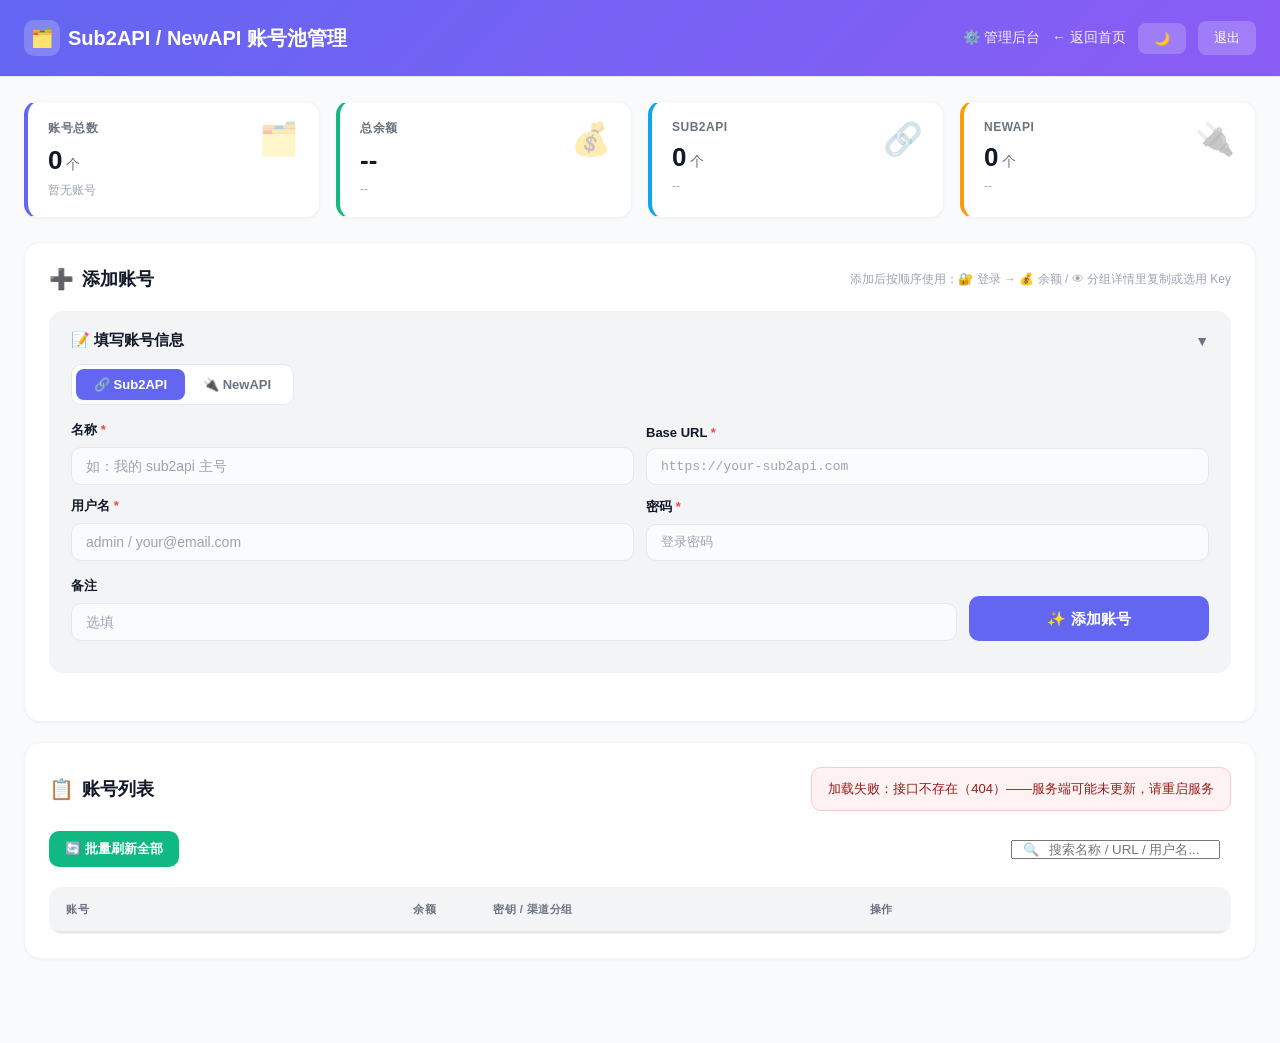
==== templates/account-pool.html @ b37800e2 "feat(acc): NewAPI GitHub OAuth 一键登录——后端生成 flow_token + 授权 URL，前端新窗口打开回填 access_token" ====
<!DOCTYPE html>
<html lang="zh-CN">
<head>
    <meta charset="UTF-8">
    <meta name="viewport" content="width=device-width, initial-scale=1.0, maximum-scale=1.0, user-scalable=no">
    <title>账号池管理 - Sub2API / NewAPI</title>
    <script>
        (function() {
            try {
                var t = localStorage.getItem('theme') || 'light';
                document.documentElement.setAttribute('data-theme', t);
            } catch(e) {}
        })();
    </script>
    <style>
        :root {
            --primary: #6366f1;
            --primary-hover: #4f46e5;
            --primary-light: #eef2ff;
            --success: #10b981;
            --success-light: #ecfdf5;
            --danger: #ef4444;
            --danger-light: #fef2f2;
            --warning: #f59e0b;
            --warning-light: #fffbeb;
            --info: #0ea5e9;
            --info-light: #f0f9ff;
            --text: #111827;
            --text-secondary: #6b7280;
            --text-muted: #9ca3af;
            --border: #e5e7eb;
            --border-light: #f3f4f6;
            --bg: #f8fafc;
            --card: #ffffff;
            --header-grad: linear-gradient(135deg, #6366f1 0%, #8b5cf6 100%);
            --input-bg: #fafbfc;
            --shadow-sm: 0 1px 2px rgba(0,0,0,0.05);
            --shadow: 0 4px 6px -1px rgba(0,0,0,0.07), 0 2px 4px -2px rgba(0,0,0,0.05);
            --shadow-lg: 0 10px 15px -3px rgba(0,0,0,0.08), 0 4px 6px -4px rgba(0,0,0,0.05);
            color-scheme: light;
        }

        /* ===== 深色模式 ===== */
        [data-theme="dark"] {
            --primary: #2dd4a8;
            --primary-hover: #26b891;
            --primary-light: rgba(45, 212, 168, 0.12);
            --success: #2dd4a8;
            --success-light: rgba(45, 212, 168, 0.12);
            --danger: #f87171;
            --danger-light: rgba(248, 113, 113, 0.12);
            --warning: #fbbf24;
            --warning-light: rgba(251, 191, 36, 0.12);
            --info: #38bdf8;
            --info-light: rgba(56, 189, 248, 0.12);
            --text: #f1f5f9;
            --text-secondary: #94a3b8;
            --text-muted: #64748b;
            --border: #1e2d3d;
            --border-light: #1a2435;
            --bg: #0a0f14;
            --card: #141d2a;
            --header-grad: linear-gradient(135deg, #0f1620 0%, #141d2a 100%);
            --input-bg: #0f1620;
            --shadow-sm: 0 1px 2px rgba(0,0,0,0.3);
            --shadow: 0 4px 6px -1px rgba(0,0,0,0.4), 0 2px 4px -2px rgba(0,0,0,0.3);
            --shadow-lg: 0 10px 15px -3px rgba(0,0,0,0.5), 0 4px 6px -4px rgba(0,0,0,0.3);
            color-scheme: dark;
        }

        * { margin: 0; padding: 0; box-sizing: border-box; }

        body {
            font-family: -apple-system, BlinkMacSystemFont, "Segoe UI", "PingFang SC", "Microsoft YaHei", sans-serif;
            background: var(--bg);
            color: var(--text);
            min-height: 100vh;
            padding-bottom: 40px;
        }

        /* ===== 顶部导航 ===== */
        .admin-header {
            background: var(--header-grad);
            padding: 20px 24px;
            color: white;
            border-bottom: 1px solid var(--border);
        }
        .admin-header-inner {
            max-width: 1280px;
            margin: 0 auto;
            display: flex;
            align-items: center;
            justify-content: space-between;
            flex-wrap: wrap;
            gap: 12px;
        }
        .admin-title {
            font-size: 20px;
            font-weight: 700;
            display: flex;
            align-items: center;
            gap: 8px;
        }
        .admin-title-icon {
            width: 36px; height: 36px;
            background: rgba(255,255,255,0.2);
            border-radius: 10px;
            display: flex; align-items: center; justify-content: center;
            font-size: 18px;
        }
        .admin-nav {
            display: flex;
            align-items: center;
            gap: 12px;
            flex-wrap: wrap;
        }
        .admin-nav a {
            color: rgba(255,255,255,0.9);
            text-decoration: none;
            font-size: 14px;
            font-weight: 500;
            display: flex;
            align-items: center;
            gap: 6px;
            transition: color 0.2s;
        }
        .admin-nav a:hover { color: white; }
        .logout-btn {
            background: rgba(255,255,255,0.2);
            border: none;
            color: white;
            padding: 8px 16px;
            border-radius: 8px;
            cursor: pointer;
            font-size: 13px;
            font-weight: 500;
            transition: background 0.2s;
            font-family: inherit;
        }
        .logout-btn:hover { background: rgba(255,255,255,0.3); }

        /* ===== 容器 ===== */
        .container {
            max-width: 1280px;
            margin: 0 auto;
            padding: 24px;
        }

        /* ===== 卡片 ===== */
        .card {
            background: var(--card);
            border-radius: 16px;
            padding: 24px;
            margin-bottom: 20px;
            box-shadow: var(--shadow-sm);
            border: 1px solid var(--border-light);
        }
        .card-header {
            display: flex;
            align-items: center;
            justify-content: space-between;
            margin-bottom: 20px;
            flex-wrap: wrap;
            gap: 12px;
        }
        .card-title {
            font-size: 18px;
            font-weight: 700;
            color: var(--text);
            display: flex;
            align-items: center;
            gap: 8px;
        }
        .card-title-icon {
            font-size: 20px;
        }

        /* ===== 统计概览卡片 ===== */
        .stats-grid {
            display: grid;
            grid-template-columns: repeat(auto-fit, minmax(200px, 1fr));
            gap: 16px;
            margin-bottom: 24px;
        }
        .stat-card {
            background: var(--card);
            border-radius: 14px;
            padding: 18px 20px;
            border: 1px solid var(--border-light);
            box-shadow: var(--shadow-sm);
        }
        .stat-label {
            font-size: 12px;
            color: var(--text-secondary);
            font-weight: 600;
            text-transform: uppercase;
            letter-spacing: 0.5px;
            margin-bottom: 8px;
        }
        .stat-value {
            font-size: 26px;
            font-weight: 700;
            color: var(--text);
            line-height: 1.2;
        }
        .stat-value .unit {
            font-size: 14px;
            color: var(--text-secondary);
            font-weight: 500;
            margin-left: 4px;
        }
        .stat-icon {
            float: right;
            font-size: 32px;
            opacity: 0.35;
        }
        .stat-sub {
            margin-top: 6px;
            font-size: 12px;
            color: var(--text-muted);
        }
        .stat-card.total { border-left: 4px solid var(--primary); }
        .stat-card.balance { border-left: 4px solid var(--success); }
        .stat-card.sub2api { border-left: 4px solid var(--info); }
        .stat-card.newapi { border-left: 4px solid var(--warning); }

        /* ===== 按钮 ===== */
        .btn {
            display: inline-flex;
            align-items: center;
            justify-content: center;
            gap: 6px;
            padding: 8px 16px;
            border: none;
            border-radius: 10px;
            font-size: 13px;
            font-weight: 600;
            cursor: pointer;
            transition: all 0.2s;
            white-space: nowrap;
            text-decoration: none;
            line-height: 1.4;
            min-height: 36px;
            font-family: inherit;
        }
        .btn:active { transform: scale(0.97); }
        .btn:disabled { opacity: 0.5; cursor: not-allowed; }
        .btn-primary { background: var(--primary); color: white; }
        .btn-primary:hover:not(:disabled) {
            background: var(--primary-hover);
            box-shadow: 0 4px 12px rgba(99,102,241,0.3);
        }
        .btn-success { background: var(--success); color: white; }
        .btn-success:hover:not(:disabled) {
            background: #059669;
            box-shadow: 0 4px 12px rgba(16,185,129,0.3);
        }
        .btn-danger { background: var(--danger); color: white; }
        .btn-danger:hover:not(:disabled) {
            background: #dc2626;
            box-shadow: 0 4px 12px rgba(239,68,68,0.3);
        }
        .btn-outline {
            background: var(--card);
            color: var(--text-secondary);
            border: 1px solid var(--border);
        }
        .btn-outline:hover:not(:disabled) {
            background: var(--border-light);
            color: var(--text);
        }
        .btn-info { background: var(--info); color: white; }
        .btn-info:hover:not(:disabled) {
            box-shadow: 0 4px 12px rgba(14,165,233,0.3);
        }
        .btn-sm { padding: 6px 12px; font-size: 12px; min-height: 30px; }
        .btn-lg { padding: 12px 24px; font-size: 15px; min-height: 44px; }
        .btn-block { width: 100%; }

        /* ===== 输入框 ===== */
        .input, .select, .textarea {
            width: 100%;
            padding: 10px 14px;
            border: 1.5px solid var(--border);
            border-radius: 10px;
            font-size: 14px;
            font-family: inherit;
            background: var(--input-bg);
            color: var(--text);
            transition: all 0.2s;
            outline: none;
        }
        .textarea { resize: vertical; min-height: 80px; }
        .input:focus, .select:focus, .textarea:focus {
            border-color: var(--primary);
            box-shadow: 0 0 0 3px var(--primary-light);
        }
        .input::placeholder { color: var(--text-muted); }
        .input-mono {
            font-family: 'SF Mono', Monaco, monospace;
            font-size: 13px;
        }

        /* ===== 表单 ===== */
        .form-group { margin-bottom: 16px; }
        .form-label {
            display: block;
            font-size: 13px;
            font-weight: 600;
            color: var(--text);
            margin-bottom: 8px;
        }
        .form-row {
            display: flex;
            gap: 12px;
            margin-bottom: 12px;
            align-items: flex-end;
            flex-wrap: wrap;
        }
        .form-row .form-group { flex: 1; min-width: 160px; margin-bottom: 0; }

        /* ===== 标签/徽章 ===== */
        .badge {
            display: inline-flex;
            align-items: center;
            gap: 4px;
            padding: 3px 10px;
            border-radius: 20px;
            font-size: 11px;
            font-weight: 600;
            white-space: nowrap;
        }
        .badge-sub2api { background: var(--info-light); color: var(--info); }
        .badge-newapi { background: var(--warning-light); color: var(--warning); }
        .badge-active { background: var(--success-light); color: var(--success); }
        .badge-inactive { background: var(--border-light); color: var(--text-muted); }
        .balance-badge {
            display: inline-flex;
            align-items: center;
            gap: 4px;
            padding: 5px 12px;
            border-radius: 8px;
            font-size: 13px;
            font-weight: 700;
            white-space: nowrap;
        }
        .balance-badge.high { background: var(--success-light); color: var(--success); }
        .balance-badge.mid { background: var(--warning-light); color: var(--warning); }
        .balance-badge.low { background: var(--danger-light); color: var(--danger); }
        .balance-badge.none { background: var(--border-light); color: var(--text-muted); font-weight: 500; }

        /* ===== 工具栏 ===== */
        .toolbar {
            display: flex;
            align-items: center;
            gap: 12px;
            margin-bottom: 20px;
            flex-wrap: wrap;
        }
        .toolbar-right { margin-left: auto; display: flex; gap: 10px; align-items: center; flex-wrap: wrap; }
        .search-box {
            position: relative;
            min-width: 220px;
        }
        .search-box input {
            padding-left: 36px;
        }
        .search-box::before {
            content: '🔍';
            position: absolute;
            left: 12px;
            top: 50%;
            transform: translateY(-50%);
            font-size: 13px;
            opacity: 0.6;
        }

        /* ===== 添加账号表单区域 ===== */
        .add-section {
            background: var(--border-light);
            border-radius: 14px;
            padding: 20px 22px;
            margin-bottom: 24px;
        }
        .add-section.collapsed .add-form { display: none; }
        .section-header {
            display: flex;
            align-items: center;
            justify-content: space-between;
            cursor: pointer;
            user-select: none;
            margin-bottom: 14px;
        }
        .section-title {
            font-size: 15px;
            font-weight: 700;
            color: var(--text);
            display: flex;
            align-items: center;
            gap: 8px;
        }
        .section-toggle {
            font-size: 14px;
            color: var(--text-secondary);
            transition: transform 0.2s;
        }
        .add-section.collapsed .section-toggle { transform: rotate(-90deg); }
        .type-tabs {
            display: inline-flex;
            background: var(--card);
            border: 1px solid var(--border);
            border-radius: 10px;
            padding: 4px;
            margin-bottom: 16px;
        }
        .type-tab {
            padding: 8px 18px;
            border-radius: 8px;
            font-size: 13px;
            font-weight: 600;
            color: var(--text-secondary);
            cursor: pointer;
            transition: all 0.2s;
            border: none;
            background: transparent;
            font-family: inherit;
        }
        .type-tab.active {
            background: var(--primary);
            color: white;
            box-shadow: var(--shadow-sm);
        }

        /* ===== 账号列表表格 ===== */
        .pool-table-wrap {
            overflow-x: auto;
            border-radius: 12px;
            border: 1px solid var(--border-light);
        }
        .pool-table {
            width: 100%;
            border-collapse: separate;
            border-spacing: 0;
            font-size: 14px;
        }
        .pool-table thead { background: var(--border-light); }
        .pool-table th {
            padding: 14px 16px;
            text-align: left;
            font-size: 11px;
            font-weight: 700;
            color: var(--text-secondary);
            text-transform: uppercase;
            letter-spacing: 0.5px;
            border-bottom: 2px solid var(--border);
            white-space: nowrap;
        }
        .pool-table td {
            padding: 14px 16px;
            vertical-align: middle;
            border-bottom: 1px solid var(--border-light);
        }
        .pool-table tbody tr { transition: background 0.2s; }
        .pool-table tbody tr:hover { background: var(--input-bg); }
        .pool-name {
            font-weight: 700;
            color: var(--text);
            font-size: 14px;
            display: flex;
            align-items: center;
            gap: 8px;
            margin-bottom: 4px;
        }
        .pool-meta {
            font-size: 12px;
            color: var(--text-muted);
            display: flex;
            gap: 10px;
            flex-wrap: wrap;
        }
        .pool-meta code {
            font-family: 'SF Mono', Monaco, monospace;
            background: var(--border-light);
            padding: 1px 6px;
            border-radius: 4px;
            font-size: 11px;
            color: var(--text-secondary);
        }
        .group-chips {
            display: flex;
            gap: 6px;
            flex-wrap: wrap;
            max-width: 320px;
        }
        .group-chip {
            display: inline-flex;
            align-items: center;
            gap: 4px;
            padding: 2px 9px;
            background: var(--primary-light);
            color: var(--primary);
            border-radius: 12px;
            font-size: 11px;
            font-weight: 600;
        }
        .group-chip.more {
            background: var(--border-light);
            color: var(--text-muted);
        }
        .updated-time {
            font-size: 11px;
            color: var(--text-muted);
            margin-top: 2px;
        }
        .row-actions {
            display: flex;
            gap: 6px;
            flex-wrap: wrap;
            justify-content: flex-end;
        }

        /* ===== 手机端卡片视图 ===== */
        .pool-cards {
            display: none;
            flex-direction: column;
            gap: 14px;
        }
        .pool-card {
            background: var(--card);
            border-radius: 14px;
            padding: 18px;
            border: 1px solid var(--border-light);
            box-shadow: var(--shadow-sm);
        }
        .pool-card-head {
            display: flex;
            align-items: flex-start;
            justify-content: space-between;
            gap: 12px;
            margin-bottom: 12px;
            padding-bottom: 12px;
            border-bottom: 1px solid var(--border-light);
        }
        .pool-card-body {
            display: grid;
            grid-template-columns: 1fr 1fr;
            gap: 10px 16px;
            margin-bottom: 14px;
        }
        .pool-card-field-label {
            font-size: 11px;
            color: var(--text-muted);
            text-transform: uppercase;
            letter-spacing: 0.5px;
            font-weight: 600;
            margin-bottom: 4px;
        }
        .pool-card-field-value {
            font-size: 13px;
            color: var(--text);
            word-break: break-all;
        }
        .pool-card-actions {
            display: grid;
            grid-template-columns: repeat(3, 1fr);
            gap: 8px;
        }

        /* ===== 消息提示 ===== */
        .msg {
            padding: 12px 16px;
            border-radius: 10px;
            font-size: 13px;
            margin-bottom: 16px;
            display: none;
            animation: slideDown 0.3s ease;
        }
        .msg-success { display: block; background: var(--success-light); color: #065f46; border: 1px solid #a7f3d0; }
        .msg-fail { display: block; background: var(--danger-light); color: #991b1b; border: 1px solid #fecaca; }
        .msg-info { display: block; background: var(--primary-light); color: #3730a3; border: 1px solid #c7d2fe; }
        @keyframes slideDown {
            from { opacity: 0; transform: translateY(-10px); }
            to { opacity: 1; transform: translateY(0); }
        }

        /* ===== 空状态 ===== */
        .empty-state {
            text-align: center;
            padding: 60px 20px;
            color: var(--text-muted);
        }
        .empty-state-icon {
            font-size: 48px;
            margin-bottom: 16px;
            display: block;
        }
        .empty-state-text { font-size: 15px; margin-bottom: 8px; }
        .empty-state-sub { font-size: 12px; }

        /* ===== 分组详情弹窗 ===== */
        .modal-mask {
            position: fixed;
            inset: 0;
            background: rgba(0,0,0,0.55);
            display: none;
            align-items: center;
            justify-content: center;
            z-index: 1000;
            padding: 20px;
        }
        .modal-mask.show { display: flex; }
        .modal {
            background: var(--card);
            border-radius: 18px;
            width: 100%;
            max-width: 820px;
            max-height: 85vh;
            overflow: hidden;
            display: flex;
            flex-direction: column;
            box-shadow: var(--shadow-lg);
        }
        .modal-head {
            padding: 20px 24px;
            border-bottom: 1px solid var(--border-light);
            display: flex;
            align-items: center;
            justify-content: space-between;
            gap: 12px;
        }
        .modal-title {
            font-size: 17px;
            font-weight: 700;
            color: var(--text);
            display: flex;
            align-items: center;
            gap: 8px;
        }
        .modal-close {
            background: transparent;
            border: none;
            font-size: 22px;
            cursor: pointer;
            color: var(--text-secondary);
            padding: 4px 10px;
            border-radius: 8px;
        }
        .modal-close:hover { background: var(--border-light); color: var(--text); }
        .modal-body {
            padding: 20px 24px;
            overflow-y: auto;
            flex: 1;
        }
        .modal-foot {
            padding: 16px 24px;
            border-top: 1px solid var(--border-light);
            display: flex;
            justify-content: flex-end;
            gap: 10px;
        }
        .group-block {
            background: var(--border-light);
            border-radius: 12px;
            padding: 14px 16px;
            margin-bottom: 12px;
        }
        .group-block-head {
            display: flex;
            align-items: center;
            justify-content: space-between;
            gap: 10px;
            margin-bottom: 10px;
        }
        .group-block-title {
            font-size: 14px;
            font-weight: 700;
            color: var(--text);
            display: flex;
            align-items: center;
            gap: 8px;
        }
        .group-block-count {
            background: var(--primary);
            color: white;
            padding: 2px 10px;
            border-radius: 12px;
            font-size: 11px;
            font-weight: 700;
        }
        .token-item {
            background: var(--card);
            border-radius: 8px;
            padding: 10px 12px;
            margin-bottom: 6px;
            border: 1px solid var(--border-light);
            display: flex;
            align-items: center;
            justify-content: space-between;
            gap: 10px;
            flex-wrap: wrap;
        }
        .token-item-info {
            flex: 1;
            min-width: 0;
        }
        .token-item-name {
            font-size: 13px;
            font-weight: 600;
            color: var(--text);
            margin-bottom: 4px;
        }
        .token-item-meta {
            font-size: 11px;
            color: var(--text-muted);
            display: flex;
            gap: 12px;
            flex-wrap: wrap;
        }
        .token-item-meta code {
            background: var(--border-light);
            padding: 1px 6px;
            border-radius: 4px;
            font-family: 'SF Mono', Monaco, monospace;
            font-size: 10.5px;
        }
        .quota-bar {
            width: 120px;
            height: 6px;
            background: var(--border-light);
            border-radius: 3px;
            overflow: hidden;
            flex-shrink: 0;
        }
        .quota-bar-fill {
            height: 100%;
            background: linear-gradient(90deg, var(--success), var(--primary));
            border-radius: 3px;
        }

        /* ===== 加载中样式 ===== */
        .spinner {
            display: inline-block;
            width: 14px;
            height: 14px;
            border: 2px solid rgba(255,255,255,0.35);
            border-top-color: white;
            border-radius: 50%;
            animation: spin 0.7s linear infinite;
        }
        @keyframes spin { to { transform: rotate(360deg); } }

        /* ===== 响应式 ===== */
        @media (max-width: 768px) {
            .container { padding: 16px; }
            .admin-header { padding: 16px; }
            .admin-header-inner { flex-direction: column; align-items: stretch; }
            .admin-nav { justify-content: space-between; }
            .card { padding: 16px; border-radius: 14px; }
            .stats-grid { grid-template-columns: repeat(2, 1fr); }
            .stat-value { font-size: 20px; }
            .form-row { flex-direction: column; gap: 12px; }
            .form-row .form-group { width: 100%; min-width: auto; }
            .pool-table-wrap { display: none; }
            .pool-cards { display: flex; }
            .pool-card-body { grid-template-columns: 1fr; }
            .pool-card-actions { grid-template-columns: repeat(2, 1fr); }
            .toolbar-right { margin-left: 0; width: 100%; }
            .search-box { min-width: 100%; flex: 1; }
            .modal { max-height: 92vh; border-radius: 14px; }
            .modal-head, .modal-body, .modal-foot { padding-left: 16px; padding-right: 16px; }
        }
    </style>
</head>
<body>

    <!-- 顶部导航 -->
    <div class="admin-header">
        <div class="admin-header-inner">
            <div class="admin-title">
                <div class="admin-title-icon">🗂️</div>
                <span>Sub2API / NewAPI 账号池管理</span>
            </div>
            <div class="admin-nav">
                <a href="/admin">⚙️ 管理后台</a>
                <a href="/">← 返回首页</a>
                <button class="logout-btn" id="themeToggle" type="button" title="切换深浅模式">🌙</button>
                <form method="post" action="/admin/logout" style="margin:0;">
                    <button class="logout-btn" type="submit">退出</button>
                </form>
            </div>
        </div>
    </div>

    <div class="container">

        <!-- 消息提示 -->
        <div id="pageMsg" class="msg"></div>

        <!-- 统计概览 -->
        <div class="stats-grid">
            <div class="stat-card total">
                <span class="stat-icon">🗂️</span>
                <div class="stat-label">账号总数</div>
                <div class="stat-value" id="statTotal">0<span class="unit">个</span></div>
                <div class="stat-sub" id="statTotalSub">暂无账号</div>
            </div>
            <div class="stat-card balance">
                <span class="stat-icon">💰</span>
                <div class="stat-label">总余额</div>
                <div class="stat-value" id="statBalance">--<span class="unit"></span></div>
                <div class="stat-sub" id="statBalanceSub">--</div>
            </div>
            <div class="stat-card sub2api">
                <span class="stat-icon">🔗</span>
                <div class="stat-label">Sub2API</div>
                <div class="stat-value" id="statSub">0<span class="unit">个</span></div>
                <div class="stat-sub" id="statSubSub">--</div>
            </div>
            <div class="stat-card newapi">
                <span class="stat-icon">🔌</span>
                <div class="stat-label">NewAPI</div>
                <div class="stat-value" id="statNew">0<span class="unit">个</span></div>
                <div class="stat-sub" id="statNewSub">--</div>
            </div>
        </div>

        <!-- 添加账号 -->
        <div class="card">
            <div class="card-header">
                <div class="card-title"><span class="card-title-icon">➕</span>添加账号</div>
                <div style="font-size:12px;color:var(--text-muted);font-weight:400;">
                    添加后按顺序使用：🔐 登录 → 💰 余额 / 👁 分组详情里复制或选用 Key
                </div>
            </div>
            <div class="add-section" id="addSection">
                <div class="section-header" onclick="toggleAddSection()">
                    <div class="section-title">
                        <span>📝 填写账号信息</span>
                    </div>
                    <span class="section-toggle">▼</span>
                </div>
                <div class="add-form">
                    <div class="type-tabs">
                        <button class="type-tab active" data-type="sub2api" onclick="switchType('sub2api')">🔗 Sub2API</button>
                        <button class="type-tab" data-type="newapi" onclick="switchType('newapi')">🔌 NewAPI</button>
                    </div>
                    <div class="form-row">
                        <div class="form-group">
                            <label class="form-label">名称 <span style="color:var(--danger)">*</span></label>
                            <input type="text" id="newName" class="input" placeholder="如：我的 sub2api 主号">
                        </div>
                        <div class="form-group">
                            <label class="form-label">Base URL <span style="color:var(--danger)">*</span></label>
                            <input type="url" id="newBase" class="input input-mono" placeholder="https://your-sub2api.com">
                        </div>
                    </div>
                    <div class="form-row">
                        <div class="form-group">
                            <label class="form-label">用户名 <span class="cred-up" style="color:var(--danger)">*</span></label>
                            <input type="text" id="newUser" class="input" placeholder="admin / your@email.com">
                        </div>
                        <div class="form-group">
                            <label class="form-label">密码 <span class="cred-up" style="color:var(--danger)">*</span></label>
                            <input type="password" id="newPass" class="input input-mono" placeholder="登录密码">
                        </div>
                    </div>
                    <!-- GitHub / OAuth 登录用户：手动粘贴 access_token（替代用户名密码） -->
                    <div class="form-group" id="tokenInputWrap" style="display:none;">
                        <div style="display:flex;align-items:center;justify-content:space-between;gap:10px;margin-bottom:8px;flex-wrap:wrap;">
                            <label class="form-label" style="margin:0;">
                                手动粘贴 <code style="background:var(--bg-secondary);padding:2px 6px;border-radius:5px;">access_token</code>
                                <span style="color:var(--accent);font-weight:500;margin-left:4px;">（GitHub OAuth 用户用这个）</span>
                            </label>
                            <button type="button" class="btn btn-sm" id="githubOauthBtn" onclick="githubOauthStart(this)"
                                style="background:#24292e;color:#fff;border:none;min-height:30px;">
                                🔑 GitHub 一键登录
                            </button>
                        </div>
                        <input type="text" id="newAccessToken" class="input input-mono" placeholder="eyJhbGciOiJIUzI1NiIsInR5cCI6IkpXVCJ9....">
                        <div style="margin-top:6px;font-size:12px;color:var(--text-muted);line-height:1.65;">
                            🚀 <b>最快方式</b>：点上方 <b>「GitHub 一键登录」</b> → 在新窗口用 GitHub 授权 →
                            浏览器会跳到中转站回调页并直接显示一段 JSON（<code>{"success":true,"data":{"access_token":"..."}}</code>），
                            复制 <code>access_token</code> 的值粘贴到上面即可。
                            <br>
                            📖 <b>备选方式</b>：若回调页没显示 JSON，按 <kbd style="background:var(--bg-secondary);padding:1px 5px;border-radius:4px;">F12</kbd> →
                            <b>Application / 应用</b> → <b>Local Storage / 本地存储</b> → 站点域名 →
                            找键 <code>access_token</code>（或 <code>Authorization</code> / <code>token</code>）复制。
                            <br>
                            💡 <b>二选一即可</b>：填了 access_token 就可以不填用户名/密码；反之亦然。
                        </div>
                    </div>
                    <div class="form-row">
                        <div class="form-group">
                            <label class="form-label">备注</label>
                            <input type="text" id="newRemark" class="input" placeholder="选填">
                        </div>
                        <div class="form-group" style="max-width:240px;">
                            <label class="form-label">&nbsp;</label>
                            <button class="btn btn-primary btn-block btn-lg" id="addBtn" onclick="addAccount()">✨ 添加账号</button>
                        </div>
                    </div>
                </div>
            </div>
        </div>

        <!-- 账号列表 -->
        <div class="card">
            <div class="card-header">
                <div class="card-title"><span class="card-title-icon">📋</span>账号列表</div>
                <div id="listMsg" class="msg" style="margin-bottom:0;"></div>
            </div>

            <div class="toolbar">
                <button class="btn btn-success" title="对所有账号依次执行：登录、查询余额、查询分组（并发执行，速度更快）" onclick="refreshAll(this)">
                    🔄 批量刷新全部
                </button>
                <div class="toolbar-right">
                    <div class="search-box">
                        <input type="text" id="searchInput" placeholder="搜索名称 / URL / 用户名..." oninput="renderList()">
                    </div>
                </div>
            </div>

            <!-- 电脑端表格 -->
            <div class="pool-table-wrap">
                <table class="pool-table">
                    <thead>
                        <tr>
                            <th style="min-width:240px;">账号</th>
                            <th>余额</th>
                            <th style="min-width:260px;">密钥 / 渠道分组</th>
                            <th style="min-width:260px;">操作</th>
                        </tr>
                    </thead>
                    <tbody id="poolTbody">
                    </tbody>
                </table>
            </div>

            <!-- 手机端卡片 -->
            <div class="pool-cards" id="poolCards"></div>

            <div id="emptyState" class="empty-state" style="display:none;">
                <span class="empty-state-icon">📭</span>
                <p class="empty-state-text">暂无账号</p>
                <p class="empty-state-sub">请先在上方添加 Sub2API 或 NewAPI 账号</p>
            </div>
        </div>
    </div>

    <!-- 分组详情弹窗 -->
    <div class="modal-mask" id="groupsModal">
        <div class="modal">
            <div class="modal-head">
                <div class="modal-title">
                    <span>🗂️</span>
                    <span id="modalTitle">分组详情</span>
                </div>
                <button class="modal-close" onclick="closeModal()">×</button>
            </div>
            <div class="modal-body" id="modalBody">
                <!-- 动态内容 -->
            </div>
            <div class="modal-foot">
                <button class="btn btn-outline" onclick="closeModal()">关闭</button>
            </div>
        </div>
    </div>

<script>
/* ============================================================
 * 全局状态
 * ============================================================ */
const API = '/api/pool';
let state = { accounts: [], addType: 'sub2api', _fullGroups: {} };

/* ============================================================
 * 主题切换
 * ============================================================ */
(function initTheme() {
    const btn = document.getElementById('themeToggle');
    function apply() {
        const cur = document.documentElement.getAttribute('data-theme') || 'light';
        btn.textContent = cur === 'dark' ? '☀️' : '🌙';
        btn.title = cur === 'dark' ? '切换到浅色模式' : '切换到深色模式';
    }
    apply();
    btn.onclick = () => {
        const cur = document.documentElement.getAttribute('data-theme') || 'light';
        const next = cur === 'dark' ? 'light' : 'dark';
        document.documentElement.setAttribute('data-theme', next);
        localStorage.setItem('theme', next);
        apply();
    };
})();

/* ============================================================
 * 工具函数
 * ============================================================ */
function showMsg(id, text, type = 'info') {
    const el = document.getElementById(id);
    el.className = 'msg msg-' + type;
    el.textContent = text;
    clearTimeout(el._t);
    el._t = setTimeout(() => { el.className = 'msg'; }, 4000);
}

async function req(url, method = 'GET', body = null) {
    const opt = {
        method,
        headers: { 'Content-Type': 'application/json' },
    };
    if (body) opt.body = JSON.stringify(body);
    let r;
    try {
        r = await fetch(url, opt);
    } catch (e) {
        throw new Error('无法连接服务器，请检查网络或服务是否运行（' + e.message + '）');
    }
    const text = await r.text();
    // 尝试解析 JSON
    let data = null;
    let parseOk = false;
    try {
        data = JSON.parse(text);
        parseOk = true;
    } catch (e) {
        parseOk = false;
    }
    // HTTP 错误状态码，优先从 JSON 中提取 message
    if (!r.ok) {
        if (parseOk && data && data.message) {
            throw new Error(data.message);
        }
        if (r.status === 404) {
            throw new Error('接口不存在（404）——服务端可能未更新，请重启服务');
        }
        if (r.status === 401) {
            throw new Error('登录已过期，请重新登录管理员');
        }
        if (r.status >= 500) {
            // 尝试从 HTML 错误页里提取简短信息
            let extra = '';
            if (!parseOk && text) {
                const m = text.match(/<pre>([\s\S]*?)<\/pre>/);
                if (m) extra = '：' + m[1].replace(/<[^>]+>/g, '').trim().slice(0, 200);
                else if (text.length < 300) extra = '：' + text;
            }
            throw new Error('服务器内部错误（' + r.status + '）' + extra);
        }
        throw new Error('服务端返回了非 JSON 响应（HTTP ' + r.status + '）：' + text.slice(0, 120));
    }
    // 成功但返回了 JSON 错误（ok=false）
    if (parseOk && data && data.ok === false && data.message) {
        throw new Error(data.message);
    }
    return parseOk ? data : text;
}

function fmtTime(iso) {
    if (!iso) return '--';
    try {
        const d = new Date(iso);
        if (isNaN(d.getTime())) return iso;
        const pad = n => String(n).padStart(2, '0');
        return `${d.getFullYear()}-${pad(d.getMonth()+1)}-${pad(d.getDate())} ${pad(d.getHours())}:${pad(d.getMinutes())}`;
    } catch { return iso; }
}

function balanceBadge(val) {
    if (val === null || val === undefined || isNaN(val)) {
        return '<span class="balance-badge none">-- 未查询</span>';
    }
    const cls = val > 10 ? 'high' : (val > 1 ? 'mid' : 'low');
    return `<span class="balance-badge ${cls}">💰 ${Number(val).toFixed(2)}</span>`;
}

function typeBadge(type) {
    if (type === 'sub2api') return '<span class="badge badge-sub2api">🔗 Sub2API</span>';
    if (type === 'newapi') return '<span class="badge badge-newapi">🔌 NewAPI</span>';
    return '';
}

function toggleAddSection() {
    document.getElementById('addSection').classList.toggle('collapsed');
}

function switchType(t) {
    state.addType = t;
    document.querySelectorAll('.type-tab').forEach(el => {
        el.classList.toggle('active', el.dataset.type === t);
    });
    // NewAPI 下才显示「手动粘贴 access_token」入口；Sub2API 一般用户名密码够用
    const tokWrap = document.getElementById('tokenInputWrap');
    if (tokWrap) tokWrap.style.display = (t === 'newapi') ? '' : 'none';
    // 用户名密码的必填星：有 token 时变成可选
    _syncCredRequiredHint();
}

function _syncCredRequiredHint() {
    const tok = (document.getElementById('newAccessToken')?.value || '').trim();
    const hasTok = !!tok;
    document.querySelectorAll('.cred-up').forEach(el => {
        if (hasTok) {
            el.textContent = ''; // 去掉必填 *
            el.dataset.original = '*';
        } else {
            el.textContent = '*';
        }
    });
    // 监听 token 输入变化
    if (document.getElementById('newAccessToken') && !document.getElementById('newAccessToken').dataset._bound) {
        document.getElementById('newAccessToken').dataset._bound = '1';
        document.getElementById('newAccessToken').addEventListener('input', _syncCredRequiredHint);
    }
}

/* ============================================================
 * GitHub OAuth 一键登录（NewAPI 中转站，如 seekai.cc）
 * ============================================================
 * 后端去中转站拉 flow_token + github_client_id，拼出 GitHub 授权 URL；
 * 这里在新窗口打开，用户授权后浏览器会跳回中转站回调并返回 access_token（JSON），
 * 用户复制 access_token 回填到下方输入框即可。
 */
async function githubOauthStart(btn) {
    const base = (document.getElementById('newBase')?.value || '').trim();
    if (!base) return showMsg('listMsg', '请先填写 Base URL（如 https://seekai.cc）', 'fail');

    const orig = btn.innerHTML;
    btn.disabled = true;
    btn.innerHTML = '<span class="spinner"></span> 生成中...';
    try {
        const r = await req(API + '/oauth/github/start', 'POST', { base_url: base });
        if (r.ok && r.url) {
            // 新窗口打开 GitHub 授权页（不能直接 location.href，否则离开当前未保存的表单）
            const win = window.open(r.url, '_blank');
            if (!win) {
                // 弹窗被拦截：回退为当前页跳转，并提示
                showMsg('listMsg', '⚠️ 弹窗被浏览器拦截，已在本页跳转；授权后请回到本页粘贴 access_token', 'info');
                window.location.href = r.url;
            } else {
                showMsg('listMsg',
                    '✅ 已打开 GitHub 授权页。完成授权后，新窗口会显示一段 JSON，复制其中的 access_token 粘贴到下方输入框',
                    'success');
            }
        } else {
            showMsg('listMsg', r.message || '生成 GitHub 授权链接失败', 'fail');
        }
    } catch (e) {
        showMsg('listMsg', '请求异常：' + (e && e.message ? e.message : e), 'fail');
    } finally {
        btn.disabled = false;
        btn.innerHTML = orig;
    }
}

/* ============================================================
 * 添加账号
 * ============================================================ */
async function addAccount() {
    const btn = document.getElementById('addBtn');
    const name = document.getElementById('newName').value.trim();
    const base = document.getElementById('newBase').value.trim();
    const user = document.getElementById('newUser').value.trim();
    const pass = document.getElementById('newPass').value;
    const remark = document.getElementById('newRemark').value.trim();
    const access_token = (document.getElementById('newAccessToken')?.value || '').trim();

    if (!name) return showMsg('listMsg', '请填写名称', 'fail');
    if (!base) return showMsg('listMsg', '请填写 Base URL', 'fail');
    // 二选一：用户名+密码 或 access_token
    const has_up = !!(user && pass);
    const has_tok = !!access_token;
    if (!has_up && !has_tok) {
        return showMsg('listMsg', '请填写用户名+密码，或粘贴 access_token（GitHub OAuth 用户用）', 'fail');
    }

    btn.disabled = true;
    const orig = btn.innerHTML;
    btn.innerHTML = '<span class="spinner"></span> 添加中...';

    try {
        const r = await req(API + '/accounts', 'POST', {
            pool_type: state.addType, name, base_url: base,
            username: user, password: pass, remark,
            access_token: access_token || undefined,
        });
        if (r.ok) {
            showMsg('pageMsg', r.message, 'success');
            document.getElementById('newName').value = '';
            document.getElementById('newPass').value = '';
            document.getElementById('newRemark').value = '';
            const tokEl = document.getElementById('newAccessToken');
            if (tokEl) tokEl.value = '';
            _syncCredRequiredHint();
            await loadList();
        } else {
            showMsg('listMsg', r.message || '添加失败', 'fail');
        }
    } catch (e) {
        const msg = e && e.message ? e.message : String(e);
        showMsg('listMsg', '请求异常：' + msg, 'fail');
    } finally {
        btn.disabled = false;
        btn.innerHTML = orig;
    }
}

/* ============================================================
 * 加载 & 渲染列表
 * ============================================================ */
async function loadList() {
    try {
        const r = await req(API + '/accounts');
        if (r.ok) {
            state.accounts = r.accounts || [];
            renderStats();
            renderList();
        }
    } catch (e) {
        const msg = e && e.message ? e.message : String(e);
        showMsg('listMsg', '加载失败：' + msg, 'fail');
    }
}

function renderStats() {
    const list = state.accounts;
    document.getElementById('statTotal').innerHTML = `${list.length}<span class="unit">个</span>`;
    const active = list.filter(a => a.status === 'active').length;
    document.getElementById('statTotalSub').textContent = active ? `其中 ${active} 个启用中` : '点击上方添加';

    const balances = list.map(a => a.balance).filter(v => typeof v === 'number' && !isNaN(v));
    const totalBal = balances.reduce((s, v) => s + v, 0);
    if (balances.length) {
        document.getElementById('statBalance').innerHTML = `${totalBal.toFixed(2)}`;
        document.getElementById('statBalanceSub').textContent = `已查询 ${balances.length}/${list.length} 个账号`;
    } else {
        document.getElementById('statBalance').innerHTML = `--`;
        document.getElementById('statBalanceSub').textContent = '暂无余额数据';
    }

    const sub = list.filter(a => a.pool_type === 'sub2api');
    const subBal = sub.map(a => a.balance).filter(v => typeof v === 'number');
    document.getElementById('statSub').innerHTML = `${sub.length}<span class="unit">个</span>`;
    document.getElementById('statSubSub').textContent = subBal.length
        ? `余额合计 ${subBal.reduce((s,v)=>s+v,0).toFixed(2)}` : '点击「刷新」查询';

    const nw = list.filter(a => a.pool_type === 'newapi');
    const nwBal = nw.map(a => a.balance).filter(v => typeof v === 'number');
    document.getElementById('statNew').innerHTML = `${nw.length}<span class="unit">个</span>`;
    document.getElementById('statNewSub').textContent = nwBal.length
        ? `余额合计 ${nwBal.reduce((s,v)=>s+v,0).toFixed(2)}` : '点击「刷新」查询';
}

function filterAccounts() {
    const q = document.getElementById('searchInput').value.trim().toLowerCase();
    if (!q) return state.accounts;
    return state.accounts.filter(a =>
        (a.name || '').toLowerCase().includes(q) ||
        (a.base_url || '').toLowerCase().includes(q) ||
        (a.username || '').toLowerCase().includes(q) ||
        (a.remark || '').toLowerCase().includes(q)
    );
}

function renderList() {
    const list = filterAccounts();
    const empty = document.getElementById('emptyState');
    const tbody = document.getElementById('poolTbody');
    const cards = document.getElementById('poolCards');

    if (!state.accounts.length) {
        empty.style.display = 'block';
        tbody.innerHTML = '';
        cards.innerHTML = '';
        return;
    }
    empty.style.display = 'none';

    if (!list.length) {
        tbody.innerHTML = `<tr><td colspan="4" style="text-align:center;padding:40px;color:var(--text-muted);">没有匹配的账号</td></tr>`;
        cards.innerHTML = '';
        return;
    }

    // 表格
    tbody.innerHTML = list.map(a => {
        const groups = a.groups_summary || [];
        const more = (a.groups_count || 0) - groups.length;
        const chips = groups.map(g =>
            `<span class="group-chip">${g.name || '未命名'} · ${g.count || 0}</span>`
        ).join('');
        const moreChip = more > 0 ? `<span class="group-chip more">+${more} 更多</span>` : '';

        return `
        <tr>
            <td>
                <div class="pool-name">
                    ${typeBadge(a.pool_type)}
                    ${escapeHtml(a.name)}
                </div>
                <div class="pool-meta">
                    <code>${escapeHtml(a.username)}</code>
                    <code title="${escapeHtml(a.base_url)}">${escapeHtml(truncate(a.base_url, 38))}</code>
                    ${a.remark ? `<span>📝 ${escapeHtml(truncate(a.remark, 20))}</span>` : ''}
                </div>
            </td>
            <td>
                <div>${balanceBadge(a.balance)}</div>
                <div class="updated-time">${a.balance_updated_at ? '更新于 ' + fmtTime(a.balance_updated_at) : '尚未查询'}</div>
            </td>
            <td>
                <div class="group-chips">
                    ${chips || '<span style="font-size:12px;color:var(--text-muted);">暂无分组数据</span>'}
                    ${moreChip}
                </div>
                <div class="updated-time">
                    ${a.groups_count ? `${a.groups_count} 个分组` : ''}
                    ${a.groups_updated_at ? ' · 更新于 ' + fmtTime(a.groups_updated_at) : ''}
                </div>
            </td>
            <td>
                <div class="row-actions">
                    <button class="btn btn-success btn-sm" title="使用账号密码登录远程平台，获取Token" onclick="loginAccount('${a.id}', this)">🔐 Token</button>
                    <button class="btn btn-info btn-sm" title="查询剩余余额/额度" onclick="refreshBalance('${a.id}', this)">💰 余额</button>
                    <button class="btn btn-primary btn-sm" title="打开分组详情（自动拉取分组）" onclick="showGroups('${a.id}', this)">👁 分组详情</button>
                    <button class="btn btn-danger btn-sm" title="删除账号" onclick="deleteAccount('${a.id}')">🗑️</button>
                </div>
            </td>
        </tr>`;
    }).join('');

    // 卡片（手机）
    cards.innerHTML = list.map(a => {
        const groups = a.groups_summary || [];
        const chips = groups.slice(0, 3).map(g =>
            `<span class="group-chip">${g.name || '未命名'} · ${g.count || 0}</span>`
        ).join('');
        const selKey = a.selected_token_key || '';
        const hasSel = !!(a.selected_group && selKey);
        return `
        <div class="pool-card">
            <div class="pool-card-head">
                <div>
                    <div class="pool-name" style="margin-bottom:6px;">
                        ${typeBadge(a.pool_type)}
                        ${escapeHtml(a.name)}
                    </div>
                    <div class="pool-meta">
                        <code>${escapeHtml(a.username)}</code>
                        <code>${escapeHtml(truncate(a.base_url, 30))}</code>
                    </div>
                </div>
                ${balanceBadge(a.balance)}
            </div>
            <div class="pool-card-body">
                <div>
                    <div class="pool-card-field-label">余额更新</div>
                    <div class="pool-card-field-value">${a.balance_updated_at ? fmtTime(a.balance_updated_at) : '--'}</div>
                </div>
                <div>
                    <div class="pool-card-field-label">分组</div>
                    <div class="pool-card-field-value">${a.groups_count ? a.groups_count + ' 个' : '暂无数据'}</div>
                </div>
                <div style="grid-column: 1 / -1;">
                    <div class="pool-card-field-label">密钥 / 渠道分组</div>
                    <div class="group-chips" style="margin-top:4px;">
                        ${chips || '<span style="font-size:12px;color:var(--text-muted);">点击「分组详情」按钮查询</span>'}
                    </div>
                </div>
                ${_renderGroupPicker(a)}
                ${hasSel ? `
                <div style="grid-column: 1 / -1;background:linear-gradient(135deg, rgba(45,212,168,0.12), rgba(99,102,241,0.12));border:1px solid rgba(45,212,168,0.3);border-radius:10px;padding:12px 14px;margin-top:4px;">
                    <div style="display:flex;align-items:center;gap:8px;margin-bottom:8px;">
                        <span style="font-size:13px;font-weight:600;color:var(--accent);">✨ 当前选用</span>
                        <span class="badge badge-sub2api" style="margin:0;">${escapeHtml(a.selected_group)}</span>
                        <span style="font-size:12px;color:var(--text-muted);">→</span>
                        <span style="font-size:13px;font-weight:600;">${escapeHtml(a.selected_token_name || '未命名密钥')}</span>
                    </div>
                    <div style="display:flex;gap:6px;align-items:center;">
                        <code style="flex:1;max-width:0;overflow:hidden;text-overflow:ellipsis;white-space:nowrap;background:rgba(0,0,0,0.04);padding:6px 10px;border-radius:6px;font-size:12px;" title="${escapeHtml(selKey)}">${escapeHtml(selKey.slice(0, 12))}…${escapeHtml(selKey.slice(-8))}</code>
                        <button class="btn btn-sm" style="padding:6px 12px;font-size:12px;background:var(--accent);color:#fff;border:none;cursor:pointer;" data-copy-text="${escapeHtml(selKey)}" onclick="handleCopy(this)">📋 复制Key</button>
                        <button class="btn btn-sm" style="padding:6px 10px;font-size:12px;background:transparent;border:1px solid var(--border);cursor:pointer;color:var(--text-muted);" onclick="clearSelected('${a.id}')">✕ 清除</button>
                    </div>
                </div>` : `
                <div style="grid-column: 1 / -1;background:var(--bg-secondary);border:1px dashed var(--border);border-radius:10px;padding:10px 14px;margin-top:4px;color:var(--text-muted);font-size:12px;">
                    💡 尚未选用分组密钥 → 可在上方下拉选择分组和密钥，或点击「👁 分组详情」查看全部再选择
                </div>`}
                ${a.remark ? `<div style="grid-column: 1 / -1;">
                    <div class="pool-card-field-label">备注</div>
                    <div class="pool-card-field-value">${escapeHtml(a.remark)}</div>
                </div>` : ''}
            </div>
            <div class="pool-card-actions">
                <button class="btn btn-success btn-sm" title="使用账号密码登录远程平台，获取 Token（后续查询余额/分组依赖此 Token）" onclick="loginAccount('${a.id}', this)">🔐 登录获取Token</button>
                <button class="btn btn-info btn-sm" title="查询当前账号的剩余余额 / 可用额度" onclick="refreshBalance('${a.id}', this)">💰 查询余额</button>
                <button class="btn btn-primary btn-sm" title="打开分组详情弹窗（自动登录并拉取分组，可查看/复制/选用密钥）" onclick="showGroups('${a.id}', this)">👁 分组详情</button>
                <button class="btn btn-danger btn-sm" title="从账号池中删除此账号（不会影响远程平台）" onclick="deleteAccount('${a.id}')">🗑️ 删除</button>
            </div>
        </div>`;
    }).join('');
}

/* ============================================================
 * 卡片级下拉选择器：选分组 → 选密钥 → 一键选用
 * ============================================================ */
function _renderGroupPicker(a) {
    const groups = (a.groups || []).filter(g => !g.is_channel_group && ((g.tokens || []).length > 0 || (g.sub_groups || []).length > 0));
    if (!groups.length) {
        return ''; // 没有缓存分组时不显示选择器
    }
    const accId = a.id;

    // Flat tokens list: walk sub_groups if any
    const allTokensByGroup = []; // [{groupName, tokens:[{...}]}]
    groups.forEach(g => {
        const gName = g.name || '未命名分组';
        if (g.sub_groups && g.sub_groups.length) {
            g.sub_groups.forEach(sg => {
                const sgName = `${gName} / ${sg.name || '子分组'}`;
                if ((sg.tokens || []).length) {
                    allTokensByGroup.push({ groupName: sgName, tokens: sg.tokens });
                }
            });
        } else if ((g.tokens || []).length) {
            allTokensByGroup.push({ groupName: gName, tokens: g.tokens });
        }
    });
    if (!allTokensByGroup.length) return '';

    const pickerUid = nextUid('pick');
    const groupSelectId = 'gsel_' + pickerUid;
    const tokenSelectId = 'tsel_' + pickerUid;
    const confirmBtnId = 'btn_' + pickerUid;

    // 缓存到全局状态，后续 onchange 用
    if (!state._pickerData) state._pickerData = {};
    state._pickerData[pickerUid] = allTokensByGroup;

    // 分组下拉
    const groupOptions = ['<option value="">— 选择分组（共' + allTokensByGroup.length + '）—</option>']
        .concat(allTokensByGroup.map((g, i) => {
            const sel = (a.selected_group && a.selected_group === g.groupName) ? ' selected' : '';
            return `<option value="${i}"${sel}>${escapeHtml(g.groupName)} · ${g.tokens.length} 条密钥</option>`;
        })).join('');

    // 初始化时填充密钥下拉
    let defaultGroupIdx = -1;
    if (a.selected_group) {
        defaultGroupIdx = allTokensByGroup.findIndex(g => g.groupName === a.selected_group);
    }
    if (defaultGroupIdx < 0) defaultGroupIdx = 0;
    const tokenList = allTokensByGroup[defaultGroupIdx] ? allTokensByGroup[defaultGroupIdx].tokens : [];
    const tokenOptions = ['<option value="">— 选择密钥 —</option>']
        .concat(tokenList.map((t, i) => {
            const name = t.name || t.title || `密钥 ${t.id || (i + 1)}`;
            const sel = (a.selected_token_id && String(a.selected_token_id) === String(t.id)) ? ' selected' : '';
            const remain = t.remaining_quota != null ? ` (剩余${Number(t.remaining_quota).toFixed(0)})` : '';
            return `<option value="${i}" data-token-id="${escapeHtml(String(t.id || ''))}" data-token-key="${escapeHtml(String(t.key || ''))}" data-token-name="${escapeHtml(String(name))}"${sel}>${escapeHtml(name)}${remain}</option>`;
        })).join('');

    return `
    <div style="grid-column: 1 / -1;padding:10px 12px;margin-top:4px;background:rgba(99,102,241,0.05);border:1px solid rgba(99,102,241,0.2);border-radius:10px;">
        <div style="font-size:12px;color:var(--text-muted);margin-bottom:8px;font-weight:600;">🎯 快速选用：选择分组 → 选择密钥 → 一键选用</div>
        <div style="display:grid;grid-template-columns:1fr 1fr auto;gap:6px;align-items:end;">
            <select id="${groupSelectId}" data-picker-uid="${pickerUid}" data-acc-id="${escapeHtml(accId)}"
                onchange="onPickerGroupChange(this)"
                style="width:100%;padding:8px 10px;border-radius:8px;border:1px solid var(--border);background:var(--card);color:var(--text-primary);font-size:13px;cursor:pointer;">
                ${groupOptions}
            </select>
            <select id="${tokenSelectId}" style="width:100%;padding:8px 10px;border-radius:8px;border:1px solid var(--border);background:var(--card);color:var(--text-primary);font-size:13px;cursor:pointer;">
                ${tokenOptions}
            </select>
            <button id="${confirmBtnId}" class="btn btn-primary btn-sm"
                data-group-select-id="${escapeHtml(groupSelectId)}"
                data-token-select-id="${escapeHtml(tokenSelectId)}"
                data-acc-id="${escapeHtml(accId)}"
                style="padding:8px 14px;font-size:13px;"
                onclick="onPickerConfirm(this)">✨ 选用</button>
        </div>
    </div>`;
}

// 分组下拉变化：同步刷新密钥下拉
function onPickerGroupChange(sel) {
    const uid = sel.getAttribute('data-picker-uid');
    const accId = sel.getAttribute('data-acc-id');
    const groupIdx = parseInt(sel.value, 10);
    const pickerData = (state._pickerData && state._pickerData[uid]) || [];
    const tokens = pickerData[groupIdx] ? pickerData[groupIdx].tokens : [];

    // 查找同一行里的 token select（按 id 前缀）
    const tokenSel = document.getElementById(sel.id.replace(/^gsel_/, 'tsel_'));
    if (!tokenSel) return;

    const acc = state.accounts.find(a => a.id === accId);
    const options = ['<option value="">— 选择密钥 —</option>']
        .concat(tokens.map((t, i) => {
            const name = t.name || t.title || `密钥 ${t.id || (i + 1)}`;
            const sel = (acc && acc.selected_token_id && String(acc.selected_token_id) === String(t.id)) ? ' selected' : '';
            const remain = t.remaining_quota != null ? ` (剩余${Number(t.remaining_quota).toFixed(0)})` : '';
            return `<option value="${i}" data-token-id="${escapeHtml(String(t.id || ''))}" data-token-key="${escapeHtml(String(t.key || ''))}" data-token-name="${escapeHtml(String(name))}"${sel}>${escapeHtml(name)}${remain}</option>`;
        })).join('');
    tokenSel.innerHTML = options;
}

// 点击「选用」按钮：从两个 select + dataset 里取值并调用 selectToken
function onPickerConfirm(btn) {
    const accId = btn.getAttribute('data-acc-id');
    const gSel = document.getElementById(btn.getAttribute('data-group-select-id'));
    const tSel = document.getElementById(btn.getAttribute('data-token-select-id'));
    if (!gSel || !tSel) return;

    // 分组名
    const gIdx = parseInt(gSel.value, 10);
    if (isNaN(gIdx) || gIdx < 0 || !gSel.selectedOptions || !gSel.selectedOptions[0]) {
        showMsg('listMsg', '❌ 请先选择分组', 'fail');
        return;
    }
    const uid = gSel.getAttribute('data-picker-uid');
    const all = (state._pickerData && state._pickerData[uid]) || [];
    const groupName = all[gIdx] ? all[gIdx].groupName : '';

    // 密钥
    if (!tSel.value || !tSel.selectedOptions || !tSel.selectedOptions[0]) {
        showMsg('listMsg', '❌ 请选择该分组下要使用的密钥', 'fail');
        return;
    }
    const opt = tSel.selectedOptions[0];
    const tokenId = opt.getAttribute('data-token-id') || '';
    const tokenKey = opt.getAttribute('data-token-key') || '';
    const tokenName = opt.getAttribute('data-token-name') || '';
    if (!tokenKey) {
        showMsg('listMsg', '❌ 此密钥缺少完整的 key 字段，请改用分组详情里复制', 'fail');
        return;
    }
    selectToken(accId, groupName, { id: tokenId, key: tokenKey, name: tokenName });
}

function escapeHtml(s) {
    if (s == null) return '';
    return String(s).replace(/[&<>"']/g, c => ({
        '&': '&amp;', '<': '&lt;', '>': '&gt;', '"': '&quot;', "'": '&#39;'
    }[c]));
}
function truncate(s, n) {
    if (!s) return '';
    s = String(s);
    return s.length > n ? s.slice(0, n - 1) + '…' : s;
}

/* ============================================================
 * 单个账号操作
 * ============================================================ */
async function withBtn(btn, fn) {
    const orig = btn.innerHTML;
    btn.disabled = true;
    btn.innerHTML = '<span class="spinner"></span> 处理中';
    try {
        await fn();
    } finally {
        btn.disabled = false;
        btn.innerHTML = orig;
    }
}

async function loginAccount(id, btn) {
    await withBtn(btn, async () => {
        try {
            const r = await req(`${API}/accounts/${id}/login`, 'POST');
            showMsg(r.ok ? 'pageMsg' : 'listMsg', (r.ok ? '✅ 登录成功：' : '❌ 登录失败：') + (r.message || ''), r.ok ? 'success' : 'fail');
            if (r.ok) await loadList();
        } catch (e) {
            showMsg('listMsg', '❌ 登录失败：' + (e.message || e), 'fail');
        }
    });
}

async function refreshBalance(id, btn) {
    await withBtn(btn, async () => {
        try {
            const r = await req(`${API}/accounts/${id}/balance`, 'POST');
            showMsg(r.ok ? 'pageMsg' : 'listMsg', (r.ok ? '💰 余额查询成功：' : '❌ 余额查询失败：') + (r.message || ''), r.ok ? 'success' : 'fail');
            if (r.ok) await loadList();
        } catch (e) {
            showMsg('listMsg', '❌ 余额查询失败：' + (e.message || e), 'fail');
        }
    });
}

async function refreshGroups(id, btn) {
    await withBtn(btn, async () => {
        try {
            const r = await req(`${API}/accounts/${id}/groups`, 'POST');
            showMsg(r.ok ? 'pageMsg' : 'listMsg', (r.ok ? '🗂️ 分组查询成功：' : '❌ 分组查询失败：') + (r.message || ''), r.ok ? 'success' : 'fail');
            if (r.ok) await loadList();
        } catch (e) {
            showMsg('listMsg', '❌ 分组查询失败：' + (e.message || e), 'fail');
        }
    });
}

async function deleteAccount(id) {
    if (!confirm('确定删除此账号？此操作不可撤销')) return;
    try {
        const r = await req(`${API}/accounts/${id}`, 'DELETE');
        showMsg(r.ok ? 'pageMsg' : 'listMsg', (r.ok ? '🗑️ 删除成功：' : '❌ 删除失败：') + (r.message || ''), r.ok ? 'success' : 'fail');
        if (r.ok) await loadList();
    } catch (e) {
        showMsg('listMsg', '❌ 删除失败：' + (e.message || e), 'fail');
    }
}

async function refreshAll(btn) {
    if (!state.accounts.length) return showMsg('listMsg', '暂无账号可刷新', 'fail');
    await withBtn(btn, async () => {
        try {
            const r = await req(`${API}/accounts/refresh-all`, 'POST');
            showMsg(r.ok ? 'pageMsg' : 'listMsg', (r.ok ? '🔄 批量刷新完成：' : '❌ 批量刷新失败：') + (r.message || ''), r.ok ? 'success' : 'fail');
            await loadList();
        } catch (e) {
            showMsg('listMsg', '❌ 批量刷新失败：' + (e.message || e), 'fail');
        }
    });
}

/* ============================================================
 * 复制到剪贴板
 * ============================================================ */
async function copyText(text, hintId) {
    let ok = false;
    try {
        if (navigator.clipboard && navigator.clipboard.writeText) {
            await navigator.clipboard.writeText(text);
            ok = true;
        } else {
            const ta = document.createElement('textarea');
            ta.value = text;
            ta.style.position = 'fixed';
            ta.style.opacity = '0';
            document.body.appendChild(ta);
            ta.select();
            ok = document.execCommand('copy');
            document.body.removeChild(ta);
        }
    } catch { ok = false; }
    if (hintId) {
        const el = document.getElementById(hintId);
        if (el) {
            const orig = el.textContent;
            el.textContent = ok ? '已复制 ✓' : '复制失败';
            el.style.color = ok ? 'var(--success)' : 'var(--danger)';
            setTimeout(() => {
                el.textContent = orig;
                el.style.color = '';
            }, 1500);
        }
    }
    return ok;
}

/* ============================================================
 * 选用 / 清除 分组密钥
 * ============================================================ */
async function selectToken(accId, groupName, token) {
    const id = token.id || '';
    const name = token.name || token.title || `密钥 ${String(id).slice(0, 8) || ''}`;
    const key = token.key || token.token || '';
    if (!key) {
        showMsg('listMsg', '❌ 无法选用此密钥：完整 key 字段为空', 'fail');
        return;
    }
    try {
        const r = await req(`${API}/accounts/${accId}/select-token`, 'POST', {
            group_name: groupName,
            token_id: id,
            token_name: name,
            token_key: key,
        });
        showMsg(r.ok ? 'pageMsg' : 'listMsg', (r.ok ? '✅ ' : '❌ ') + (r.message || '操作完成'), r.ok ? 'success' : 'fail');
        if (r.ok) {
            // 更新内存状态
            const acc = state.accounts.find(a => a.id === accId);
            if (acc) {
                acc.selected_group = groupName;
                acc.selected_token_id = id;
                acc.selected_token_name = name;
                acc.selected_token_key = key;
            }
            renderList();
            // 弹窗内刷新选中标记
            refreshModalSelection(accId);
        }
    } catch (e) {
        showMsg('listMsg', '❌ 选用失败：' + (e.message || e), 'fail');
    }
}

async function clearSelected(accId) {
    if (!confirm('确定清除当前账号的选用密钥吗？')) return;
    try {
        const r = await req(`${API}/accounts/${accId}/clear-selection`, 'POST');
        showMsg(r.ok ? 'pageMsg' : 'listMsg', (r.ok ? '✅ ' : '❌ ') + (r.message || '操作完成'), r.ok ? 'success' : 'fail');
        if (r.ok) {
            const acc = state.accounts.find(a => a.id === accId);
            if (acc) {
                acc.selected_group = null;
                acc.selected_token_id = null;
                acc.selected_token_name = null;
                acc.selected_token_key = null;
            }
            renderList();
            refreshModalSelection(accId);
        }
    } catch (e) {
        showMsg('listMsg', '❌ 清除失败：' + (e.message || e), 'fail');
    }
}

/* ============================================================
 * 安全助手：用 dataset 替代 inline JSON 字符串，避免引号特殊字符问题
 * ============================================================ */
function handleCopy(btn) {
    const text = btn.getAttribute('data-copy-text') || '';
    const hint = btn.getAttribute('data-copy-hint') || '';
    return copyText(text, hint);
}

function handleSelectToken(btn) {
    const accId = btn.getAttribute('data-acc-id') || '';
    const groupName = btn.getAttribute('data-group-name') || '';
    const tokenId = btn.getAttribute('data-token-id') || '';
    const tokenKey = btn.getAttribute('data-token-key') || '';
    const tokenName = btn.getAttribute('data-token-name') || '';
    if (!accId || !tokenKey) {
        showMsg('listMsg', '❌ 参数缺失：账号或密钥为空', 'fail');
        return;
    }
    return selectToken(accId, groupName, { id: tokenId, key: tokenKey, name: tokenName });
}

function refreshModalSelection(accId) {
    // 弹窗存在时，刷新里面的选中标记
    const modal = document.getElementById('groupsModal');
    if (!modal || !modal.classList.contains('show')) return;
    const acc = state.accounts.find(a => a.id === accId);
    if (!acc) return;
    const selId = acc.selected_token_id;
    const selKey = acc.selected_token_key;
    document.querySelectorAll('.token-item').forEach(el => {
        el.style.borderLeft = el.style.borderRight = '';
        el.style.background = '';
    });
    // 为当前选中的 token 加高亮 + 更换按钮文案
    document.querySelectorAll('[data-token-select]').forEach(btn => {
        const data = btn.dataset;
        const same = (selId && data.tokenId && data.tokenId === selId)
            || (selKey && data.tokenKey && data.tokenKey === selKey);
        if (same) {
            btn.textContent = '✅ 已选用';
            btn.style.background = 'var(--success)';
            const ti = btn.closest('.token-item');
            if (ti) {
                ti.style.borderLeft = '3px solid var(--success)';
                ti.style.background = 'linear-gradient(90deg, rgba(34,197,94,0.08), transparent 50%)';
            }
        } else {
            btn.textContent = '✨ 选用此Key';
            btn.style.background = 'var(--primary)';
        }
    });
}

/* ============================================================
 * 分组详情弹窗
 * ============================================================ */
function _renderModalBody(accId, groups, updatedStr) {
    const body = document.getElementById('modalBody');
    if (!groups || !groups.length) {
        body.innerHTML = `
            <div style="text-align:center;padding:40px 20px;color:var(--text-muted);">
                <span style="font-size:40px;display:block;margin-bottom:12px;">📭</span>
                <p style="font-size:14px;">暂无分组数据</p>
                <p style="font-size:12px;margin-top:4px;">该账号下可能还没有创建密钥</p>
            </div>`;
        return;
    }
    const updateInfo = updatedStr ? `<span style="color:var(--text-muted);font-size:11px;">更新于 ${updatedStr}</span>` : '';
    const header = `
        <div style="padding:10px 14px;margin-bottom:14px;background:var(--bg-secondary);border-radius:10px;border:1px solid var(--border-light);font-size:12px;line-height:1.8;">
            <div style="display:flex;justify-content:space-between;align-items:center;margin-bottom:6px;">
                <span style="font-weight:600;">📡 分组详情（共 ${groups.length} 个）</span>
                ${updateInfo}
            </div>
            <div>• 点击每条密钥右侧的 <b>「📋 复制Key」</b> 直接复制完整密钥到剪贴板</div>
            <div>• 在密钥行左侧的 <b>「切分组」下拉框</b> 里直接选目标分组就会立刻把该密钥移动过去，和对方网站操作一致</div>
        </div>`;
    body.innerHTML = header + groups.map(g => renderGroupBlock(g, !!g.is_channel_group, accId)).join('');
    setTimeout(() => refreshModalSelection(accId), 30);
}

async function showGroups(id, opts) {
    const acc = state.accounts.find(a => a.id === id);
    if (!acc) return;

    // 兼容旧调用方式：第二个参数可能是按钮元素，也可能是 {force, btn, silent}
    let btn = null;
    let force = true;
    let silent = false;
    if (opts && (typeof opts === 'object') && !(opts instanceof Element || (opts.nodeType && opts.nodeType === 1))) {
        btn = opts.btn || null;
        if (opts.force === false) force = false;
        if (opts.silent === true) silent = true;
    } else if (opts) {
        btn = opts;
    }

    // 按钮加载状态（仅非静默模式）
    let origBtn = '';
    if (btn && !silent) {
        origBtn = btn.innerHTML;
        btn.disabled = true;
        btn.innerHTML = '<span class="spinner" style="width:14px;height:14px;"></span> 加载中';
    }

    document.getElementById('modalTitle').textContent = `${acc.name} - 密钥/渠道分组详情`;
    const body = document.getElementById('modalBody');
    if (!silent) {
        body.innerHTML = `
            <div style="text-align:center;padding:30px;color:var(--text-muted);">
                <span class="spinner" style="border-color:var(--primary-light);border-top-color:var(--primary);width:28px;height:28px;"></span>
                <p style="margin-top:12px;font-size:13px;">正在自动登录并拉取分组数据…</p>
                <p style="margin-top:4px;font-size:11px;color:var(--text-muted);">首次加载需登录远程平台，请稍候</p>
            </div>`;
    }
    document.getElementById('groupsModal').classList.add('show');

    try {
        const r = await req(`${API}/accounts/${id}/groups?force=${force ? 1 : 0}`, 'GET');
        if (!r.ok) throw new Error(r.message || '查询失败');
        const groups = r.groups || [];
        // 缓存完整分组数据（用于 handleMoveGroup 成功后本地即时修改+重渲染）
        state._fullGroups[id] = JSON.parse(JSON.stringify(groups));
        // 保存分组选项列表（用于"切换分组"下拉）
        if (!state._groupOpts) state._groupOpts = {};
        let gopts = r.group_options;
        if (!(gopts && gopts.length)) {
            for (const g of groups) {
                if (g && g.all_group_options && g.all_group_options.length) {
                    gopts = g.all_group_options;
                    break;
                }
            }
        }
        if (gopts && gopts.length) {
            state._groupOpts[id] = gopts;
        }
        const updatedStr = r.groups_updated_at ? fmtTime(r.groups_updated_at) : '';
        _renderModalBody(id, groups, updatedStr);
    } catch (e) {
        if (silent) {
            // 静默模式出错就不显示了，反正用户没在等这个
            console.warn('[showGroups silent] refresh failed:', e);
        } else {
            body.innerHTML = `
                <div style="text-align:center;padding:30px;">
                    <p style="color:var(--danger);font-size:14px;">❌ 加载失败：${e.message || e}</p>
                    <button class="btn btn-primary btn-sm" style="margin-top:12px;" onclick="showGroups('${id}', this)">🔄 重试</button>
                </div>`;
        }
    } finally {
        if (btn && !silent) {
            btn.disabled = false;
            btn.innerHTML = origBtn;
        }
    }
}

let _uidCounter = 0;
function nextUid(prefix) {
    _uidCounter += 1;
    return prefix + '_' + _uidCounter + '_' + Date.now().toString(36);
}

/* 格式化倍率文本：返回类似「0.07x」「1x 高峰(18:00-22:00)=2x」这种 */
function formatRateLabel(g) {
    if (!g) return '';
    const parts = [];
    const rm = Number(g.rate_multiplier);
    if (!Number.isNaN(rm) && rm > 0) {
        // 去掉末尾多余 0：0.07 -> "0.07"，1.0 -> "1"
        parts.push(Number.isInteger(rm) ? `${rm}x` : `${parseFloat(rm.toPrecision(6))}x`);
    }
    // 高峰倍率（如果启用且有值且和常规倍率不一样）
    if (g.peak_rate_enabled) {
        const pm = Number(g.peak_rate_multiplier);
        if (!Number.isNaN(pm) && pm > 0 && pm !== rm) {
            const pLabel = Number.isInteger(pm) ? `${pm}x` : `${parseFloat(pm.toPrecision(6))}x`;
            const range = (g.peak_start && g.peak_end) ? `(${String(g.peak_start).slice(0,5)}-${String(g.peak_end).slice(0,5)})` : '';
            parts.push(`高峰${range}=${pLabel}`);
        }
    }
    if (!parts.length) return '';
    return parts.join(' · ');
}

function renderGroupBlock(g, isChannel, accId) {
    // 分组标题旁的倍率徽章（仅非渠道、有倍率时显示）
    let rateBadge = '';
    if (!isChannel) {
        const label = formatRateLabel(g);
        if (label) {
            rateBadge = `<span class="badge badge-newapi" style="margin-left:6px;background:rgba(45,212,168,.12);color:var(--accent);border:1px solid rgba(45,212,168,.25);">${escapeHtml(label)}</span>`;
        }
        // platform 小徽章也顺手挂上
        if (g.platform) {
            rateBadge += `<span class="badge badge-newapi" style="margin-left:5px;background:transparent;color:var(--text-muted);border:1px dashed var(--border);">${escapeHtml(String(g.platform))}</span>`;
        }
    }

    const items = isChannel ? (g.channels || []) : (g.tokens || []);
    let inner = '';
    const subGroups = (g.sub_groups || []);
    // 子分组
    for (const sg of subGroups) {
        const isCh = isChannel || !!sg.is_channel_group || ((sg.channels && sg.channels.length) && !(sg.tokens && sg.tokens.length));
        const sgItems = (isCh ? (sg.channels || []) : (sg.tokens || []));
        const sgRateBadge = (!isCh && formatRateLabel(sg)) ?
            `<span class="badge badge-newapi" style="margin-left:6px;background:rgba(45,212,168,.12);color:var(--accent);border:1px solid rgba(45,212,168,.25);">${escapeHtml(formatRateLabel(sg))}</span>` : '';
        inner += `
        <div class="group-block" style="margin-left:12px;border-left:2px dashed var(--border);border-radius:6px 14px 14px 6px;">
            <div class="group-block-head">
                <div class="group-block-title">
                    ${isCh ? '📡' : '🔑'}
                    ${escapeHtml(sg.name || '未命名子分组')}
                    ${sgRateBadge}
                </div>
                <span class="group-block-count">${sg.count || sgItems.length || 0}</span>
            </div>
            ${(sgItems || []).slice(0, 20).map(it => renderItemRow(it, isCh, accId, sg.name || g.name || '')).join('')}
        </div>`;
    }
    // 本分组直接挂的条目
    inner += (items || []).slice(0, 20).map(it => renderItemRow(it, isChannel, accId, g.name || '')).join('');
    if ((items || []).length > 50) {
        inner += `<div style="text-align:center;padding:8px;color:var(--text-muted);font-size:12px;">仅显示前 50 条，共 ${items.length} 条</div>`;
    }

    return `
    <div class="group-block">
        <div class="group-block-head">
            <div class="group-block-title">
                ${isChannel ? '📡' : '🔑'}
                ${escapeHtml(g.name || '未命名分组')}
                ${rateBadge}
                ${isChannel ? '<span class="badge badge-sub2api" style="margin-left:6px;">渠道</span>' : '<span class="badge badge-newapi" style="margin-left:6px;">密钥</span>'}
            </div>
            <span class="group-block-count">${g.count || (items || []).length || 0}</span>
        </div>
        ${inner || '<div style="color:var(--text-muted);font-size:12px;padding:8px 0;">此分组下暂无条目</div>'}
    </div>`;
}

function renderItemRow(it, isChannel, accId, groupName) {
    const name = it.name || it.title || (isChannel ? `渠道 ${it.id || ''}` : `令牌 ${it.id || ''}`);
    let metas = [];
    if (it.type) metas.push(`<span>类型：<code>${escapeHtml(String(it.type))}</code></span>`);
    if (it.model) metas.push(`<span>模型：<code>${escapeHtml(truncate(String(it.model), 30))}</code></span>`);
    if (it.base_url) metas.push(`<span>上游：<code>${escapeHtml(truncate(String(it.base_url), 28))}</code></span>`);
    if (it.key_preview) metas.push(`<span>Key：<code>${escapeHtml(it.key_preview)}</code></span>`);
    if (it.status !== undefined && it.status !== null && it.status !== 'active' && it.status !== true) {
        metas.push(`<span style="color:var(--danger);">状态：${escapeHtml(String(it.status))}</span>`);
    }
    if (it.expired_at) {
        metas.push(`<span>过期：<code>${escapeHtml(truncate(String(it.expired_at), 16))}</code></span>`);
    }

    // 配额条（仅密钥用）
    let quotaBar = '';
    if (!isChannel) {
        const used = Number(it.used_quota) || 0;
        const remain = Number(it.remaining_quota) || 0;
        const total = used + remain;
        if (total > 0) {
            const pct = Math.min(100, Math.max(0, (remain / total) * 100));
            quotaBar = `
                <div style="display:flex;flex-direction:column;align-items:flex-end;gap:2px;min-width:160px;">
                    <div class="quota-bar"><div class="quota-bar-fill" style="width:${pct}%;"></div></div>
                    <span style="font-size:10px;color:var(--text-muted);">剩余 ${remain.toFixed(0)} / 总量 ${total.toFixed(0)}</span>
                </div>`;
        }
    }

    // 操作按钮：如果有完整 key，提供复制、选用功能，以及"切换该key分组"的下拉
    let actions = '';
    let groupSwitcher = '';
    if (!isChannel && it.key) {
        // ====== 切换分组下拉（核心新功能）======
        const opts = (state._groupOpts && state._groupOpts[accId]) || null;
        if (opts && opts.length) {
            const curGid = it._group_id; // 可能是 number / string
            // 用字符串比较，确保数字ID也能命中
            const curGidStr = curGid == null ? '' : String(curGid);
            const sgUid = nextUid('sg');
            const gOptions = ['<option value="">— 切分组（含倍率） —</option>']
                .concat(opts.map(o => {
                    const oidStr = o.id == null ? '' : String(o.id);
                    const sel = (curGidStr !== '' && oidStr === curGidStr) ? ' selected' : '';
                    const rate = formatRateLabel(o);
                    const plat = o.platform ? `  [${String(o.platform)}]` : '';
                    const display = rate
                        ? `${String(o.name || o.id || '未命名分组')}  · ${rate}${plat}`
                        : `${String(o.name || o.id || '未命名分组')}${plat}`;
                    return `<option value="${escapeHtml(oidStr || o.name || '')}" data-gname="${escapeHtml(String(o.name || ''))}"${sel}>${escapeHtml(display)}</option>`;
                })).join('');
            groupSwitcher = `
            <div style="flex-shrink:0;margin-left:6px;">
                <select id="${sgUid}"
                    data-acc-id="${escapeHtml(accId)}"
                    data-key-id="${escapeHtml(String(it.id || ''))}"
                    data-key-name="${escapeHtml(String(name))}"
                    data-cur-group="${escapeHtml(curGidStr)}"
                    title="把该密钥移动到另一个分组（直接调用远程 PUT /api/v1/keys/{id}）"
                    onchange="handleMoveGroup(this)"
                    style="padding:5px 8px;border-radius:7px;border:1px solid var(--border);background:var(--card);color:var(--text-primary);font-size:12px;cursor:pointer;min-width:240px;max-width:360px;">
                    ${gOptions}
                </select>
            </div>`;
        }

        const copyUid = nextUid('cp');
        actions = `
        <div style="display:flex;gap:6px;align-items:center;flex-shrink:0;margin-left:10px;flex-wrap:wrap;justify-content:flex-end;">
            <button class="btn btn-sm" style="padding:4px 10px;font-size:12px;background:transparent;border:1px solid var(--border);cursor:pointer;"
                    data-copy-text="${escapeHtml(String(it.key))}"
                    data-copy-hint="${escapeHtml(copyUid)}"
                    onclick="handleCopy(this)">📋 复制Key</button>
            <span id="${copyUid}" style="font-size:11px;color:var(--text-muted);min-width:60px;text-align:center;">复制</span>
        </div>`;
    } else if (isChannel && it.base_url) {
        const copyUid = nextUid('cp');
        actions = `
        <div style="display:flex;gap:6px;align-items:center;flex-shrink:0;margin-left:10px;">
            <button class="btn btn-sm" style="padding:4px 10px;font-size:12px;background:transparent;border:1px solid var(--border);cursor:pointer;"
                    data-copy-text="${escapeHtml(String(it.base_url))}"
                    data-copy-hint="${escapeHtml(copyUid)}"
                    onclick="handleCopy(this)">📋 复制地址</button>
            <span id="${copyUid}" style="font-size:11px;color:var(--text-muted);min-width:60px;text-align:center;">复制</span>
        </div>`;
    }

    return `
    <div class="token-item">
        <div class="token-item-info">
            <div class="token-item-name">${escapeHtml(String(name))}</div>
            <div class="token-item-meta">${metas.join('') || (it.id ? `<code>ID: ${escapeHtml(String(it.id))}</code>` : '')}</div>
        </div>
        ${quotaBar}
        ${groupSwitcher}
        ${actions}
    </div>`;
}

/* 在完整 groups 树里递归找指定 key 的 token 及其所在分组 */
function _locateTokenInGroups(groups, keyId) {
    if (!groups) return null;
    const keyIdStr = String(keyId);
    // 只在非渠道分组（即 tokens 分组）里找，渠道分组不存在 token/group_id 概念
    for (let i = 0; i < groups.length; i++) {
        const g = groups[i];
        if (!g || g.is_channel_group) continue;
        const tokens = g.tokens || [];
        for (let j = 0; j < tokens.length; j++) {
            const t = tokens[j];
            if (t && String(t.id || '') === keyIdStr) {
                return { token: t, group: g, groupIndex: i, tokenIndex: j, inSubGroup: false, subGroupIndex: -1 };
            }
        }
        // 递归子分组
        const subs = g.sub_groups || [];
        for (let k = 0; k < subs.length; k++) {
            const sg = subs[k];
            if (!sg || sg.is_channel_group) continue;
            const sgTokens = sg.tokens || [];
            for (let j = 0; j < sgTokens.length; j++) {
                const t = sgTokens[j];
                if (t && String(t.id || '') === keyIdStr) {
                    return { token: t, group: sg, parentGroup: g, groupIndex: i, tokenIndex: j, inSubGroup: true, subGroupIndex: k };
                }
            }
        }
    }
    return null;
}

/* 在完整 groups 树里按 id/name 找目标分组（用于插入 token） */
function _findTargetGroup(groups, targetId, targetName) {
    if (!groups) return null;
    const idStr = String(targetId || '');
    const nameStr = String(targetName || '');
    for (let i = 0; i < groups.length; i++) {
        const g = groups[i];
        if (!g || g.is_channel_group) continue;
        const gid = g.id != null ? String(g.id) : '';
        const gname = String(g.name || '');
        // id 匹配优先；如果分组缺少 id 字段（部分平台返回 groups 不带 id），
        // 则允许按 name 匹配作为 fallback（id / name 任一命中即可）
        const idHit = !!(idStr && gid && gid === idStr);
        const nameHit = !!(nameStr && gname && gname === nameStr);
        if (idHit || nameHit) {
            return { group: g, groupIndex: i, inSubGroup: false };
        }
        const subs = g.sub_groups || [];
        for (let k = 0; k < subs.length; k++) {
            const sg = subs[k];
            if (!sg || sg.is_channel_group) continue;
            const sgid = sg.id != null ? String(sg.id) : '';
            const sgname = String(sg.name || '');
            const sgIdHit = !!(idStr && sgid && sgid === idStr);
            const sgNameHit = !!(nameStr && sgname && sgname === nameStr);
            if (sgIdHit || sgNameHit) {
                return { group: sg, parentGroup: g, groupIndex: i, inSubGroup: true, subGroupIndex: k };
            }
        }
    }
    return null;
}

/* ============================================================
 * 单个密钥 → 切换所属分组（直接调用远程修改）
 * ============================================================ */
async function handleMoveGroup(sel) {
    const accId = sel.getAttribute('data-acc-id') || '';
    const keyId = sel.getAttribute('data-key-id') || '';
    const curGid = sel.getAttribute('data-cur-group') || '';
    const keyName = sel.getAttribute('data-key-name') || '';
    if (!accId || !keyId) {
        showMsg('listMsg', '❌ 参数缺失：账号或密钥ID为空', 'fail');
        sel.value = curGid || '';
        return;
    }
    // 选择了默认空值 → 还原，不操作
    if (!sel.value) {
        sel.value = curGid || '';
        return;
    }
    const opt = sel.selectedOptions && sel.selectedOptions[0];
    const targetName = opt ? (opt.getAttribute('data-gname') || opt.textContent || '') : '';
    const targetId = sel.value;
    // 选了和当前相同的分组：还原提示一下，也不需要发请求
    if (curGid !== '' && String(targetId) === String(curGid)) {
        showMsg('listMsg', '💬 当前已经是该分组', 'info');
        return;
    }

    sel.disabled = true;
    const origColor = sel.style.background;
    sel.style.background = 'var(--bg-secondary)';
    sel.style.cursor = 'progress';
    sel.title = `正在移动密钥 → ${targetName || targetId} …`;
    try {
        showMsg('pageMsg', `⏳ 正在移动密钥「${keyName || keyId}」到「${targetName || targetId}」…`, 'info');
        const r = await req(`${API}/accounts/${accId}/keys/${encodeURIComponent(keyId)}/move-group`, 'POST', {
            target_group_id: targetId,
            target_group_name: targetName || '',
        });
        if (!r.ok) throw new Error(r.message || '操作失败');
        showMsg('pageMsg', '✅ 移动成功，已立即同步远程：' + (r.message || ''), 'success');

        // ========== 关键：先本地立刻修改 state + 重渲染，用户马上看到效果 ==========
        const fullGroups = state._fullGroups && state._fullGroups[accId];
        let locallyUpdated = false;
        if (fullGroups && fullGroups.length) {
            const loc = _locateTokenInGroups(fullGroups, keyId);
            let tgt = _findTargetGroup(fullGroups, targetId, targetName);

            // 如果目标分组不在当前 groups 树中（通常是 0 条密钥的空分组，没有被远程返回），
            // 就根据 state._groupOpts[accId] 里的分组元信息，动态创建一个空分组节点
            // 插入到 fullGroups 末尾，确保本地能立即显示"该 key 已被移动过去"
            if (loc && !tgt && state._groupOpts && state._groupOpts[accId]) {
                const opts = state._groupOpts[accId] || [];
                const tidStr = String(targetId || '');
                const tnameStr = String(targetName || '');
                const opt = opts.find(o => {
                    const oid = o.id != null ? String(o.id) : '';
                    const oname = String(o.name || '');
                    return (tidStr && oid === tidStr) || (!tidStr && tnameStr && oname === tnameStr);
                });
                if (opt) {
                    const newGroup = {
                        id: opt.id != null ? opt.id : (opt.name || targetId),
                        name: String(opt.name || targetName || '未命名分组'),
                        tokens: [],
                        is_channel_group: false,
                        rate_multiplier: opt.rate_multiplier,
                        peak_rate_enabled: opt.peak_rate_enabled,
                        peak_rate_multiplier: opt.peak_rate_multiplier,
                        peak_start: opt.peak_start,
                        peak_end: opt.peak_end,
                        platform: opt.platform,
                        _createdLocally: true,
                    };
                    fullGroups.push(newGroup);
                    // 重新查找目标分组，这次一定找到了
                    tgt = _findTargetGroup(fullGroups, targetId, targetName);
                }
            }

            if (loc && tgt && loc.token) {
                // 1. 从原分组移除
                const srcList = (loc.group.tokens = loc.group.tokens || []);
                // 按索引移除更稳妥
                if (loc.tokenIndex >= 0 && loc.tokenIndex < srcList.length &&
                    String(srcList[loc.tokenIndex].id || '') === String(keyId)) {
                    srcList.splice(loc.tokenIndex, 1);
                } else {
                    // fallback：按 id 匹配移除
                    for (let idx = srcList.length - 1; idx >= 0; idx--) {
                        if (String(srcList[idx].id || '') === String(keyId)) srcList.splice(idx, 1);
                    }
                }
                // 2. 改 token 上的 group_id（确保下拉选中状态正确）
                const movedToken = loc.token;
                movedToken._group_id = targetId;
                if (targetId != null && String(targetId).match(/^\d+$/)) {
                    movedToken.group_id = Number(targetId);
                } else {
                    movedToken.group_id = targetId;
                }
                // 3. 插入到目标分组末尾
                const dstList = (tgt.group.tokens = tgt.group.tokens || []);
                dstList.push(movedToken);
                // 4. 同步更新 state._fullGroups 并立即重渲染弹窗
                state._fullGroups[accId] = fullGroups;
                const acc = state.accounts.find(a => a.id === accId);
                const nowStr = acc ? fmtTime(acc.groups_updated_at) : '';
                _renderModalBody(accId, fullGroups, nowStr + '（本地已即时同步）');
                locallyUpdated = true;
            }
        }

        // ========== 同步：把最新 groups_summary 写回 state.accounts，刷新账号列表卡片 ==========
        // 优先用后端返回的权威摘要；如果后端没返回，从本地修改后的 _fullGroups 生成一个
        const accIdx = state.accounts.findIndex(a => a.id === accId);
        if (accIdx >= 0) {
            let summary = r.groups_summary;
            let cnt = r.groups_count;
            let updAt = r.groups_updated_at;
            if (!(summary && summary.length) && state._fullGroups && state._fullGroups[accId]) {
                // 后端没返回就从本地生成（仅作为卡片即时视觉反馈用）
                const fgs = state._fullGroups[accId].filter(g => !g.is_channel_group).slice(0, 10);
                summary = fgs.map(g => ({
                    name: g.name || '未命名分组',
                    count: (g.count != null && g.count !== '') ? Number(g.count) : (g.tokens || []).length,
                }));
                cnt = fgs.length;
            }
            const a = state.accounts[accIdx];
            if (Array.isArray(summary)) a.groups_summary = summary;
            if (typeof cnt === 'number') a.groups_count = cnt;
            if (updAt) a.groups_updated_at = String(updAt);
            renderList();
        }

        // ========== 后台静默校对（仅当本地未即时修改时执行）==========
        // 如果 locallyUpdated=true，用户已经看到 key 出现在新分组里了，此时再 force 重拉会覆盖 UI。
        // 对方 API 可能有异步写延迟（PUT 返回 ok 但 GET 仍返回旧值），导致反而把"切换成功"的视觉打回原状。
        // 所以仅在 locallyUpdated=false 时才强制重拉。下次用户手动打开分组详情时自然会再同步。
        if (!locallyUpdated) {
            (async () => {
                try {
                    await new Promise(r => setTimeout(r, 400));
                    await showGroups(accId, { force: true, silent: true });
                } catch (e) {
                    console.warn('[move-group background sync] failed:', e);
                }
            })();
            // 极端情况：同步 fallback：立即 showGroups 确保用户看到最新
            await showGroups(accId, { force: true, silent: false });
        }
    } catch (e) {
        showMsg('listMsg', '❌ 切换分组失败：' + (e.message || e), 'fail');
        // 还原选择，让用户能重新选或重试
        sel.value = curGid || '';
    } finally {
        sel.disabled = false;
        sel.style.background = origColor || '';
        sel.style.cursor = 'pointer';
        sel.title = '把该密钥移动到另一个分组（直接调用远程 PUT /api/v1/keys/{id}）';
    }
}

function closeModal() {
    document.getElementById('groupsModal').classList.remove('show');
}
document.getElementById('groupsModal').addEventListener('click', (e) => {
    if (e.target.id === 'groupsModal') closeModal();
});

/* ============================================================
 * 启动
 * ============================================================ */
loadList();
</script>
</body>
</html>
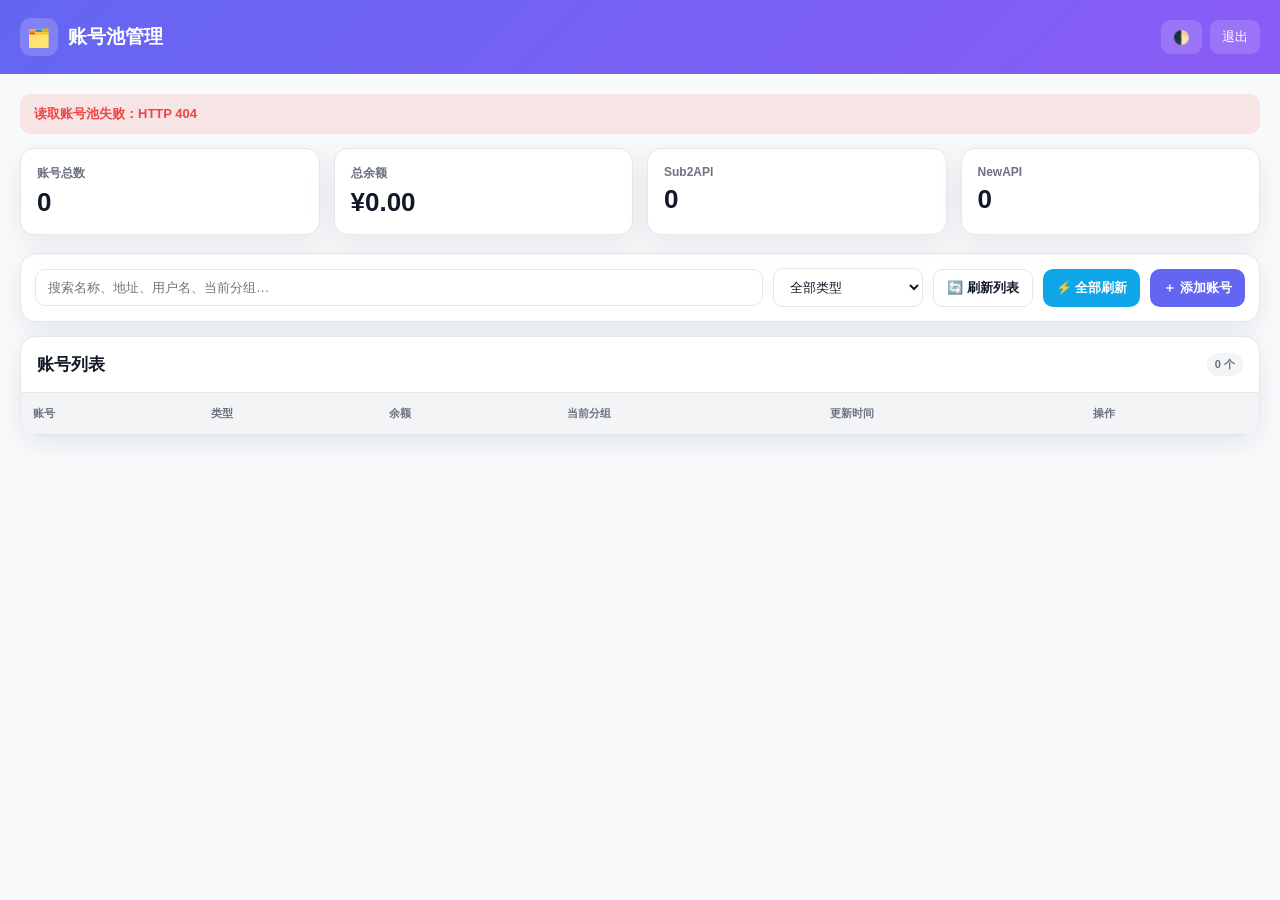
==== commit fe4b56b1: "Add files via upload" ====
--- a/templates/account-pool.html
+++ b/templates/account-pool.html
@@ -1,2306 +1,2688 @@
 <!DOCTYPE html>
 <html lang="zh-CN">
 <head>
-    <meta charset="UTF-8">
-    <meta name="viewport" content="width=device-width, initial-scale=1.0, maximum-scale=1.0, user-scalable=no">
-    <title>账号池管理 - Sub2API / NewAPI</title>
-    <script>
-        (function() {
-            try {
-                var t = localStorage.getItem('theme') || 'light';
-                document.documentElement.setAttribute('data-theme', t);
-            } catch(e) {}
-        })();
-    </script>
-    <style>
-        :root {
-            --primary: #6366f1;
-            --primary-hover: #4f46e5;
-            --primary-light: #eef2ff;
-            --success: #10b981;
-            --success-light: #ecfdf5;
-            --danger: #ef4444;
-            --danger-light: #fef2f2;
-            --warning: #f59e0b;
-            --warning-light: #fffbeb;
-            --info: #0ea5e9;
-            --info-light: #f0f9ff;
-            --text: #111827;
-            --text-secondary: #6b7280;
-            --text-muted: #9ca3af;
-            --border: #e5e7eb;
-            --border-light: #f3f4f6;
-            --bg: #f8fafc;
-            --card: #ffffff;
-            --header-grad: linear-gradient(135deg, #6366f1 0%, #8b5cf6 100%);
-            --input-bg: #fafbfc;
-            --shadow-sm: 0 1px 2px rgba(0,0,0,0.05);
-            --shadow: 0 4px 6px -1px rgba(0,0,0,0.07), 0 2px 4px -2px rgba(0,0,0,0.05);
-            --shadow-lg: 0 10px 15px -3px rgba(0,0,0,0.08), 0 4px 6px -4px rgba(0,0,0,0.05);
-            color-scheme: light;
-        }
-
-        /* ===== 深色模式 ===== */
-        [data-theme="dark"] {
-            --primary: #2dd4a8;
-            --primary-hover: #26b891;
-            --primary-light: rgba(45, 212, 168, 0.12);
-            --success: #2dd4a8;
-            --success-light: rgba(45, 212, 168, 0.12);
-            --danger: #f87171;
-            --danger-light: rgba(248, 113, 113, 0.12);
-            --warning: #fbbf24;
-            --warning-light: rgba(251, 191, 36, 0.12);
-            --info: #38bdf8;
-            --info-light: rgba(56, 189, 248, 0.12);
-            --text: #f1f5f9;
-            --text-secondary: #94a3b8;
-            --text-muted: #64748b;
-            --border: #1e2d3d;
-            --border-light: #1a2435;
-            --bg: #0a0f14;
-            --card: #141d2a;
-            --header-grad: linear-gradient(135deg, #0f1620 0%, #141d2a 100%);
-            --input-bg: #0f1620;
-            --shadow-sm: 0 1px 2px rgba(0,0,0,0.3);
-            --shadow: 0 4px 6px -1px rgba(0,0,0,0.4), 0 2px 4px -2px rgba(0,0,0,0.3);
-            --shadow-lg: 0 10px 15px -3px rgba(0,0,0,0.5), 0 4px 6px -4px rgba(0,0,0,0.3);
-            color-scheme: dark;
-        }
-
-        * { margin: 0; padding: 0; box-sizing: border-box; }
-
-        body {
-            font-family: -apple-system, BlinkMacSystemFont, "Segoe UI", "PingFang SC", "Microsoft YaHei", sans-serif;
-            background: var(--bg);
-            color: var(--text);
-            min-height: 100vh;
-            padding-bottom: 40px;
-        }
-
-        /* ===== 顶部导航 ===== */
-        .admin-header {
-            background: var(--header-grad);
-            padding: 20px 24px;
-            color: white;
-            border-bottom: 1px solid var(--border);
-        }
-        .admin-header-inner {
-            max-width: 1280px;
-            margin: 0 auto;
-            display: flex;
-            align-items: center;
-            justify-content: space-between;
-            flex-wrap: wrap;
-            gap: 12px;
-        }
-        .admin-title {
-            font-size: 20px;
-            font-weight: 700;
-            display: flex;
-            align-items: center;
-            gap: 8px;
-        }
-        .admin-title-icon {
-            width: 36px; height: 36px;
-            background: rgba(255,255,255,0.2);
-            border-radius: 10px;
-            display: flex; align-items: center; justify-content: center;
-            font-size: 18px;
-        }
-        .admin-nav {
-            display: flex;
-            align-items: center;
-            gap: 12px;
-            flex-wrap: wrap;
-        }
-        .admin-nav a {
-            color: rgba(255,255,255,0.9);
-            text-decoration: none;
-            font-size: 14px;
-            font-weight: 500;
-            display: flex;
-            align-items: center;
-            gap: 6px;
-            transition: color 0.2s;
-        }
-        .admin-nav a:hover { color: white; }
-        .logout-btn {
-            background: rgba(255,255,255,0.2);
-            border: none;
-            color: white;
-            padding: 8px 16px;
-            border-radius: 8px;
-            cursor: pointer;
-            font-size: 13px;
-            font-weight: 500;
-            transition: background 0.2s;
-            font-family: inherit;
-        }
-        .logout-btn:hover { background: rgba(255,255,255,0.3); }
-
-        /* ===== 容器 ===== */
-        .container {
-            max-width: 1280px;
-            margin: 0 auto;
-            padding: 24px;
-        }
-
-        /* ===== 卡片 ===== */
-        .card {
-            background: var(--card);
-            border-radius: 16px;
-            padding: 24px;
-            margin-bottom: 20px;
-            box-shadow: var(--shadow-sm);
-            border: 1px solid var(--border-light);
-        }
-        .card-header {
-            display: flex;
-            align-items: center;
-            justify-content: space-between;
-            margin-bottom: 20px;
-            flex-wrap: wrap;
-            gap: 12px;
-        }
-        .card-title {
-            font-size: 18px;
-            font-weight: 700;
-            color: var(--text);
-            display: flex;
-            align-items: center;
-            gap: 8px;
-        }
-        .card-title-icon {
-            font-size: 20px;
-        }
-
-        /* ===== 统计概览卡片 ===== */
-        .stats-grid {
-            display: grid;
-            grid-template-columns: repeat(auto-fit, minmax(200px, 1fr));
-            gap: 16px;
-            margin-bottom: 24px;
-        }
-        .stat-card {
-            background: var(--card);
-            border-radius: 14px;
-            padding: 18px 20px;
-            border: 1px solid var(--border-light);
-            box-shadow: var(--shadow-sm);
-        }
-        .stat-label {
-            font-size: 12px;
-            color: var(--text-secondary);
-            font-weight: 600;
-            text-transform: uppercase;
-            letter-spacing: 0.5px;
-            margin-bottom: 8px;
-        }
-        .stat-value {
-            font-size: 26px;
-            font-weight: 700;
-            color: var(--text);
-            line-height: 1.2;
-        }
-        .stat-value .unit {
-            font-size: 14px;
-            color: var(--text-secondary);
-            font-weight: 500;
-            margin-left: 4px;
-        }
-        .stat-icon {
-            float: right;
-            font-size: 32px;
-            opacity: 0.35;
-        }
-        .stat-sub {
-            margin-top: 6px;
-            font-size: 12px;
-            color: var(--text-muted);
-        }
-        .stat-card.total { border-left: 4px solid var(--primary); }
-        .stat-card.balance { border-left: 4px solid var(--success); }
-        .stat-card.sub2api { border-left: 4px solid var(--info); }
-        .stat-card.newapi { border-left: 4px solid var(--warning); }
-
-        /* ===== 按钮 ===== */
-        .btn {
-            display: inline-flex;
-            align-items: center;
-            justify-content: center;
-            gap: 6px;
-            padding: 8px 16px;
-            border: none;
-            border-radius: 10px;
-            font-size: 13px;
-            font-weight: 600;
-            cursor: pointer;
-            transition: all 0.2s;
-            white-space: nowrap;
-            text-decoration: none;
-            line-height: 1.4;
-            min-height: 36px;
-            font-family: inherit;
-        }
-        .btn:active { transform: scale(0.97); }
-        .btn:disabled { opacity: 0.5; cursor: not-allowed; }
-        .btn-primary { background: var(--primary); color: white; }
-        .btn-primary:hover:not(:disabled) {
-            background: var(--primary-hover);
-            box-shadow: 0 4px 12px rgba(99,102,241,0.3);
-        }
-        .btn-success { background: var(--success); color: white; }
-        .btn-success:hover:not(:disabled) {
-            background: #059669;
-            box-shadow: 0 4px 12px rgba(16,185,129,0.3);
-        }
-        .btn-danger { background: var(--danger); color: white; }
-        .btn-danger:hover:not(:disabled) {
-            background: #dc2626;
-            box-shadow: 0 4px 12px rgba(239,68,68,0.3);
-        }
-        .btn-outline {
-            background: var(--card);
-            color: var(--text-secondary);
-            border: 1px solid var(--border);
-        }
-        .btn-outline:hover:not(:disabled) {
-            background: var(--border-light);
-            color: var(--text);
-        }
-        .btn-info { background: var(--info); color: white; }
-        .btn-info:hover:not(:disabled) {
-            box-shadow: 0 4px 12px rgba(14,165,233,0.3);
-        }
-        .btn-sm { padding: 6px 12px; font-size: 12px; min-height: 30px; }
-        .btn-lg { padding: 12px 24px; font-size: 15px; min-height: 44px; }
-        .btn-block { width: 100%; }
-
-        /* ===== 输入框 ===== */
-        .input, .select, .textarea {
-            width: 100%;
-            padding: 10px 14px;
-            border: 1.5px solid var(--border);
-            border-radius: 10px;
-            font-size: 14px;
-            font-family: inherit;
-            background: var(--input-bg);
-            color: var(--text);
-            transition: all 0.2s;
-            outline: none;
-        }
-        .textarea { resize: vertical; min-height: 80px; }
-        .input:focus, .select:focus, .textarea:focus {
-            border-color: var(--primary);
-            box-shadow: 0 0 0 3px var(--primary-light);
-        }
-        .input::placeholder { color: var(--text-muted); }
-        .input-mono {
-            font-family: 'SF Mono', Monaco, monospace;
-            font-size: 13px;
-        }
-
-        /* ===== 表单 ===== */
-        .form-group { margin-bottom: 16px; }
-        .form-label {
-            display: block;
-            font-size: 13px;
-            font-weight: 600;
-            color: var(--text);
-            margin-bottom: 8px;
-        }
-        .form-row {
-            display: flex;
-            gap: 12px;
-            margin-bottom: 12px;
-            align-items: flex-end;
-            flex-wrap: wrap;
-        }
-        .form-row .form-group { flex: 1; min-width: 160px; margin-bottom: 0; }
-
-        /* ===== 标签/徽章 ===== */
-        .badge {
-            display: inline-flex;
-            align-items: center;
-            gap: 4px;
-            padding: 3px 10px;
-            border-radius: 20px;
-            font-size: 11px;
-            font-weight: 600;
-            white-space: nowrap;
-        }
-        .badge-sub2api { background: var(--info-light); color: var(--info); }
-        .badge-newapi { background: var(--warning-light); color: var(--warning); }
-        .badge-active { background: var(--success-light); color: var(--success); }
-        .badge-inactive { background: var(--border-light); color: var(--text-muted); }
-        .balance-badge {
-            display: inline-flex;
-            align-items: center;
-            gap: 4px;
-            padding: 5px 12px;
-            border-radius: 8px;
-            font-size: 13px;
-            font-weight: 700;
-            white-space: nowrap;
-        }
-        .balance-badge.high { background: var(--success-light); color: var(--success); }
-        .balance-badge.mid { background: var(--warning-light); color: var(--warning); }
-        .balance-badge.low { background: var(--danger-light); color: var(--danger); }
-        .balance-badge.none { background: var(--border-light); color: var(--text-muted); font-weight: 500; }
-
-        /* ===== 工具栏 ===== */
-        .toolbar {
-            display: flex;
-            align-items: center;
-            gap: 12px;
-            margin-bottom: 20px;
-            flex-wrap: wrap;
-        }
-        .toolbar-right { margin-left: auto; display: flex; gap: 10px; align-items: center; flex-wrap: wrap; }
-        .search-box {
-            position: relative;
-            min-width: 220px;
-        }
-        .search-box input {
-            padding-left: 36px;
-        }
-        .search-box::before {
-            content: '🔍';
-            position: absolute;
-            left: 12px;
-            top: 50%;
-            transform: translateY(-50%);
-            font-size: 13px;
-            opacity: 0.6;
-        }
-
-        /* ===== 添加账号表单区域 ===== */
-        .add-section {
-            background: var(--border-light);
-            border-radius: 14px;
-            padding: 20px 22px;
-            margin-bottom: 24px;
-        }
-        .add-section.collapsed .add-form { display: none; }
-        .section-header {
-            display: flex;
-            align-items: center;
-            justify-content: space-between;
-            cursor: pointer;
-            user-select: none;
-            margin-bottom: 14px;
-        }
-        .section-title {
-            font-size: 15px;
-            font-weight: 700;
-            color: var(--text);
-            display: flex;
-            align-items: center;
-            gap: 8px;
-        }
-        .section-toggle {
-            font-size: 14px;
-            color: var(--text-secondary);
-            transition: transform 0.2s;
-        }
-        .add-section.collapsed .section-toggle { transform: rotate(-90deg); }
-        .type-tabs {
-            display: inline-flex;
-            background: var(--card);
-            border: 1px solid var(--border);
-            border-radius: 10px;
-            padding: 4px;
-            margin-bottom: 16px;
-        }
-        .type-tab {
-            padding: 8px 18px;
-            border-radius: 8px;
-            font-size: 13px;
-            font-weight: 600;
-            color: var(--text-secondary);
-            cursor: pointer;
-            transition: all 0.2s;
-            border: none;
-            background: transparent;
-            font-family: inherit;
-        }
-        .type-tab.active {
-            background: var(--primary);
-            color: white;
-            box-shadow: var(--shadow-sm);
-        }
-
-        /* ===== 账号列表表格 ===== */
-        .pool-table-wrap {
-            overflow-x: auto;
-            border-radius: 12px;
-            border: 1px solid var(--border-light);
-        }
-        .pool-table {
-            width: 100%;
-            border-collapse: separate;
-            border-spacing: 0;
-            font-size: 14px;
-        }
-        .pool-table thead { background: var(--border-light); }
-        .pool-table th {
-            padding: 14px 16px;
-            text-align: left;
-            font-size: 11px;
-            font-weight: 700;
-            color: var(--text-secondary);
-            text-transform: uppercase;
-            letter-spacing: 0.5px;
-            border-bottom: 2px solid var(--border);
-            white-space: nowrap;
-        }
-        .pool-table td {
-            padding: 14px 16px;
-            vertical-align: middle;
-            border-bottom: 1px solid var(--border-light);
-        }
-        .pool-table tbody tr { transition: background 0.2s; }
-        .pool-table tbody tr:hover { background: var(--input-bg); }
-        .pool-name {
-            font-weight: 700;
-            color: var(--text);
-            font-size: 14px;
-            display: flex;
-            align-items: center;
-            gap: 8px;
-            margin-bottom: 4px;
-        }
-        .pool-meta {
-            font-size: 12px;
-            color: var(--text-muted);
-            display: flex;
-            gap: 10px;
-            flex-wrap: wrap;
-        }
-        .pool-meta code {
-            font-family: 'SF Mono', Monaco, monospace;
-            background: var(--border-light);
-            padding: 1px 6px;
-            border-radius: 4px;
-            font-size: 11px;
-            color: var(--text-secondary);
-        }
-        .group-chips {
-            display: flex;
-            gap: 6px;
-            flex-wrap: wrap;
-            max-width: 320px;
-        }
-        .group-chip {
-            display: inline-flex;
-            align-items: center;
-            gap: 4px;
-            padding: 2px 9px;
-            background: var(--primary-light);
-            color: var(--primary);
-            border-radius: 12px;
-            font-size: 11px;
-            font-weight: 600;
-        }
-        .group-chip.more {
-            background: var(--border-light);
-            color: var(--text-muted);
-        }
-        .updated-time {
-            font-size: 11px;
-            color: var(--text-muted);
-            margin-top: 2px;
-        }
-        .row-actions {
-            display: flex;
-            gap: 6px;
-            flex-wrap: wrap;
-            justify-content: flex-end;
-        }
-
-        /* ===== 手机端卡片视图 ===== */
-        .pool-cards {
-            display: none;
-            flex-direction: column;
-            gap: 14px;
-        }
-        .pool-card {
-            background: var(--card);
-            border-radius: 14px;
-            padding: 18px;
-            border: 1px solid var(--border-light);
-            box-shadow: var(--shadow-sm);
-        }
-        .pool-card-head {
-            display: flex;
-            align-items: flex-start;
-            justify-content: space-between;
-            gap: 12px;
-            margin-bottom: 12px;
-            padding-bottom: 12px;
-            border-bottom: 1px solid var(--border-light);
-        }
-        .pool-card-body {
-            display: grid;
-            grid-template-columns: 1fr 1fr;
-            gap: 10px 16px;
-            margin-bottom: 14px;
-        }
-        .pool-card-field-label {
-            font-size: 11px;
-            color: var(--text-muted);
-            text-transform: uppercase;
-            letter-spacing: 0.5px;
-            font-weight: 600;
-            margin-bottom: 4px;
-        }
-        .pool-card-field-value {
-            font-size: 13px;
-            color: var(--text);
-            word-break: break-all;
-        }
-        .pool-card-actions {
-            display: grid;
-            grid-template-columns: repeat(3, 1fr);
-            gap: 8px;
-        }
-
-        /* ===== 消息提示 ===== */
-        .msg {
-            padding: 12px 16px;
-            border-radius: 10px;
-            font-size: 13px;
-            margin-bottom: 16px;
-            display: none;
-            animation: slideDown 0.3s ease;
-        }
-        .msg-success { display: block; background: var(--success-light); color: #065f46; border: 1px solid #a7f3d0; }
-        .msg-fail { display: block; background: var(--danger-light); color: #991b1b; border: 1px solid #fecaca; }
-        .msg-info { display: block; background: var(--primary-light); color: #3730a3; border: 1px solid #c7d2fe; }
-        @keyframes slideDown {
-            from { opacity: 0; transform: translateY(-10px); }
-            to { opacity: 1; transform: translateY(0); }
-        }
-
-        /* ===== 空状态 ===== */
-        .empty-state {
-            text-align: center;
-            padding: 60px 20px;
-            color: var(--text-muted);
-        }
-        .empty-state-icon {
-            font-size: 48px;
-            margin-bottom: 16px;
-            display: block;
-        }
-        .empty-state-text { font-size: 15px; margin-bottom: 8px; }
-        .empty-state-sub { font-size: 12px; }
-
-        /* ===== 分组详情弹窗 ===== */
-        .modal-mask {
-            position: fixed;
-            inset: 0;
-            background: rgba(0,0,0,0.55);
-            display: none;
-            align-items: center;
-            justify-content: center;
-            z-index: 1000;
-            padding: 20px;
-        }
-        .modal-mask.show { display: flex; }
-        .modal {
-            background: var(--card);
-            border-radius: 18px;
-            width: 100%;
-            max-width: 820px;
-            max-height: 85vh;
-            overflow: hidden;
-            display: flex;
-            flex-direction: column;
-            box-shadow: var(--shadow-lg);
-        }
-        .modal-head {
-            padding: 20px 24px;
-            border-bottom: 1px solid var(--border-light);
-            display: flex;
-            align-items: center;
-            justify-content: space-between;
-            gap: 12px;
-        }
-        .modal-title {
-            font-size: 17px;
-            font-weight: 700;
-            color: var(--text);
-            display: flex;
-            align-items: center;
-            gap: 8px;
-        }
-        .modal-close {
-            background: transparent;
-            border: none;
-            font-size: 22px;
-            cursor: pointer;
-            color: var(--text-secondary);
-            padding: 4px 10px;
-            border-radius: 8px;
-        }
-        .modal-close:hover { background: var(--border-light); color: var(--text); }
-        .modal-body {
-            padding: 20px 24px;
-            overflow-y: auto;
-            flex: 1;
-        }
-        .modal-foot {
-            padding: 16px 24px;
-            border-top: 1px solid var(--border-light);
-            display: flex;
-            justify-content: flex-end;
-            gap: 10px;
-        }
-        .group-block {
-            background: var(--border-light);
-            border-radius: 12px;
-            padding: 14px 16px;
-            margin-bottom: 12px;
-        }
-        .group-block-head {
-            display: flex;
-            align-items: center;
-            justify-content: space-between;
-            gap: 10px;
-            margin-bottom: 10px;
-        }
-        .group-block-title {
-            font-size: 14px;
-            font-weight: 700;
-            color: var(--text);
-            display: flex;
-            align-items: center;
-            gap: 8px;
-        }
-        .group-block-count {
-            background: var(--primary);
-            color: white;
-            padding: 2px 10px;
-            border-radius: 12px;
-            font-size: 11px;
-            font-weight: 700;
-        }
-        .token-item {
-            background: var(--card);
-            border-radius: 8px;
-            padding: 10px 12px;
-            margin-bottom: 6px;
-            border: 1px solid var(--border-light);
-            display: flex;
-            align-items: center;
-            justify-content: space-between;
-            gap: 10px;
-            flex-wrap: wrap;
-        }
-        .token-item-info {
-            flex: 1;
-            min-width: 0;
-        }
-        .token-item-name {
-            font-size: 13px;
-            font-weight: 600;
-            color: var(--text);
-            margin-bottom: 4px;
-        }
-        .token-item-meta {
-            font-size: 11px;
-            color: var(--text-muted);
-            display: flex;
-            gap: 12px;
-            flex-wrap: wrap;
-        }
-        .token-item-meta code {
-            background: var(--border-light);
-            padding: 1px 6px;
-            border-radius: 4px;
-            font-family: 'SF Mono', Monaco, monospace;
-            font-size: 10.5px;
-        }
-        .quota-bar {
-            width: 120px;
-            height: 6px;
-            background: var(--border-light);
-            border-radius: 3px;
-            overflow: hidden;
-            flex-shrink: 0;
-        }
-        .quota-bar-fill {
-            height: 100%;
-            background: linear-gradient(90deg, var(--success), var(--primary));
-            border-radius: 3px;
-        }
-
-        /* ===== 加载中样式 ===== */
-        .spinner {
-            display: inline-block;
-            width: 14px;
-            height: 14px;
-            border: 2px solid rgba(255,255,255,0.35);
-            border-top-color: white;
-            border-radius: 50%;
-            animation: spin 0.7s linear infinite;
-        }
-        @keyframes spin { to { transform: rotate(360deg); } }
-
-        /* ===== 响应式 ===== */
-        @media (max-width: 768px) {
-            .container { padding: 16px; }
-            .admin-header { padding: 16px; }
-            .admin-header-inner { flex-direction: column; align-items: stretch; }
-            .admin-nav { justify-content: space-between; }
-            .card { padding: 16px; border-radius: 14px; }
-            .stats-grid { grid-template-columns: repeat(2, 1fr); }
-            .stat-value { font-size: 20px; }
-            .form-row { flex-direction: column; gap: 12px; }
-            .form-row .form-group { width: 100%; min-width: auto; }
-            .pool-table-wrap { display: none; }
-            .pool-cards { display: flex; }
-            .pool-card-body { grid-template-columns: 1fr; }
-            .pool-card-actions { grid-template-columns: repeat(2, 1fr); }
-            .toolbar-right { margin-left: 0; width: 100%; }
-            .search-box { min-width: 100%; flex: 1; }
-            .modal { max-height: 92vh; border-radius: 14px; }
-            .modal-head, .modal-body, .modal-foot { padding-left: 16px; padding-right: 16px; }
-        }
-    </style>
+<meta charset="UTF-8">
+<meta name="viewport" content="width=device-width,initial-scale=1,maximum-scale=1,user-scalable=no">
+<title>账号池管理</title>
+<style>
+:root{
+    --primary:#6366f1;
+    --primary-dark:#4f46e5;
+    --success:#10b981;
+    --danger:#ef4444;
+    --warning:#f59e0b;
+    --info:#0ea5e9;
+    --text:#111827;
+    --muted:#6b7280;
+    --border:#e5e7eb;
+    --bg:#f8fafc;
+    --card:#ffffff;
+    --soft:#f3f4f6;
+    --shadow:0 8px 30px rgba(15,23,42,.08);
+    --radius:16px;
+}
+*{
+    box-sizing:border-box;
+}
+body{
+    margin:0;
+    background:var(--bg);
+    color:var(--text);
+    font-family:
+        -apple-system,
+        BlinkMacSystemFont,
+        "Segoe UI",
+        "PingFang SC",
+        "Microsoft YaHei",
+        sans-serif;
+}
+/* =========================
+   Header
+========================= */
+.header{
+    background:linear-gradient(135deg,#6366f1,#8b5cf6);
+    color:#fff;
+    padding:18px 20px;
+    position:sticky;
+    top:0;
+    z-index:50;
+}
+.header-inner{
+    max-width:1280px;
+    margin:auto;
+    display:flex;
+    align-items:center;
+    justify-content:space-between;
+    gap:12px;
+}
+.title{
+    display:flex;
+    align-items:center;
+    gap:10px;
+    font-size:19px;
+    font-weight:800;
+}
+.title-icon{
+    width:38px;
+    height:38px;
+    border-radius:11px;
+    background:rgba(255,255,255,.18);
+    display:grid;
+    place-items:center;
+}
+.header-actions{
+    display:flex;
+    gap:8px;
+}
+.header-btn{
+    border:0;
+    border-radius:9px;
+    background:rgba(255,255,255,.15);
+    color:#fff;
+    padding:8px 12px;
+    cursor:pointer;
+}
+/* =========================
+   Container
+========================= */
+.container{
+    max-width:1280px;
+    margin:auto;
+    padding:20px;
+}
+/* =========================
+   Message
+========================= */
+.message{
+    display:none;
+    padding:11px 14px;
+    border-radius:10px;
+    margin-bottom:14px;
+    font-size:13px;
+    font-weight:600;
+}
+.message.show{
+    display:block;
+}
+.message.success{
+    background:rgba(16,185,129,.12);
+    color:var(--success);
+}
+.message.error{
+    background:rgba(239,68,68,.12);
+    color:var(--danger);
+}
+.message.info{
+    background:rgba(99,102,241,.12);
+    color:var(--primary);
+}
+/* =========================
+   Stats
+========================= */
+.stats{
+    display:grid;
+    grid-template-columns:repeat(4,1fr);
+    gap:14px;
+    margin-bottom:18px;
+}
+.stat{
+    background:var(--card);
+    border:1px solid var(--border);
+    border-radius:14px;
+    padding:16px;
+    box-shadow:var(--shadow);
+}
+.stat-label{
+    color:var(--muted);
+    font-size:12px;
+    font-weight:700;
+}
+.stat-value{
+    font-size:26px;
+    font-weight:800;
+    margin-top:5px;
+}
+/* =========================
+   Toolbar
+========================= */
+.toolbar{
+    background:var(--card);
+    border:1px solid var(--border);
+    border-radius:var(--radius);
+    box-shadow:var(--shadow);
+    padding:14px;
+    display:flex;
+    align-items:center;
+    gap:10px;
+    flex-wrap:wrap;
+    margin-bottom:14px;
+}
+.search{
+    flex:1;
+    min-width:220px;
+}
+.input,
+.select,
+.textarea{
+    width:100%;
+    border:1px solid var(--border);
+    background:#fff;
+    color:var(--text);
+    border-radius:10px;
+    padding:10px 12px;
+    outline:none;
+}
+.input:focus,
+.select:focus,
+.textarea:focus{
+    border-color:var(--primary);
+    box-shadow:0 0 0 3px rgba(99,102,241,.12);
+}
+/* =========================
+   Buttons
+========================= */
+.btn{
+    border:0;
+    border-radius:10px;
+    padding:9px 13px;
+    min-height:38px;
+    font-size:13px;
+    font-weight:700;
+    display:inline-flex;
+    align-items:center;
+    justify-content:center;
+    gap:6px;
+    cursor:pointer;
+}
+.btn:disabled{
+    opacity:.55;
+    cursor:not-allowed;
+}
+.btn-primary{
+    background:var(--primary);
+    color:#fff;
+}
+.btn-primary:hover{
+    background:var(--primary-dark);
+}
+.btn-outline{
+    background:var(--card);
+    color:var(--text);
+    border:1px solid var(--border);
+}
+.btn-success{
+    background:var(--success);
+    color:#fff;
+}
+.btn-danger{
+    background:var(--danger);
+    color:#fff;
+}
+.btn-info{
+    background:var(--info);
+    color:#fff;
+}
+.btn-warning{
+    background:var(--warning);
+    color:#fff;
+}
+/* =========================
+   Account Panel
+========================= */
+.panel{
+    background:var(--card);
+    border:1px solid var(--border);
+    border-radius:var(--radius);
+    box-shadow:var(--shadow);
+    overflow:hidden;
+}
+.panel-head{
+    padding:16px;
+    display:flex;
+    align-items:center;
+    justify-content:space-between;
+    border-bottom:1px solid var(--border);
+}
+.panel-title{
+    font-size:17px;
+    font-weight:800;
+}
+/* =========================
+   Table
+========================= */
+.table-wrap{
+    overflow:auto;
+}
+table{
+    width:100%;
+    border-collapse:collapse;
+    min-width:1050px;
+}
+th,
+td{
+    text-align:left;
+    padding:13px 12px;
+    border-bottom:1px solid var(--border);
+    vertical-align:middle;
+}
+th{
+    background:var(--soft);
+    color:var(--muted);
+    font-size:11px;
+    font-weight:800;
+}
+td{
+    font-size:13px;
+}
+.account-name{
+    font-weight:800;
+}
+.meta{
+    margin-top:4px;
+    color:var(--muted);
+    font-size:11px;
+    word-break:break-all;
+}
+/* =========================
+   Badge
+========================= */
+.badge{
+    display:inline-flex;
+    align-items:center;
+    gap:4px;
+    padding:4px 8px;
+    border-radius:999px;
+    font-size:11px;
+    font-weight:800;
+    white-space:nowrap;
+}
+.badge-newapi{
+    background:rgba(245,158,11,.13);
+    color:var(--warning);
+}
+.badge-sub2api{
+    background:rgba(14,165,233,.12);
+    color:var(--info);
+}
+.badge-success{
+    background:rgba(16,185,129,.13);
+    color:var(--success);
+}
+.badge-muted{
+    background:var(--soft);
+    color:var(--muted);
+}
+/* =========================
+   Group Selector
+========================= */
+.group-box{
+    min-width:260px;
+}
+.group-selector{
+    display:flex;
+    align-items:center;
+    gap:7px;
+}
+.group-selector .select{
+    min-width:210px;
+}
+.group-current{
+    margin-top:5px;
+    font-size:10px;
+    color:var(--muted);
+}
+.group-current strong{
+    color:var(--primary);
+}
+.group-note{
+    margin-top:3px;
+    font-size:10px;
+    color:var(--muted);
+}
+.group-count{
+    font-size:10px;
+    color:var(--muted);
+    white-space:nowrap;
+}
+/* =========================
+   Actions
+========================= */
+.actions{
+    display:flex;
+    flex-wrap:wrap;
+    gap:6px;
+}
+.actions .btn{
+    min-height:31px;
+    padding:6px 9px;
+    font-size:12px;
+}
+/* =========================
+   Mobile Card
+========================= */
+.mobile-cards{
+    display:none;
+    padding:12px;
+    gap:12px;
+    flex-direction:column;
+}
+.mobile-card{
+    border:1px solid var(--border);
+    border-radius:15px;
+    padding:15px;
+    background:var(--card);
+}
+.mobile-card-head{
+    display:flex;
+    justify-content:space-between;
+    gap:10px;
+    padding-bottom:12px;
+    border-bottom:1px solid var(--border);
+    margin-bottom:12px;
+}
+.mobile-grid{
+    display:grid;
+    grid-template-columns:1fr 1fr;
+    gap:12px;
+}
+.mobile-field-label{
+    color:var(--muted);
+    font-size:10px;
+    font-weight:800;
+    margin-bottom:4px;
+}
+.mobile-field-value{
+    font-size:13px;
+    word-break:break-all;
+}
+.mobile-group{
+    grid-column:1/-1;
+    background:var(--soft);
+    padding:11px;
+    border-radius:11px;
+}
+.mobile-actions{
+    display:grid;
+    grid-template-columns:repeat(3,1fr);
+    gap:7px;
+    margin-top:13px;
+}
+/* =========================
+   Modal
+========================= */
+.modal-mask{
+    display:none;
+    position:fixed;
+    inset:0;
+    background:rgba(0,0,0,.58);
+    z-index:100;
+    align-items:center;
+    justify-content:center;
+    padding:14px;
+}
+.modal-mask.show{
+    display:flex;
+}
+.modal{
+    width:min(900px,100%);
+    max-height:90vh;
+    background:var(--card);
+    border-radius:18px;
+    overflow:hidden;
+    box-shadow:0 25px 70px rgba(0,0,0,.3);
+    display:flex;
+    flex-direction:column;
+}
+.modal-header{
+    padding:16px 18px;
+    border-bottom:1px solid var(--border);
+    display:flex;
+    align-items:center;
+    justify-content:space-between;
+}
+.modal-title{
+    font-weight:800;
+    font-size:17px;
+}
+.modal-close{
+    border:0;
+    background:transparent;
+    color:var(--muted);
+    font-size:25px;
+    cursor:pointer;
+}
+.modal-body{
+    padding:18px;
+    overflow:auto;
+}
+.modal-footer{
+    padding:13px 18px;
+    border-top:1px solid var(--border);
+    display:flex;
+    justify-content:flex-end;
+    gap:8px;
+}
+/* =========================
+   Group Detail
+========================= */
+.group-info{
+    background:var(--soft);
+    border:1px solid var(--border);
+    border-radius:12px;
+    padding:14px;
+    margin-bottom:14px;
+}
+.group-info-title{
+    font-weight:800;
+    margin-bottom:6px;
+}
+.group-info-note{
+    color:var(--muted);
+    font-size:11px;
+    line-height:1.6;
+}
+.group-detail{
+    border:1px solid var(--border);
+    border-radius:12px;
+    padding:12px;
+    margin-bottom:9px;
+}
+.group-detail-head{
+    display:flex;
+    justify-content:space-between;
+    align-items:center;
+    gap:10px;
+}
+.group-detail-name{
+    font-weight:800;
+}
+.group-detail-meta{
+    color:var(--muted);
+    font-size:11px;
+    margin-top:4px;
+}
+/* =========================
+   Empty
+========================= */
+.empty{
+    text-align:center;
+    padding:55px 20px;
+    color:var(--muted);
+}
+/* =========================
+   Responsive
+========================= */
+@media(max-width:850px){
+    .stats{
+        grid-template-columns:repeat(2,1fr);
+    }
+    .table-wrap{
+        display:none;
+    }
+    .mobile-cards{
+        display:flex;
+    }
+    .container{
+        padding:13px;
+    }
+    .header{
+        padding:13px;
+    }
+}
+@media(max-width:560px){
+    .stats{
+        gap:8px;
+    }
+    .stat{
+        padding:12px;
+    }
+    .stat-value{
+        font-size:21px;
+    }
+    .search{
+        min-width:100%;
+    }
+    .mobile-grid{
+        grid-template-columns:1fr 1fr;
+    }
+    .mobile-actions{
+        grid-template-columns:1fr 1fr 1fr;
+    }
+}
+</style>
 </head>
 <body>
-
-    <!-- 顶部导航 -->
-    <div class="admin-header">
-        <div class="admin-header-inner">
-            <div class="admin-title">
-                <div class="admin-title-icon">🗂️</div>
-                <span>Sub2API / NewAPI 账号池管理</span>
+<header class="header">
+    <div class="header-inner">
+    <div class="title">
+        <div class="title-icon">🗂️</div>
+        <div>账号池管理</div>
+    </div>
+    <div class="header-actions">
+        <button class="header-btn" onclick="toggleTheme()">🌓</button>
+        <button class="header-btn" onclick="logout()">退出</button>
+    </div>
+</div>
+</header>
+<main class="container">
+<div id="pageMessage" class="message"></div>
+<!-- 统计 -->
+<section class="stats">
+    <div class="stat">
+        <div class="stat-label">账号总数</div>
+        <div class="stat-value" id="statTotal">0</div>
+    </div>
+    <div class="stat">
+        <div class="stat-label">总余额</div>
+        <div class="stat-value" id="statBalance">¥0.00</div>
+    </div>
+    <div class="stat">
+        <div class="stat-label">Sub2API</div>
+        <div class="stat-value" id="statSub2API">0</div>
+    </div>
+    <div class="stat">
+        <div class="stat-label">NewAPI</div>
+        <div class="stat-value" id="statNewAPI">0</div>
+    </div>
+</section>
+<!-- 工具栏 -->
+<section class="toolbar">
+    <input
+        id="searchInput"
+        class="input search"
+        placeholder="搜索名称、地址、用户名、当前分组…"
+        oninput="renderAccounts()"
+    >
+    <select
+        id="typeFilter"
+        class="select"
+        style="width:150px"
+        onchange="renderAccounts()"
+    >
+        <option value="">全部类型</option>
+        <option value="sub2api">Sub2API</option>
+        <option value="newapi">NewAPI</option>
+    </select>
+    <button
+        id="refreshButton"
+        class="btn btn-outline"
+        onclick="loadAccounts(true)"
+    >
+        🔄 刷新列表
+    </button>
+    <button
+        id="refreshAllButton"
+        class="btn btn-info"
+        onclick="refreshAll()"
+    >
+        ⚡ 全部刷新
+    </button>
+    <button
+        class="btn btn-primary"
+        onclick="openAddAccount()"
+    >
+        ＋ 添加账号
+    </button>
+</section>
+<!-- 账号列表 -->
+<section class="panel">
+    <div class="panel-head">
+        <div class="panel-title">
+            账号列表
+        </div>
+        <span
+            id="listCount"
+            class="badge badge-muted"
+        >
+            0 个
+        </span>
+    </div>
+    <!-- PC -->
+    <div class="table-wrap">
+        <table>
+            <thead>
+                <tr>
+                    <th>账号</th>
+                    <th>类型</th>
+                    <th>余额</th>
+                    <th>当前分组</th>
+                    <th>更新时间</th>
+                    <th>操作</th>
+                </tr>
+            </thead>
+            <tbody id="accountTableBody"></tbody>
+        </table>
+    </div>
+    <!-- Mobile -->
+    <div
+        id="mobileCards"
+        class="mobile-cards"
+    ></div>
+</section>
+</main>
+<!-- Modal -->
+<div
+    id="modalMask"
+    class="modal-mask"
+    onclick="closeModalByBackdrop(event)"
+>
+<div class="modal">
+    <div class="modal-header">
+        <div
+            id="modalTitle"
+            class="modal-title"
+        >
+            窗口
+        </div>
+        <button
+            class="modal-close"
+            onclick="closeModal()"
+        >
+            ×
+        </button>
+    </div>
+    <div
+        id="modalBody"
+        class="modal-body"
+    ></div>
+    <div
+        id="modalFooter"
+        class="modal-footer"
+    ></div>
+</div>
+</div>
+<script>
+/* =========================================================
+   状态
+========================================================= */
+let accounts = [];
+let currentAccountId = null;
+const busyActions = new Set();
+/* =========================================================
+   工具
+========================================================= */
+function escapeHtml(value){
+    return String(value ?? '')
+        .replace(/[&<>"']/g, function(char){
+            return {
+                '&':'&amp;',
+                '<':'&lt;',
+                '>':'&gt;',
+                '"':'&quot;',
+                "'":'&#39;'
+            }[char];
+        });
+}
+function money(value){
+    if(
+        value === null ||
+        value === undefined ||
+        value === ''
+    ){
+        return '—';
+    }
+    const number = Number(value);
+    if(!Number.isFinite(number)){
+        return '—';
+    }
+    return '¥' + number.toFixed(2);
+}
+function formatTime(value){
+    if(!value){
+        return '—';
+    }
+    try{
+        return new Date(value)
+            .toLocaleString(
+                'zh-CN',
+                {
+                    hour12:false
+                }
+            );
+    }catch(error){
+        return String(value);
+    }
+}
+/* =========================================================
+   消息
+========================================================= */
+function showMessage(
+    text,
+    type = 'success'
+){
+    const element =
+        document.getElementById(
+            'pageMessage'
+        );
+    element.textContent = text;
+    element.className =
+        'message show ' + type;
+    clearTimeout(
+        showMessage.timer
+    );
+    showMessage.timer =
+        setTimeout(
+            function(){
+                element.className =
+                    'message';
+            },
+            5000
+        );
+}
+/* =========================================================
+   API
+========================================================= */
+async function apiRequest(
+    url,
+    method = 'GET',
+    body = undefined
+){
+    const options = {
+        method,
+        credentials:'same-origin',
+        headers:{
+            'Accept':'application/json'
+        }
+    };
+    if(body !== undefined){
+        options.headers[
+            'Content-Type'
+        ] = 'application/json';
+        options.body =
+            JSON.stringify(body);
+    }
+    const response =
+        await fetch(
+            url,
+            options
+        );
+    let data = null;
+    try{
+        data =
+            await response.json();
+    }catch(error){}
+    if(!response.ok){
+        throw new Error(
+            data?.message ||
+            data?.error ||
+            `HTTP ${response.status}`
+        );
+    }
+    if(
+        data &&
+        data.ok === false
+    ){
+        throw new Error(
+            data.message ||
+            data.error ||
+            '操作失败'
+        );
+    }
+    return data || {};
+}
+/* =========================================================
+   防止重复点击
+========================================================= */
+async function runButtonAction(
+    key,
+    button,
+    callback
+){
+    if(
+        busyActions.has(key)
+    ){
+        return;
+    }
+    busyActions.add(key);
+    let oldText = '';
+    if(button){
+        oldText =
+            button.innerHTML;
+        button.disabled = true;
+        button.innerHTML =
+            '⏳ 处理中…';
+    }
+    try{
+        return await callback();
+    }finally{
+        busyActions.delete(key);
+        if(button){
+            button.disabled = false;
+            button.innerHTML =
+                oldText;
+        }
+    }
+}
+/* =========================================================
+   加载账号
+========================================================= */
+async function loadAccounts(
+    showFeedback = false
+){
+    const button =
+        document.getElementById(
+            'refreshButton'
+        );
+    await runButtonAction(
+        'load-accounts',
+        button,
+        async function(){
+            try{
+                if(showFeedback){
+                    showMessage(
+                        '正在刷新账号列表…',
+                        'info'
+                    );
+                }
+                const data =
+                    await apiRequest(
+                        '/api/pool/accounts'
+                    );
+                accounts =
+                    data.accounts ||
+                    data.items ||
+                    [];
+                updateStatistics();
+                renderAccounts();
+                if(showFeedback){
+                    showMessage(
+                        `账号列表已刷新，共 ${accounts.length} 个账号`
+                    );
+                }
+            }catch(error){
+                showMessage(
+                    '读取账号池失败：' +
+                    error.message,
+                    'error'
+                );
+            }
+        }
+    );
+}
+/* =========================================================
+   统计
+========================================================= */
+function updateStatistics(){
+    document.getElementById(
+        'statTotal'
+    ).textContent =
+        accounts.length;
+    document.getElementById(
+        'statSub2API'
+    ).textContent =
+        accounts.filter(
+            account =>
+                account.pool_type === 'sub2api'
+        ).length;
+    document.getElementById(
+        'statNewAPI'
+    ).textContent =
+        accounts.filter(
+            account =>
+                account.pool_type === 'newapi'
+        ).length;
+    const totalBalance =
+        accounts.reduce(
+            function(total, account){
+                return total +
+                    (Number(account.balance) || 0);
+            },
+            0
+        );
+    document.getElementById(
+        'statBalance'
+    ).textContent =
+        money(totalBalance);
+}
+/* =========================================================
+   搜索
+========================================================= */
+function getFilteredAccounts(){
+    const keyword =
+        (
+            document.getElementById(
+                'searchInput'
+            ).value || ''
+        )
+        .toLowerCase()
+        .trim();
+    const type =
+        document.getElementById(
+            'typeFilter'
+        ).value;
+    return accounts.filter(
+        function(account){
+            if(
+                type &&
+                account.pool_type !== type
+            ){
+                return false;
+            }
+            if(!keyword){
+                return true;
+            }
+            const text = [
+                account.name,
+                account.base_url,
+                account.username,
+                account.remark,
+                account.selected_group
+            ]
+            .map(value =>
+                String(value || '')
+                    .toLowerCase()
+            )
+            .join(' ');
+            return text.includes(
+                keyword
+            );
+        }
+    );
+}
+/* =========================================================
+   分组处理
+========================================================= */
+function normalizeGroups(
+    groups
+){
+    const result = [];
+    const map = new Map();
+    function addGroup(group){
+        if(!group){
+            return;
+        }
+        const name =
+            group.name ||
+            group.group_name;
+        if(!name){
+            return;
+        }
+        const key =
+            String(
+                group.id ??
+                name
+            );
+        if(
+            !map.has(key)
+        ){
+            map.set(
+                key,
+                {
+                    id:
+                        group.id ??
+                        name,
+                    name:name,
+                    description:
+                        group.description || '',
+                    rate_multiplier:
+                        group.rate_multiplier
+                }
+            );
+        }
+    }
+    function walk(group){
+        if(!group){
+            return;
+        }
+        if(
+            !group.is_channel_group
+        ){
+            addGroup(group);
+        }
+        if(
+            Array.isArray(
+                group.sub_groups
+            )
+        ){
+            group.sub_groups.forEach(
+                walk
+            );
+        }
+    }
+    if(
+        Array.isArray(groups)
+    ){
+        groups.forEach(
+            walk
+        );
+    }
+    return Array.from(
+        map.values()
+    );
+}
+/*
+ * 这里非常关键：
+ *
+ * group_options 优先。
+ *
+ * 如果后端已经给了：
+ *
+ * account.group_options
+ *
+ * 就直接使用。
+ *
+ * 否则从 groups 兼容提取。
+ */
+function getGroupOptions(
+    account
+){
+    if(
+        Array.isArray(
+            account.group_options
+        ) &&
+        account.group_options.length
+    ){
+        return account.group_options;
+    }
+    if(
+        Array.isArray(
+            account.all_group_options
+        ) &&
+        account.all_group_options.length
+    ){
+        return account.all_group_options;
+    }
+    return normalizeGroups(
+        account.groups || []
+    );
+}
+/* =========================================================
+   类型 Badge
+========================================================= */
+function renderTypeBadge(
+    account
+){
+    if(
+        account.pool_type === 'newapi'
+    ){
+        return `
+            <span class="badge badge-newapi">
+                NewAPI
+            </span>
+        `;
+    }
+    return `
+        <span class="badge badge-sub2api">
+            Sub2API
+        </span>
+    `;
+}
+/* =========================================================
+   余额
+========================================================= */
+function renderBalance(
+    account
+){
+    const number =
+        Number(account.balance);
+    if(
+        !Number.isFinite(number)
+    ){
+        return `
+            <span>—</span>
+        `;
+    }
+    let className =
+        'badge-success';
+    if(number <= 5){
+        className =
+            'badge-muted';
+    }
+    return `
+        <span class="badge ${className}">
+            ${escapeHtml(
+                money(number)
+            )}
+        </span>
+    `;
+}
+/* =========================================================
+   分组下拉框
+========================================================= */
+function renderGroupSelector(
+    account
+){
+    const options =
+        getGroupOptions(
+            account
+        );
+    const selected =
+        String(
+            account.selected_group || ''
+        );
+    if(
+        !options.length
+    ){
+        return `
+            <div class="group-box">
+                <div class="group-selector">
+                    <select
+                        class="select"
+                        disabled
+                    >
+                        <option>
+                            暂无可用分组
+                        </option>
+                    </select>
+                </div>
+                <div class="group-current">
+                    当前选择：
+                    <strong>
+                        ${
+                            selected
+                                ? escapeHtml(selected)
+                                : '未选择'
+                        }
+                    </strong>
+                </div>
+                <div class="group-note">
+                    点击「分组详情」重新读取
+                </div>
             </div>
-            <div class="admin-nav">
-                <a href="/admin">⚙️ 管理后台</a>
-                <a href="/">← 返回首页</a>
-                <button class="logout-btn" id="themeToggle" type="button" title="切换深浅模式">🌙</button>
-                <form method="post" action="/admin/logout" style="margin:0;">
-                    <button class="logout-btn" type="submit">退出</button>
-                </form>
+        `;
+    }
+    const optionHtml =
+        options.map(
+            function(group){
+                const name =
+                    String(
+                        group.name ||
+                        group.group_name ||
+                        ''
+                    );
+                const isSelected =
+                    selected === name ||
+                    selected ===
+                        String(
+                            group.id ?? ''
+                        );
+                return `
+                    <option
+                        value="${escapeHtml(name)}"
+                        ${isSelected ? 'selected' : ''}
+                    >
+                        ${escapeHtml(name)}
+                    </option>
+                `;
+            }
+        ).join('');
+    return `
+        <div class="group-box">
+            <div class="group-selector">
+                <select
+                    class="select"
+                    onchange="
+                        changeSelectedGroup(
+                            '${escapeHtml(account.id)}',
+                            this
+                        )
+                    "
+                >
+                    <option value="">
+                        请选择分组…
+                    </option>
+                    ${optionHtml}
+                </select>
+                <span class="group-count">
+                    ${options.length} 个
+                </span>
+            </div>
+            <div class="group-current">
+                当前选择：
+                <strong>
+                    ${
+                        selected
+                            ? escapeHtml(selected)
+                            : '未选择'
+                    }
+                </strong>
+            </div>
+            <div class="group-note">
+                切换分组会同步远程 API Key 分组
             </div>
         </div>
-    </div>
-
-    <div class="container">
-
-        <!-- 消息提示 -->
-        <div id="pageMsg" class="msg"></div>
-
-        <!-- 统计概览 -->
-        <div class="stats-grid">
-            <div class="stat-card total">
-                <span class="stat-icon">🗂️</span>
-                <div class="stat-label">账号总数</div>
-                <div class="stat-value" id="statTotal">0<span class="unit">个</span></div>
-                <div class="stat-sub" id="statTotalSub">暂无账号</div>
+    `;
+}
+/* =========================================================
+   操作按钮
+========================================================= */
+function renderActions(
+    account
+){
+    const id =
+        escapeHtml(
+            account.id
+        );
+    return `
+        <div class="actions">
+            <button
+                class="btn btn-outline"
+                onclick="
+                    runButtonAction(
+                        'login-${id}',
+                        this,
+                        ()=>loginAccount('${id}')
+                    )
+                "
+            >
+                🔐 登录
+            </button>
+            <button
+                class="btn btn-success"
+                onclick="
+                    runButtonAction(
+                        'balance-${id}',
+                        this,
+                        ()=>refreshBalance('${id}')
+                    )
+                "
+            >
+                💰 余额
+            </button>
+            <button
+                class="btn btn-info"
+                onclick="
+                    runButtonAction(
+                        'groups-${id}',
+                        this,
+                        ()=>showGroupDetails('${id}')
+                    )
+                "
+            >
+                📂 分组详情
+            </button>
+            <button
+                class="btn btn-outline"
+                onclick="
+                    openEditAccount('${id}')
+                "
+            >
+                ✏️ 编辑
+            </button>
+            <button
+                class="btn btn-danger"
+                onclick="
+                    deleteAccount('${id}')
+                "
+            >
+                🗑️ 删除
+            </button>
+        </div>
+    `;
+}
+/* =========================================================
+   PC 表格
+========================================================= */
+function renderAccounts(){
+    const list =
+        getFilteredAccounts();
+    document.getElementById(
+        'listCount'
+    ).textContent =
+        list.length + ' 个';
+    const tableBody =
+        document.getElementById(
+            'accountTableBody'
+        );
+    if(!list.length){
+        tableBody.innerHTML = `
+            <tr>
+                <td colspan="6">
+                    <div class="empty">
+                        📭 暂无账号
+                    </div>
+                </td>
+            </tr>
+        `;
+    }else{
+        tableBody.innerHTML =
+            list.map(
+                function(account){
+                    return `
+                        <tr>
+                            <td>
+                                <div class="account-name">
+                                    ${escapeHtml(
+                                        account.name
+                                    )}
+                                </div>
+                                <div class="meta">
+                                    ${escapeHtml(
+                                        account.username ||
+                                        '未填写'
+                                    )}
+                                </div>
+                                <div class="meta">
+                                    ${escapeHtml(
+                                        account.base_url
+                                    )}
+                                </div>
+                                ${
+                                    account.remark
+                                        ? `
+                                            <div class="meta">
+                                                备注：
+                                                ${escapeHtml(
+                                                    account.remark
+                                                )}
+                                            </div>
+                                        `
+                                        : ''
+                                }
+                            </td>
+                            <td>
+                                ${renderTypeBadge(
+                                    account
+                                )}
+                            </td>
+                            <td>
+                                ${renderBalance(
+                                    account
+                                )}
+                                <div class="meta">
+                                    ${escapeHtml(
+                                        formatTime(
+                                            account.balance_updated_at
+                                        )
+                                    )}
+                                </div>
+                            </td>
+                            <td>
+                                ${renderGroupSelector(
+                                    account
+                                )}
+                            </td>
+                            <td>
+                                ${escapeHtml(
+                                    formatTime(
+                                        account.groups_updated_at ||
+                                        account.updated_at
+                                    )
+                                )}
+                            </td>
+                            <td>
+                                ${renderActions(
+                                    account
+                                )}
+                            </td>
+                        </tr>
+                    `;
+                }
+            ).join('');
+    }
+    renderMobileCards(
+        list
+    );
+}
+/* =========================================================
+   手机卡片
+========================================================= */
+function renderMobileCards(
+    list
+){
+    const container =
+        document.getElementById(
+            'mobileCards'
+        );
+    if(!list.length){
+        container.innerHTML = `
+            <div class="empty">
+                📭 暂无账号
             </div>
-            <div class="stat-card balance">
-                <span class="stat-icon">💰</span>
-                <div class="stat-label">总余额</div>
-                <div class="stat-value" id="statBalance">--<span class="unit"></span></div>
-                <div class="stat-sub" id="statBalanceSub">--</div>
+        `;
+        return;
+    }
+    container.innerHTML =
+        list.map(
+            function(account){
+                return `
+                    <div class="mobile-card">
+                        <div class="mobile-card-head">
+                            <div>
+                                <div class="account-name">
+                                    ${escapeHtml(
+                                        account.name
+                                    )}
+                                </div>
+                                <div class="meta">
+                                    ${escapeHtml(
+                                        account.base_url
+                                    )}
+                                </div>
+                            </div>
+                            ${renderTypeBadge(
+                                account
+                            )}
+                        </div>
+                        <div class="mobile-grid">
+                            <div>
+                                <div class="mobile-field-label">
+                                    余额
+                                </div>
+                                <div class="mobile-field-value">
+                                    ${renderBalance(
+                                        account
+                                    )}
+                                </div>
+                            </div>
+                            <div>
+                                <div class="mobile-field-label">
+                                    用户名
+                                </div>
+                                <div class="mobile-field-value">
+                                    ${escapeHtml(
+                                        account.username ||
+                                        '—'
+                                    )}
+                                </div>
+                            </div>
+                            <div class="mobile-group">
+                                <div class="mobile-field-label">
+                                    当前分组
+                                    <span style="color:var(--primary)">
+                                        （独立于 Key）
+                                    </span>
+                                </div>
+                                ${renderGroupSelector(
+                                    account
+                                )}
+                            </div>
+                            <div>
+                                <div class="mobile-field-label">
+                                    更新时间
+                                </div>
+                                <div class="mobile-field-value">
+                                    ${escapeHtml(
+                                        formatTime(
+                                            account.updated_at
+                                        )
+                                    )}
+                                </div>
+                            </div>
+                        </div>
+                        <div class="mobile-actions" style="grid-template-columns:1fr 1fr;">
+                            <button
+                                class="btn btn-outline"
+                                onclick="
+                                    runButtonAction(
+                                        'login-m-${escapeHtml(account.id)}',
+                                        this,
+                                        ()=>loginAccount('${escapeHtml(account.id)}')
+                                    )
+                                "
+                            >
+                                🔐 登录
+                            </button>
+                            <button
+                                class="btn btn-success"
+                                onclick="
+                                    runButtonAction(
+                                        'balance-m-${escapeHtml(account.id)}',
+                                        this,
+                                        ()=>refreshBalance('${escapeHtml(account.id)}')
+                                    )
+                                "
+                            >
+                                💰 余额
+                            </button>
+                            <button
+                                class="btn btn-info"
+                                onclick="
+                                    runButtonAction(
+                                        'groups-m-${escapeHtml(account.id)}',
+                                        this,
+                                        ()=>showGroupDetails('${escapeHtml(account.id)}')
+                                    )
+                                "
+                            >
+                                📂 分组
+                            </button>
+                            <button
+                                class="btn btn-outline"
+                                onclick="
+                                    openEditAccount('${escapeHtml(account.id)}')
+                                "
+                            >
+                                ✏️ 编辑
+                            </button>
+                            <button
+                                class="btn btn-danger"
+                                onclick="
+                                    deleteAccount('${escapeHtml(account.id)}')
+                                "
+                            >
+                                🗑️ 删除
+                            </button>
+                        </div>
+                    </div>
+                `;
+            }
+        ).join('');
+}
+/* =========================================================
+   切换账号池当前分组
+========================================================= */
+async function changeSelectedGroup(
+    accountId,
+    selectElement
+){
+    const groupName =
+        selectElement.value;
+    if(!groupName){
+        return;
+    }
+    const account =
+        accounts.find(
+            item =>
+                String(item.id) ===
+                String(accountId)
+        );
+    const oldGroup =
+        account
+            ? account.selected_group
+            : '';
+    selectElement.disabled =
+        true;
+    showMessage(
+        `正在切换到「${groupName}」…`,
+        'info'
+    );
+    try{
+        /*
+         * 这里调用的是：
+         *
+         * /select-group
+         *
+         * 后端会保存账号池自己的 selected_group，并把当前使用的
+         * API Key 远程移动到目标分组（new-api: PUT /api/token/），
+         * 确保中转站那边同步生效。
+         */
+        const result =
+            await apiRequest(
+                `/api/pool/accounts/${encodeURIComponent(accountId)}/select-group`,
+                'POST',
+                {
+                    group_name:
+                        groupName
+                }
+            );
+        if(account){
+            account.selected_group =
+                groupName;
+        }
+        renderAccounts();
+        showMessage(
+            result.message ||
+            `✓ 已切换到「${groupName}」`,
+            'success'
+        );
+    }catch(error){
+        /*
+         * 恢复旧选择
+         */
+        selectElement.value =
+            oldGroup || '';
+        showMessage(
+            '分组切换失败：' +
+            error.message,
+            'error'
+        );
+    }finally{
+        selectElement.disabled =
+            false;
+    }
+}
+/* =========================================================
+   从弹窗切换分组
+========================================================= */
+async function switchGroupFromModal(
+    accountId
+){
+    const select =
+        document.getElementById(
+            'modalGroupSelect'
+        );
+    if(!select){
+        return;
+    }
+    const groupName =
+        select.value;
+    if(!groupName){
+        showMessage(
+            '请选择一个分组',
+            'error'
+        );
+        return;
+    }
+    const account =
+        accounts.find(
+            item =>
+                String(item.id) ===
+                String(accountId)
+        );
+    const oldGroup =
+        account
+            ? account.selected_group
+            : '';
+    select.disabled = true;
+    showMessage(
+        `正在切换到「${groupName}」…`,
+        'info'
+    );
+    try{
+        const result =
+            await apiRequest(
+                `/api/pool/accounts/${encodeURIComponent(accountId)}/select-group`,
+                'POST',
+                {
+                    group_name:
+                        groupName
+                }
+            );
+        if(account){
+            account.selected_group =
+                groupName;
+        }
+        renderAccounts();
+        showMessage(
+            result.message ||
+            `✓ 已切换到「${groupName}」`,
+            'success'
+        );
+        /*
+         * 刷新弹窗内容，保持最新状态
+         */
+        await showGroupDetails(
+            accountId
+        );
+    }catch(error){
+        select.value =
+            oldGroup || '';
+        showMessage(
+            '分组切换失败：' +
+            error.message,
+            'error'
+        );
+        select.disabled = false;
+    }
+}
+
+/* =========================================================
+   登录
+========================================================= */
+async function loginAccount(
+    id
+){
+    try{
+        showMessage(
+            '正在登录账号…',
+            'info'
+        );
+        const result =
+            await apiRequest(
+                `/api/pool/accounts/${encodeURIComponent(id)}/login`,
+                'POST',
+                {}
+            );
+        showMessage(
+            result.message ||
+            '✓ 登录成功',
+            'success'
+        );
+        await loadAccounts(
+            false
+        );
+    }catch(error){
+        showMessage(
+            '登录失败：' +
+            error.message,
+            'error'
+        );
+    }
+}
+/* =========================================================
+   余额
+========================================================= */
+async function refreshBalance(
+    id
+){
+    try{
+        showMessage(
+            '正在读取余额…',
+            'info'
+        );
+        const result =
+            await apiRequest(
+                `/api/pool/accounts/${encodeURIComponent(id)}/balance`,
+                'POST',
+                {}
+            );
+        showMessage(
+            result.message ||
+            `✓ 余额已刷新：${money(result.balance)}`,
+            'success'
+        );
+        await loadAccounts(
+            false
+        );
+    }catch(error){
+        showMessage(
+            '余额读取失败：' +
+            error.message,
+            'error'
+        );
+    }
+}
+/* =========================================================
+   全部刷新
+========================================================= */
+async function refreshAll(){
+    const button =
+        document.getElementById(
+            'refreshAllButton'
+        );
+    await runButtonAction(
+        'refresh-all',
+        button,
+        async function(){
+            try{
+                showMessage(
+                    '正在刷新所有账号的余额和分组…',
+                    'info'
+                );
+                const result =
+                    await apiRequest(
+                        '/api/pool/accounts/refresh-all',
+                        'POST',
+                        {}
+                    );
+                showMessage(
+                    result.message ||
+                    '✓ 全部刷新完成',
+                    'success'
+                );
+                await loadAccounts(
+                    false
+                );
+            }catch(error){
+                showMessage(
+                    '全部刷新失败：' +
+                    error.message,
+                    'error'
+                );
+            }
+        }
+    );
+}
+/* =========================================================
+   分组详情
+========================================================= */
+async function showGroupDetails(
+    id
+){
+    const account =
+        accounts.find(
+            item =>
+                String(item.id) ===
+                String(id)
+        );
+    currentAccountId =
+        id;
+    openModal(
+        `📂 ${escapeHtml(
+            account?.name || '账号'
+        )} - 分组详情`,
+        `
+            <div class="empty">
+                正在读取分组…
             </div>
-            <div class="stat-card sub2api">
-                <span class="stat-icon">🔗</span>
-                <div class="stat-label">Sub2API</div>
-                <div class="stat-value" id="statSub">0<span class="unit">个</span></div>
-                <div class="stat-sub" id="statSubSub">--</div>
+        `,
+        `
+            <button
+                class="btn btn-outline"
+                onclick="closeModal()"
+            >
+                关闭
+            </button>
+        `
+    );
+    try{
+        const result =
+            await apiRequest(
+                `/api/pool/accounts/${encodeURIComponent(id)}/groups`,
+                'POST',
+                {}
+            );
+        /*
+         * 更新当前账号的分组缓存
+         */
+        if(account){
+            account.groups =
+                result.groups || [];
+            account.group_options =
+                result.group_options ||
+                normalizeGroups(
+                    result.groups || []
+                );
+            account.selected_group =
+                result.selected_group ??
+                account.selected_group ??
+                '';
+        }
+        renderAccounts();
+        const options =
+            result.group_options?.length
+                ? result.group_options
+                : normalizeGroups(
+                    result.groups || []
+                );
+        const selected =
+            result.selected_group ||
+            account?.selected_group ||
+            '';
+        let detailsHtml = '';
+        if(
+            Array.isArray(
+                result.groups
+            ) &&
+            result.groups.length
+        ){
+            detailsHtml =
+                result.groups.map(
+                    function(group){
+                        const name =
+                            group.name ||
+                            group.group_name ||
+                            '未命名分组';
+                        let count = 0;
+                        if(
+                            Array.isArray(
+                                group.tokens
+                            )
+                        ){
+                            count =
+                                group.tokens.length;
+                        }else if(
+                            Array.isArray(
+                                group.keys
+                            )
+                        ){
+                            count =
+                                group.keys.length;
+                        }
+                        return `
+                            <div class="group-detail">
+                                <div class="group-detail-head">
+                                    <div>
+                                        <div class="group-detail-name">
+                                            📂
+                                            ${escapeHtml(
+                                                name
+                                            )}
+                                        </div>
+                                        <div class="group-detail-meta">
+                                            ${count}
+                                            个 Key / Token
+                                        </div>
+                                    </div>
+                                    ${
+                                        selected ===
+                                        String(name)
+                                            ? `
+                                                <span class="badge badge-success">
+                                                    当前选择
+                                                </span>
+                                            `
+                                            : ''
+                                    }
+                                </div>
+                            </div>
+                        `;
+                    }
+                ).join('');
+        }else{
+            detailsHtml = `
+                <div class="empty">
+                    📭 没有读取到分组
+                </div>
+            `;
+        }
+        const groupSelectorHtml = options.length
+            ? `
+                <div style="
+                    display:flex;
+                    gap:8px;
+                    align-items:center;
+                    flex-wrap:wrap;
+                ">
+                    <select
+                        id="modalGroupSelect"
+                        class="select"
+                        style="flex:1;min-width:160px;"
+                        onchange="switchGroupFromModal('${escapeHtml(id)}')"
+                    >
+                        <option value="">
+                            请选择分组…
+                        </option>
+                        ${options.map(function(g){
+                            const gName = g.name || g.group_name || '';
+                            const isSel = selected === gName || selected === String(g.id ?? '');
+                            const rateLabel = g.rate_multiplier
+                                ? ' (' + escapeHtml(String(g.rate_multiplier)) + 'x)'
+                                : '';
+                            return `
+                                <option
+                                    value="${escapeHtml(gName)}"
+                                    ${isSel ? 'selected' : ''}
+                                >
+                                    ${escapeHtml(gName)}${rateLabel}
+                                </option>
+                            `;
+                        }).join('')}
+                    </select>
+                    <span style="
+                        font-size:11px;
+                        color:var(--muted);
+                        white-space:nowrap;
+                    ">
+                        ${options.length} 个可选
+                    </span>
+                </div>
+            `
+            : `
+                <div style="color:var(--muted);font-size:13px;">
+                    暂无可用分组，点击下方「重新读取」拉取
+                </div>
+            `;
+
+        openModal(
+            `📂 ${escapeHtml(
+                account?.name || '账号'
+            )} - 分组详情`,
+            `
+                <div class="group-info">
+                    <div class="group-info-title">
+                        当前选择：
+                        ${
+                            selected
+                                ? `
+                                    <span style="
+                                        color:var(--primary);
+                                    ">
+                                        ${escapeHtml(
+                                            selected
+                                        )}
+                                    </span>
+                                `
+                                : `
+                                    <span style="
+                                        color:var(--muted);
+                                    ">
+                                        未选择
+                                    </span>
+                                `
+                        }
+                    </div>
+                    <div class="group-info-note">
+                        ⚠️ 切换分组将把当前使用的 API Key 同步到目标分组
+                    </div>
+                    <div style="margin-top:10px;">
+                        ${groupSelectorHtml}
+                    </div>
+                </div>
+                <div style="
+                    font-weight:800;
+                    font-size:14px;
+                    margin:16px 0 10px;
+                ">
+                    全部分组详情
+                </div>
+                ${detailsHtml}
+            `,
+            `
+                <button
+                    class="btn btn-outline"
+                    onclick="closeModal()"
+                >
+                    关闭
+                </button>
+                <button
+                    class="btn btn-info"
+                    onclick="
+                        showGroupDetails(
+                            '${escapeHtml(id)}'
+                        )
+                    "
+                >
+                    🔄 重新读取
+                </button>
+            `
+        );
+    }catch(error){
+        openModal(
+            `📂 ${escapeHtml(
+                account?.name || '账号'
+            )} - 分组详情`,
+            `
+                <div class="empty">
+                    <div style="
+                        font-size:42px;
+                        margin-bottom:10px;
+                    ">
+                        ❌
+                    </div>
+                    <div style="
+                        color:var(--danger);
+                        font-weight:800;
+                    ">
+                        分组读取失败
+                    </div>
+                    <div style="
+                        margin-top:8px;
+                        font-size:12px;
+                    ">
+                        ${escapeHtml(
+                            error.message
+                        )}
+                    </div>
+                </div>
+            `,
+            `
+                <button
+                    class="btn btn-outline"
+                    onclick="closeModal()"
+                >
+                    关闭
+                </button>
+                <button
+                    class="btn btn-primary"
+                    onclick="
+                        showGroupDetails(
+                            '${escapeHtml(id)}'
+                        )
+                    "
+                >
+                    🔄 重试
+                </button>
+            `
+        );
+    }
+}
+/* =========================================================
+   删除
+========================================================= */
+async function deleteAccount(
+    id
+){
+    const account =
+        accounts.find(
+            item =>
+                String(item.id) ===
+                String(id)
+        );
+    if(!account){
+        return;
+    }
+    if(
+        !confirm(
+            `确定删除账号「${account.name}」吗？\n\n此操作不可恢复。`
+        )
+    ){
+        return;
+    }
+    try{
+        showMessage(
+            '正在删除账号…',
+            'info'
+        );
+        await apiRequest(
+            `/api/pool/accounts/${encodeURIComponent(id)}`,
+            'DELETE'
+        );
+        showMessage(
+            '✓ 账号已删除',
+            'success'
+        );
+        await loadAccounts(
+            false
+        );
+    }catch(error){
+        showMessage(
+            '删除失败：' +
+            error.message,
+            'error'
+        );
+    }
+}
+/* =========================================================
+   添加账号
+========================================================= */
+function openAddAccount(){
+    openModal(
+        '➕ 添加账号',
+        `
+            <div style="
+                display:grid;
+                grid-template-columns:1fr 1fr;
+                gap:12px;
+            ">
+                <div>
+                    <label>
+                        账号类型
+                    </label>
+                    <select
+                        id="addType"
+                        class="select"
+                    >
+                        <option value="sub2api">
+                            Sub2API
+                        </option>
+                        <option value="newapi">
+                            NewAPI
+                        </option>
+                    </select>
+                </div>
+                <div>
+                    <label>
+                        名称
+                    </label>
+                    <input
+                        id="addName"
+                        class="input"
+                        placeholder="例如：003"
+                    >
+                </div>
+                <div style="
+                    grid-column:1/-1;
+                ">
+                    <label>
+                        API 地址
+                    </label>
+                    <input
+                        id="addUrl"
+                        class="input"
+                        placeholder="https://example.com"
+                    >
+                </div>
+                <div>
+                    <label>
+                        用户名
+                    </label>
+                    <input
+                        id="addUsername"
+                        class="input"
+                    >
+                </div>
+                <div>
+                    <label>
+                        密码
+                    </label>
+                    <input
+                        id="addPassword"
+                        type="password"
+                        class="input"
+                    >
+                </div>
+                <div style="
+                    grid-column:1/-1;
+                ">
+                    <label>
+                        Access Token
+                    </label>
+                    <textarea
+                        id="addToken"
+                        class="textarea"
+                        rows="3"
+                    ></textarea>
+                <div class="meta">
+                    用户名+密码和 Token
+                    根据你的后端逻辑二选一。
+                </div>
             </div>
-            <div class="stat-card newapi">
-                <span class="stat-icon">🔌</span>
-                <div class="stat-label">NewAPI</div>
-                <div class="stat-value" id="statNew">0<span class="unit">个</span></div>
-                <div class="stat-sub" id="statNewSub">--</div>
+            <div style="
+                grid-column:1/-1;
+            ">
+                <label>
+                    备注
+                </label>
+                <input
+                    id="addRemark"
+                    class="input"
+                >
             </div>
         </div>
-
-        <!-- 添加账号 -->
-        <div class="card">
-            <div class="card-header">
-                <div class="card-title"><span class="card-title-icon">➕</span>添加账号</div>
-                <div style="font-size:12px;color:var(--text-muted);font-weight:400;">
-                    添加后按顺序使用：🔐 登录 → 💰 余额 / 👁 分组详情里复制或选用 Key
-                </div>
+    `,
+    `
+        <button
+            class="btn btn-outline"
+            onclick="closeModal()"
+        >
+            取消
+        </button>
+        <button
+            id="saveAddButton"
+            class="btn btn-primary"
+            onclick="saveAddAccount()"
+        >
+            保存账号
+        </button>
+    `
+);
+
+}
+
+/* =========================================================
+保存添加
+========================================================= */
+
+async function saveAddAccount(){
+
+const button =
+    document.getElementById(
+        'saveAddButton'
+    );
+const body = {
+    pool_type:
+        document.getElementById(
+            'addType'
+        ).value,
+    name:
+        document.getElementById(
+            'addName'
+        ).value.trim(),
+    base_url:
+        document.getElementById(
+            'addUrl'
+        ).value.trim(),
+    username:
+        document.getElementById(
+            'addUsername'
+        ).value.trim(),
+    password:
+        document.getElementById(
+            'addPassword'
+        ).value,
+    access_token:
+        document.getElementById(
+            'addToken'
+        ).value.trim(),
+    remark:
+        document.getElementById(
+            'addRemark'
+        ).value.trim()
+};
+if(
+    !body.name ||
+    !body.base_url
+){
+    showMessage(
+        '名称和 API 地址不能为空',
+        'error'
+    );
+    return;
+}
+await runButtonAction(
+    'save-add',
+    button,
+    async function(){
+        try{
+            await apiRequest(
+                '/api/pool/accounts',
+                'POST',
+                body
+            );
+            closeModal();
+            showMessage(
+                '✓ 账号添加成功',
+                'success'
+            );
+            await loadAccounts(
+                false
+            );
+        }catch(error){
+            showMessage(
+                '添加失败：' +
+                error.message,
+                'error'
+            );
+        }
+    }
+);
+
+}
+
+/* =========================================================
+编辑
+========================================================= */
+
+function openEditAccount(
+id
+){
+
+const account =
+    accounts.find(
+        item =>
+            String(item.id) ===
+            String(id)
+    );
+if(!account){
+    return;
+}
+currentAccountId =
+    id;
+openModal(
+    '✏️ 编辑账号',
+    `
+        <div style="
+            display:grid;
+            grid-template-columns:1fr 1fr;
+            gap:12px;
+        ">
+            <div>
+                <label>
+                    账号类型
+                </label>
+                <select
+                    id="editType"
+                    class="select"
+                >
+                    <option
+                        value="sub2api"
+                        ${
+                            account.pool_type ===
+                            'sub2api'
+                                ? 'selected'
+                                : ''
+                        }
+                    >
+                        Sub2API
+                    </option>
+                    <option
+                        value="newapi"
+                        ${
+                            account.pool_type ===
+                            'newapi'
+                                ? 'selected'
+                                : ''
+                        }
+                    >
+                        NewAPI
+                    </option>
+                </select>
             </div>
-            <div class="add-section" id="addSection">
-                <div class="section-header" onclick="toggleAddSection()">
-                    <div class="section-title">
-                        <span>📝 填写账号信息</span>
-                    </div>
-                    <span class="section-toggle">▼</span>
-                </div>
-                <div class="add-form">
-                    <div class="type-tabs">
-                        <button class="type-tab active" data-type="sub2api" onclick="switchType('sub2api')">🔗 Sub2API</button>
-                        <button class="type-tab" data-type="newapi" onclick="switchType('newapi')">🔌 NewAPI</button>
-                    </div>
-                    <div class="form-row">
-                        <div class="form-group">
-                            <label class="form-label">名称 <span style="color:var(--danger)">*</span></label>
-                            <input type="text" id="newName" class="input" placeholder="如：我的 sub2api 主号">
-                        </div>
-                        <div class="form-group">
-                            <label class="form-label">Base URL <span style="color:var(--danger)">*</span></label>
-                            <input type="url" id="newBase" class="input input-mono" placeholder="https://your-sub2api.com">
-                        </div>
-                    </div>
-                    <div class="form-row">
-                        <div class="form-group">
-                            <label class="form-label">用户名 <span class="cred-up" style="color:var(--danger)">*</span></label>
-                            <input type="text" id="newUser" class="input" placeholder="admin / your@email.com">
-                        </div>
-                        <div class="form-group">
-                            <label class="form-label">密码 <span class="cred-up" style="color:var(--danger)">*</span></label>
-                            <input type="password" id="newPass" class="input input-mono" placeholder="登录密码">
-                        </div>
-                    </div>
-                    <!-- GitHub / OAuth 登录用户：手动粘贴 access_token（替代用户名密码） -->
-                    <div class="form-group" id="tokenInputWrap" style="display:none;">
-                        <div style="display:flex;align-items:center;justify-content:space-between;gap:10px;margin-bottom:8px;flex-wrap:wrap;">
-                            <label class="form-label" style="margin:0;">
-                                手动粘贴 <code style="background:var(--bg-secondary);padding:2px 6px;border-radius:5px;">access_token</code>
-                                <span style="color:var(--accent);font-weight:500;margin-left:4px;">（GitHub OAuth 用户用这个）</span>
-                            </label>
-                            <button type="button" class="btn btn-sm" id="githubOauthBtn" onclick="githubOauthStart(this)"
-                                style="background:#24292e;color:#fff;border:none;min-height:30px;">
-                                🔑 GitHub 一键登录
-                            </button>
-                        </div>
-                        <input type="text" id="newAccessToken" class="input input-mono" placeholder="eyJhbGciOiJIUzI1NiIsInR5cCI6IkpXVCJ9....">
-                        <div style="margin-top:6px;font-size:12px;color:var(--text-muted);line-height:1.65;">
-                            🚀 <b>最快方式</b>：点上方 <b>「GitHub 一键登录」</b> → 在新窗口用 GitHub 授权 →
-                            浏览器会跳到中转站回调页并直接显示一段 JSON（<code>{"success":true,"data":{"access_token":"..."}}</code>），
-                            复制 <code>access_token</code> 的值粘贴到上面即可。
-                            <br>
-                            📖 <b>备选方式</b>：若回调页没显示 JSON，按 <kbd style="background:var(--bg-secondary);padding:1px 5px;border-radius:4px;">F12</kbd> →
-                            <b>Application / 应用</b> → <b>Local Storage / 本地存储</b> → 站点域名 →
-                            找键 <code>access_token</code>（或 <code>Authorization</code> / <code>token</code>）复制。
-                            <br>
-                            💡 <b>二选一即可</b>：填了 access_token 就可以不填用户名/密码；反之亦然。
-                        </div>
-                    </div>
-                    <div class="form-row">
-                        <div class="form-group">
-                            <label class="form-label">备注</label>
-                            <input type="text" id="newRemark" class="input" placeholder="选填">
-                        </div>
-                        <div class="form-group" style="max-width:240px;">
-                            <label class="form-label">&nbsp;</label>
-                            <button class="btn btn-primary btn-block btn-lg" id="addBtn" onclick="addAccount()">✨ 添加账号</button>
-                        </div>
-                    </div>
-                </div>
+            <div>
+                <label>
+                    名称
+                </label>
+                <input
+                    id="editName"
+                    class="input"
+                    value="${escapeHtml(
+                        account.name
+                    )}"
+                >
+            </div>
+            <div style="
+                grid-column:1/-1;
+            ">
+                <label>
+                    API 地址
+                </label>
+                <input
+                    id="editUrl"
+                    class="input"
+                    value="${escapeHtml(
+                        account.base_url
+                    )}"
+                >
+            </div>
+            <div>
+                <label>
+                    用户名
+                </label>
+                <input
+                    id="editUsername"
+                    class="input"
+                    value="${escapeHtml(
+                        account.username || ''
+                    )}"
+                >
+            </div>
+            <div>
+                <label>
+                    新密码
+                </label>
+                <input
+                    id="editPassword"
+                    type="password"
+                    class="input"
+                    placeholder="留空则不修改"
+                >
+            </div>
+            <div style="
+                grid-column:1/-1;
+            ">
+                <label>
+                    Access Token
+                </label>
+                <textarea
+                    id="editToken"
+                    class="textarea"
+                    rows="3"
+                    placeholder="留空则保持原 Token"
+                ></textarea>
+            </div>
+            <div style="
+                grid-column:1/-1;
+            ">
+                <label>
+                    备注
+                </label>
+                <input
+                    id="editRemark"
+                    class="input"
+                    value="${escapeHtml(
+                        account.remark || ''
+                    )}"
+                >
             </div>
         </div>
-
-        <!-- 账号列表 -->
-        <div class="card">
-            <div class="card-header">
-                <div class="card-title"><span class="card-title-icon">📋</span>账号列表</div>
-                <div id="listMsg" class="msg" style="margin-bottom:0;"></div>
-            </div>
-
-            <div class="toolbar">
-                <button class="btn btn-success" title="对所有账号依次执行：登录、查询余额、查询分组（并发执行，速度更快）" onclick="refreshAll(this)">
-                    🔄 批量刷新全部
-                </button>
-                <div class="toolbar-right">
-                    <div class="search-box">
-                        <input type="text" id="searchInput" placeholder="搜索名称 / URL / 用户名..." oninput="renderList()">
-                    </div>
-                </div>
-            </div>
-
-            <!-- 电脑端表格 -->
-            <div class="pool-table-wrap">
-                <table class="pool-table">
-                    <thead>
-                        <tr>
-                            <th style="min-width:240px;">账号</th>
-                            <th>余额</th>
-                            <th style="min-width:260px;">密钥 / 渠道分组</th>
-                            <th style="min-width:260px;">操作</th>
-                        </tr>
-                    </thead>
-                    <tbody id="poolTbody">
-                    </tbody>
-                </table>
-            </div>
-
-            <!-- 手机端卡片 -->
-            <div class="pool-cards" id="poolCards"></div>
-
-            <div id="emptyState" class="empty-state" style="display:none;">
-                <span class="empty-state-icon">📭</span>
-                <p class="empty-state-text">暂无账号</p>
-                <p class="empty-state-sub">请先在上方添加 Sub2API 或 NewAPI 账号</p>
-            </div>
-        </div>
-    </div>
-
-    <!-- 分组详情弹窗 -->
-    <div class="modal-mask" id="groupsModal">
-        <div class="modal">
-            <div class="modal-head">
-                <div class="modal-title">
-                    <span>🗂️</span>
-                    <span id="modalTitle">分组详情</span>
-                </div>
-                <button class="modal-close" onclick="closeModal()">×</button>
-            </div>
-            <div class="modal-body" id="modalBody">
-                <!-- 动态内容 -->
-            </div>
-            <div class="modal-foot">
-                <button class="btn btn-outline" onclick="closeModal()">关闭</button>
-            </div>
-        </div>
-    </div>
-
-<script>
-/* ============================================================
- * 全局状态
- * ============================================================ */
-const API = '/api/pool';
-let state = { accounts: [], addType: 'sub2api', _fullGroups: {} };
-
-/* ============================================================
- * 主题切换
- * ============================================================ */
-(function initTheme() {
-    const btn = document.getElementById('themeToggle');
-    function apply() {
-        const cur = document.documentElement.getAttribute('data-theme') || 'light';
-        btn.textContent = cur === 'dark' ? '☀️' : '🌙';
-        btn.title = cur === 'dark' ? '切换到浅色模式' : '切换到深色模式';
-    }
-    apply();
-    btn.onclick = () => {
-        const cur = document.documentElement.getAttribute('data-theme') || 'light';
-        const next = cur === 'dark' ? 'light' : 'dark';
-        document.documentElement.setAttribute('data-theme', next);
-        localStorage.setItem('theme', next);
-        apply();
-    };
-})();
-
-/* ============================================================
- * 工具函数
- * ============================================================ */
-function showMsg(id, text, type = 'info') {
-    const el = document.getElementById(id);
-    el.className = 'msg msg-' + type;
-    el.textContent = text;
-    clearTimeout(el._t);
-    el._t = setTimeout(() => { el.className = 'msg'; }, 4000);
-}
-
-async function req(url, method = 'GET', body = null) {
-    const opt = {
-        method,
-        headers: { 'Content-Type': 'application/json' },
-    };
-    if (body) opt.body = JSON.stringify(body);
-    let r;
-    try {
-        r = await fetch(url, opt);
-    } catch (e) {
-        throw new Error('无法连接服务器，请检查网络或服务是否运行（' + e.message + '）');
-    }
-    const text = await r.text();
-    // 尝试解析 JSON
-    let data = null;
-    let parseOk = false;
-    try {
-        data = JSON.parse(text);
-        parseOk = true;
-    } catch (e) {
-        parseOk = false;
-    }
-    // HTTP 错误状态码，优先从 JSON 中提取 message
-    if (!r.ok) {
-        if (parseOk && data && data.message) {
-            throw new Error(data.message);
+    `,
+    `
+        <button
+            class="btn btn-outline"
+            onclick="closeModal()"
+        >
+            取消
+        </button>
+        <button
+            id="saveEditButton"
+            class="btn btn-primary"
+            onclick="saveEditAccount()"
+        >
+            保存修改
+        </button>
+    `
+);
+
+}
+
+/* =========================================================
+保存编辑
+========================================================= */
+
+async function saveEditAccount(){
+
+const button =
+    document.getElementById(
+        'saveEditButton'
+    );
+const body = {
+    pool_type:
+        document.getElementById(
+            'editType'
+        ).value,
+    name:
+        document.getElementById(
+            'editName'
+        ).value.trim(),
+    base_url:
+        document.getElementById(
+            'editUrl'
+        ).value.trim(),
+    username:
+        document.getElementById(
+            'editUsername'
+        ).value.trim(),
+    remark:
+        document.getElementById(
+            'editRemark'
+        ).value.trim()
+};
+const password =
+    document.getElementById(
+        'editPassword'
+    ).value;
+const token =
+    document.getElementById(
+        'editToken'
+    ).value.trim();
+if(password){
+    body.password =
+        password;
+}
+if(token){
+    body.access_token =
+        token;
+}
+await runButtonAction(
+    'save-edit',
+    button,
+    async function(){
+        try{
+            await apiRequest(
+                `/api/pool/accounts/${encodeURIComponent(currentAccountId)}`,
+                'PUT',
+                body
+            );
+            closeModal();
+            showMessage(
+                '✓ 账号修改成功',
+                'success'
+            );
+            await loadAccounts(
+                false
+            );
+        }catch(error){
+            showMessage(
+                '保存失败：' +
+                error.message,
+                'error'
+            );
         }
-        if (r.status === 404) {
-            throw new Error('接口不存在（404）——服务端可能未更新，请重启服务');
+    }
+);
+
+}
+
+/* =========================================================
+Modal
+========================================================= */
+
+function openModal(
+title,
+body,
+footer
+){
+
+document.getElementById(
+    'modalTitle'
+).innerHTML =
+    title;
+document.getElementById(
+    'modalBody'
+).innerHTML =
+    body;
+document.getElementById(
+    'modalFooter'
+).innerHTML =
+    footer || '';
+document.getElementById(
+    'modalMask'
+).classList.add(
+    'show'
+);
+
+}
+
+function closeModal(){
+
+document.getElementById(
+    'modalMask'
+).classList.remove(
+    'show'
+);
+currentAccountId =
+    null;
+
+}
+
+function closeModalByBackdrop(
+event
+){
+
+if(
+    event.target.id ===
+    'modalMask'
+){
+    closeModal();
+}
+
+}
+
+/* =========================================================
+主题
+========================================================= */
+
+function toggleTheme(){
+
+const dark =
+    document.body.dataset.theme ===
+    'dark';
+document.body.dataset.theme =
+    dark
+        ? 'light'
+        : 'dark';
+
+}
+
+/* =========================================================
+退出
+========================================================= */
+
+async function logout(){
+
+try{
+    await fetch(
+        '/admin/logout',
+        {
+            method:'POST',
+            credentials:'same-origin'
         }
-        if (r.status === 401) {
-            throw new Error('登录已过期，请重新登录管理员');
-        }
-        if (r.status >= 500) {
-            // 尝试从 HTML 错误页里提取简短信息
-            let extra = '';
-            if (!parseOk && text) {
-                const m = text.match(/<pre>([\s\S]*?)<\/pre>/);
-                if (m) extra = '：' + m[1].replace(/<[^>]+>/g, '').trim().slice(0, 200);
-                else if (text.length < 300) extra = '：' + text;
-            }
-            throw new Error('服务器内部错误（' + r.status + '）' + extra);
-        }
-        throw new Error('服务端返回了非 JSON 响应（HTTP ' + r.status + '）：' + text.slice(0, 120));
-    }
-    // 成功但返回了 JSON 错误（ok=false）
-    if (parseOk && data && data.ok === false && data.message) {
-        throw new Error(data.message);
-    }
-    return parseOk ? data : text;
-}
-
-function fmtTime(iso) {
-    if (!iso) return '--';
-    try {
-        const d = new Date(iso);
-        if (isNaN(d.getTime())) return iso;
-        const pad = n => String(n).padStart(2, '0');
-        return `${d.getFullYear()}-${pad(d.getMonth()+1)}-${pad(d.getDate())} ${pad(d.getHours())}:${pad(d.getMinutes())}`;
-    } catch { return iso; }
-}
-
-function balanceBadge(val) {
-    if (val === null || val === undefined || isNaN(val)) {
-        return '<span class="balance-badge none">-- 未查询</span>';
-    }
-    const cls = val > 10 ? 'high' : (val > 1 ? 'mid' : 'low');
-    return `<span class="balance-badge ${cls}">💰 ${Number(val).toFixed(2)}</span>`;
-}
-
-function typeBadge(type) {
-    if (type === 'sub2api') return '<span class="badge badge-sub2api">🔗 Sub2API</span>';
-    if (type === 'newapi') return '<span class="badge badge-newapi">🔌 NewAPI</span>';
-    return '';
-}
-
-function toggleAddSection() {
-    document.getElementById('addSection').classList.toggle('collapsed');
-}
-
-function switchType(t) {
-    state.addType = t;
-    document.querySelectorAll('.type-tab').forEach(el => {
-        el.classList.toggle('active', el.dataset.type === t);
-    });
-    // NewAPI 下才显示「手动粘贴 access_token」入口；Sub2API 一般用户名密码够用
-    const tokWrap = document.getElementById('tokenInputWrap');
-    if (tokWrap) tokWrap.style.display = (t === 'newapi') ? '' : 'none';
-    // 用户名密码的必填星：有 token 时变成可选
-    _syncCredRequiredHint();
-}
-
-function _syncCredRequiredHint() {
-    const tok = (document.getElementById('newAccessToken')?.value || '').trim();
-    const hasTok = !!tok;
-    document.querySelectorAll('.cred-up').forEach(el => {
-        if (hasTok) {
-            el.textContent = ''; // 去掉必填 *
-            el.dataset.original = '*';
-        } else {
-            el.textContent = '*';
-        }
-    });
-    // 监听 token 输入变化
-    if (document.getElementById('newAccessToken') && !document.getElementById('newAccessToken').dataset._bound) {
-        document.getElementById('newAccessToken').dataset._bound = '1';
-        document.getElementById('newAccessToken').addEventListener('input', _syncCredRequiredHint);
-    }
-}
-
-/* ============================================================
- * GitHub OAuth 一键登录（NewAPI 中转站，如 seekai.cc）
- * ============================================================
- * 后端去中转站拉 flow_token + github_client_id，拼出 GitHub 授权 URL；
- * 这里在新窗口打开，用户授权后浏览器会跳回中转站回调并返回 access_token（JSON），
- * 用户复制 access_token 回填到下方输入框即可。
- */
-async function githubOauthStart(btn) {
-    const base = (document.getElementById('newBase')?.value || '').trim();
-    if (!base) return showMsg('listMsg', '请先填写 Base URL（如 https://seekai.cc）', 'fail');
-
-    const orig = btn.innerHTML;
-    btn.disabled = true;
-    btn.innerHTML = '<span class="spinner"></span> 生成中...';
-    try {
-        const r = await req(API + '/oauth/github/start', 'POST', { base_url: base });
-        if (r.ok && r.url) {
-            // 新窗口打开 GitHub 授权页（不能直接 location.href，否则离开当前未保存的表单）
-            const win = window.open(r.url, '_blank');
-            if (!win) {
-                // 弹窗被拦截：回退为当前页跳转，并提示
-                showMsg('listMsg', '⚠️ 弹窗被浏览器拦截，已在本页跳转；授权后请回到本页粘贴 access_token', 'info');
-                window.location.href = r.url;
-            } else {
-                showMsg('listMsg',
-                    '✅ 已打开 GitHub 授权页。完成授权后，新窗口会显示一段 JSON，复制其中的 access_token 粘贴到下方输入框',
-                    'success');
-            }
-        } else {
-            showMsg('listMsg', r.message || '生成 GitHub 授权链接失败', 'fail');
-        }
-    } catch (e) {
-        showMsg('listMsg', '请求异常：' + (e && e.message ? e.message : e), 'fail');
-    } finally {
-        btn.disabled = false;
-        btn.innerHTML = orig;
-    }
-}
-
-/* ============================================================
- * 添加账号
- * ============================================================ */
-async function addAccount() {
-    const btn = document.getElementById('addBtn');
-    const name = document.getElementById('newName').value.trim();
-    const base = document.getElementById('newBase').value.trim();
-    const user = document.getElementById('newUser').value.trim();
-    const pass = document.getElementById('newPass').value;
-    const remark = document.getElementById('newRemark').value.trim();
-    const access_token = (document.getElementById('newAccessToken')?.value || '').trim();
-
-    if (!name) return showMsg('listMsg', '请填写名称', 'fail');
-    if (!base) return showMsg('listMsg', '请填写 Base URL', 'fail');
-    // 二选一：用户名+密码 或 access_token
-    const has_up = !!(user && pass);
-    const has_tok = !!access_token;
-    if (!has_up && !has_tok) {
-        return showMsg('listMsg', '请填写用户名+密码，或粘贴 access_token（GitHub OAuth 用户用）', 'fail');
-    }
-
-    btn.disabled = true;
-    const orig = btn.innerHTML;
-    btn.innerHTML = '<span class="spinner"></span> 添加中...';
-
-    try {
-        const r = await req(API + '/accounts', 'POST', {
-            pool_type: state.addType, name, base_url: base,
-            username: user, password: pass, remark,
-            access_token: access_token || undefined,
-        });
-        if (r.ok) {
-            showMsg('pageMsg', r.message, 'success');
-            document.getElementById('newName').value = '';
-            document.getElementById('newPass').value = '';
-            document.getElementById('newRemark').value = '';
-            const tokEl = document.getElementById('newAccessToken');
-            if (tokEl) tokEl.value = '';
-            _syncCredRequiredHint();
-            await loadList();
-        } else {
-            showMsg('listMsg', r.message || '添加失败', 'fail');
-        }
-    } catch (e) {
-        const msg = e && e.message ? e.message : String(e);
-        showMsg('listMsg', '请求异常：' + msg, 'fail');
-    } finally {
-        btn.disabled = false;
-        btn.innerHTML = orig;
-    }
-}
-
-/* ============================================================
- * 加载 & 渲染列表
- * ============================================================ */
-async function loadList() {
-    try {
-        const r = await req(API + '/accounts');
-        if (r.ok) {
-            state.accounts = r.accounts || [];
-            renderStats();
-            renderList();
-        }
-    } catch (e) {
-        const msg = e && e.message ? e.message : String(e);
-        showMsg('listMsg', '加载失败：' + msg, 'fail');
-    }
-}
-
-function renderStats() {
-    const list = state.accounts;
-    document.getElementById('statTotal').innerHTML = `${list.length}<span class="unit">个</span>`;
-    const active = list.filter(a => a.status === 'active').length;
-    document.getElementById('statTotalSub').textContent = active ? `其中 ${active} 个启用中` : '点击上方添加';
-
-    const balances = list.map(a => a.balance).filter(v => typeof v === 'number' && !isNaN(v));
-    const totalBal = balances.reduce((s, v) => s + v, 0);
-    if (balances.length) {
-        document.getElementById('statBalance').innerHTML = `${totalBal.toFixed(2)}`;
-        document.getElementById('statBalanceSub').textContent = `已查询 ${balances.length}/${list.length} 个账号`;
-    } else {
-        document.getElementById('statBalance').innerHTML = `--`;
-        document.getElementById('statBalanceSub').textContent = '暂无余额数据';
-    }
-
-    const sub = list.filter(a => a.pool_type === 'sub2api');
-    const subBal = sub.map(a => a.balance).filter(v => typeof v === 'number');
-    document.getElementById('statSub').innerHTML = `${sub.length}<span class="unit">个</span>`;
-    document.getElementById('statSubSub').textContent = subBal.length
-        ? `余额合计 ${subBal.reduce((s,v)=>s+v,0).toFixed(2)}` : '点击「刷新」查询';
-
-    const nw = list.filter(a => a.pool_type === 'newapi');
-    const nwBal = nw.map(a => a.balance).filter(v => typeof v === 'number');
-    document.getElementById('statNew').innerHTML = `${nw.length}<span class="unit">个</span>`;
-    document.getElementById('statNewSub').textContent = nwBal.length
-        ? `余额合计 ${nwBal.reduce((s,v)=>s+v,0).toFixed(2)}` : '点击「刷新」查询';
-}
-
-function filterAccounts() {
-    const q = document.getElementById('searchInput').value.trim().toLowerCase();
-    if (!q) return state.accounts;
-    return state.accounts.filter(a =>
-        (a.name || '').toLowerCase().includes(q) ||
-        (a.base_url || '').toLowerCase().includes(q) ||
-        (a.username || '').toLowerCase().includes(q) ||
-        (a.remark || '').toLowerCase().includes(q)
     );
-}
-
-function renderList() {
-    const list = filterAccounts();
-    const empty = document.getElementById('emptyState');
-    const tbody = document.getElementById('poolTbody');
-    const cards = document.getElementById('poolCards');
-
-    if (!state.accounts.length) {
-        empty.style.display = 'block';
-        tbody.innerHTML = '';
-        cards.innerHTML = '';
-        return;
-    }
-    empty.style.display = 'none';
-
-    if (!list.length) {
-        tbody.innerHTML = `<tr><td colspan="4" style="text-align:center;padding:40px;color:var(--text-muted);">没有匹配的账号</td></tr>`;
-        cards.innerHTML = '';
-        return;
-    }
-
-    // 表格
-    tbody.innerHTML = list.map(a => {
-        const groups = a.groups_summary || [];
-        const more = (a.groups_count || 0) - groups.length;
-        const chips = groups.map(g =>
-            `<span class="group-chip">${g.name || '未命名'} · ${g.count || 0}</span>`
-        ).join('');
-        const moreChip = more > 0 ? `<span class="group-chip more">+${more} 更多</span>` : '';
-
-        return `
-        <tr>
-            <td>
-                <div class="pool-name">
-                    ${typeBadge(a.pool_type)}
-                    ${escapeHtml(a.name)}
-                </div>
-                <div class="pool-meta">
-                    <code>${escapeHtml(a.username)}</code>
-                    <code title="${escapeHtml(a.base_url)}">${escapeHtml(truncate(a.base_url, 38))}</code>
-                    ${a.remark ? `<span>📝 ${escapeHtml(truncate(a.remark, 20))}</span>` : ''}
-                </div>
-            </td>
-            <td>
-                <div>${balanceBadge(a.balance)}</div>
-                <div class="updated-time">${a.balance_updated_at ? '更新于 ' + fmtTime(a.balance_updated_at) : '尚未查询'}</div>
-            </td>
-            <td>
-                <div class="group-chips">
-                    ${chips || '<span style="font-size:12px;color:var(--text-muted);">暂无分组数据</span>'}
-                    ${moreChip}
-                </div>
-                <div class="updated-time">
-                    ${a.groups_count ? `${a.groups_count} 个分组` : ''}
-                    ${a.groups_updated_at ? ' · 更新于 ' + fmtTime(a.groups_updated_at) : ''}
-                </div>
-            </td>
-            <td>
-                <div class="row-actions">
-                    <button class="btn btn-success btn-sm" title="使用账号密码登录远程平台，获取Token" onclick="loginAccount('${a.id}', this)">🔐 Token</button>
-                    <button class="btn btn-info btn-sm" title="查询剩余余额/额度" onclick="refreshBalance('${a.id}', this)">💰 余额</button>
-                    <button class="btn btn-primary btn-sm" title="打开分组详情（自动拉取分组）" onclick="showGroups('${a.id}', this)">👁 分组详情</button>
-                    <button class="btn btn-danger btn-sm" title="删除账号" onclick="deleteAccount('${a.id}')">🗑️</button>
-                </div>
-            </td>
-        </tr>`;
-    }).join('');
-
-    // 卡片（手机）
-    cards.innerHTML = list.map(a => {
-        const groups = a.groups_summary || [];
-        const chips = groups.slice(0, 3).map(g =>
-            `<span class="group-chip">${g.name || '未命名'} · ${g.count || 0}</span>`
-        ).join('');
-        const selKey = a.selected_token_key || '';
-        const hasSel = !!(a.selected_group && selKey);
-        return `
-        <div class="pool-card">
-            <div class="pool-card-head">
-                <div>
-                    <div class="pool-name" style="margin-bottom:6px;">
-                        ${typeBadge(a.pool_type)}
-                        ${escapeHtml(a.name)}
-                    </div>
-                    <div class="pool-meta">
-                        <code>${escapeHtml(a.username)}</code>
-                        <code>${escapeHtml(truncate(a.base_url, 30))}</code>
-                    </div>
-                </div>
-                ${balanceBadge(a.balance)}
-            </div>
-            <div class="pool-card-body">
-                <div>
-                    <div class="pool-card-field-label">余额更新</div>
-                    <div class="pool-card-field-value">${a.balance_updated_at ? fmtTime(a.balance_updated_at) : '--'}</div>
-                </div>
-                <div>
-                    <div class="pool-card-field-label">分组</div>
-                    <div class="pool-card-field-value">${a.groups_count ? a.groups_count + ' 个' : '暂无数据'}</div>
-                </div>
-                <div style="grid-column: 1 / -1;">
-                    <div class="pool-card-field-label">密钥 / 渠道分组</div>
-                    <div class="group-chips" style="margin-top:4px;">
-                        ${chips || '<span style="font-size:12px;color:var(--text-muted);">点击「分组详情」按钮查询</span>'}
-                    </div>
-                </div>
-                ${_renderGroupPicker(a)}
-                ${hasSel ? `
-                <div style="grid-column: 1 / -1;background:linear-gradient(135deg, rgba(45,212,168,0.12), rgba(99,102,241,0.12));border:1px solid rgba(45,212,168,0.3);border-radius:10px;padding:12px 14px;margin-top:4px;">
-                    <div style="display:flex;align-items:center;gap:8px;margin-bottom:8px;">
-                        <span style="font-size:13px;font-weight:600;color:var(--accent);">✨ 当前选用</span>
-                        <span class="badge badge-sub2api" style="margin:0;">${escapeHtml(a.selected_group)}</span>
-                        <span style="font-size:12px;color:var(--text-muted);">→</span>
-                        <span style="font-size:13px;font-weight:600;">${escapeHtml(a.selected_token_name || '未命名密钥')}</span>
-                    </div>
-                    <div style="display:flex;gap:6px;align-items:center;">
-                        <code style="flex:1;max-width:0;overflow:hidden;text-overflow:ellipsis;white-space:nowrap;background:rgba(0,0,0,0.04);padding:6px 10px;border-radius:6px;font-size:12px;" title="${escapeHtml(selKey)}">${escapeHtml(selKey.slice(0, 12))}…${escapeHtml(selKey.slice(-8))}</code>
-                        <button class="btn btn-sm" style="padding:6px 12px;font-size:12px;background:var(--accent);color:#fff;border:none;cursor:pointer;" data-copy-text="${escapeHtml(selKey)}" onclick="handleCopy(this)">📋 复制Key</button>
-                        <button class="btn btn-sm" style="padding:6px 10px;font-size:12px;background:transparent;border:1px solid var(--border);cursor:pointer;color:var(--text-muted);" onclick="clearSelected('${a.id}')">✕ 清除</button>
-                    </div>
-                </div>` : `
-                <div style="grid-column: 1 / -1;background:var(--bg-secondary);border:1px dashed var(--border);border-radius:10px;padding:10px 14px;margin-top:4px;color:var(--text-muted);font-size:12px;">
-                    💡 尚未选用分组密钥 → 可在上方下拉选择分组和密钥，或点击「👁 分组详情」查看全部再选择
-                </div>`}
-                ${a.remark ? `<div style="grid-column: 1 / -1;">
-                    <div class="pool-card-field-label">备注</div>
-                    <div class="pool-card-field-value">${escapeHtml(a.remark)}</div>
-                </div>` : ''}
-            </div>
-            <div class="pool-card-actions">
-                <button class="btn btn-success btn-sm" title="使用账号密码登录远程平台，获取 Token（后续查询余额/分组依赖此 Token）" onclick="loginAccount('${a.id}', this)">🔐 登录获取Token</button>
-                <button class="btn btn-info btn-sm" title="查询当前账号的剩余余额 / 可用额度" onclick="refreshBalance('${a.id}', this)">💰 查询余额</button>
-                <button class="btn btn-primary btn-sm" title="打开分组详情弹窗（自动登录并拉取分组，可查看/复制/选用密钥）" onclick="showGroups('${a.id}', this)">👁 分组详情</button>
-                <button class="btn btn-danger btn-sm" title="从账号池中删除此账号（不会影响远程平台）" onclick="deleteAccount('${a.id}')">🗑️ 删除</button>
-            </div>
-        </div>`;
-    }).join('');
-}
-
-/* ============================================================
- * 卡片级下拉选择器：选分组 → 选密钥 → 一键选用
- * ============================================================ */
-function _renderGroupPicker(a) {
-    const groups = (a.groups || []).filter(g => !g.is_channel_group && ((g.tokens || []).length > 0 || (g.sub_groups || []).length > 0));
-    if (!groups.length) {
-        return ''; // 没有缓存分组时不显示选择器
-    }
-    const accId = a.id;
-
-    // Flat tokens list: walk sub_groups if any
-    const allTokensByGroup = []; // [{groupName, tokens:[{...}]}]
-    groups.forEach(g => {
-        const gName = g.name || '未命名分组';
-        if (g.sub_groups && g.sub_groups.length) {
-            g.sub_groups.forEach(sg => {
-                const sgName = `${gName} / ${sg.name || '子分组'}`;
-                if ((sg.tokens || []).length) {
-                    allTokensByGroup.push({ groupName: sgName, tokens: sg.tokens });
-                }
-            });
-        } else if ((g.tokens || []).length) {
-            allTokensByGroup.push({ groupName: gName, tokens: g.tokens });
-        }
-    });
-    if (!allTokensByGroup.length) return '';
-
-    const pickerUid = nextUid('pick');
-    const groupSelectId = 'gsel_' + pickerUid;
-    const tokenSelectId = 'tsel_' + pickerUid;
-    const confirmBtnId = 'btn_' + pickerUid;
-
-    // 缓存到全局状态，后续 onchange 用
-    if (!state._pickerData) state._pickerData = {};
-    state._pickerData[pickerUid] = allTokensByGroup;
-
-    // 分组下拉
-    const groupOptions = ['<option value="">— 选择分组（共' + allTokensByGroup.length + '）—</option>']
-        .concat(allTokensByGroup.map((g, i) => {
-            const sel = (a.selected_group && a.selected_group === g.groupName) ? ' selected' : '';
-            return `<option value="${i}"${sel}>${escapeHtml(g.groupName)} · ${g.tokens.length} 条密钥</option>`;
-        })).join('');
-
-    // 初始化时填充密钥下拉
-    let defaultGroupIdx = -1;
-    if (a.selected_group) {
-        defaultGroupIdx = allTokensByGroup.findIndex(g => g.groupName === a.selected_group);
-    }
-    if (defaultGroupIdx < 0) defaultGroupIdx = 0;
-    const tokenList = allTokensByGroup[defaultGroupIdx] ? allTokensByGroup[defaultGroupIdx].tokens : [];
-    const tokenOptions = ['<option value="">— 选择密钥 —</option>']
-        .concat(tokenList.map((t, i) => {
-            const name = t.name || t.title || `密钥 ${t.id || (i + 1)}`;
-            const sel = (a.selected_token_id && String(a.selected_token_id) === String(t.id)) ? ' selected' : '';
-            const remain = t.remaining_quota != null ? ` (剩余${Number(t.remaining_quota).toFixed(0)})` : '';
-            return `<option value="${i}" data-token-id="${escapeHtml(String(t.id || ''))}" data-token-key="${escapeHtml(String(t.key || ''))}" data-token-name="${escapeHtml(String(name))}"${sel}>${escapeHtml(name)}${remain}</option>`;
-        })).join('');
-
-    return `
-    <div style="grid-column: 1 / -1;padding:10px 12px;margin-top:4px;background:rgba(99,102,241,0.05);border:1px solid rgba(99,102,241,0.2);border-radius:10px;">
-        <div style="font-size:12px;color:var(--text-muted);margin-bottom:8px;font-weight:600;">🎯 快速选用：选择分组 → 选择密钥 → 一键选用</div>
-        <div style="display:grid;grid-template-columns:1fr 1fr auto;gap:6px;align-items:end;">
-            <select id="${groupSelectId}" data-picker-uid="${pickerUid}" data-acc-id="${escapeHtml(accId)}"
-                onchange="onPickerGroupChange(this)"
-                style="width:100%;padding:8px 10px;border-radius:8px;border:1px solid var(--border);background:var(--card);color:var(--text-primary);font-size:13px;cursor:pointer;">
-                ${groupOptions}
-            </select>
-            <select id="${tokenSelectId}" style="width:100%;padding:8px 10px;border-radius:8px;border:1px solid var(--border);background:var(--card);color:var(--text-primary);font-size:13px;cursor:pointer;">
-                ${tokenOptions}
-            </select>
-            <button id="${confirmBtnId}" class="btn btn-primary btn-sm"
-                data-group-select-id="${escapeHtml(groupSelectId)}"
-                data-token-select-id="${escapeHtml(tokenSelectId)}"
-                data-acc-id="${escapeHtml(accId)}"
-                style="padding:8px 14px;font-size:13px;"
-                onclick="onPickerConfirm(this)">✨ 选用</button>
-        </div>
-    </div>`;
-}
-
-// 分组下拉变化：同步刷新密钥下拉
-function onPickerGroupChange(sel) {
-    const uid = sel.getAttribute('data-picker-uid');
-    const accId = sel.getAttribute('data-acc-id');
-    const groupIdx = parseInt(sel.value, 10);
-    const pickerData = (state._pickerData && state._pickerData[uid]) || [];
-    const tokens = pickerData[groupIdx] ? pickerData[groupIdx].tokens : [];
-
-    // 查找同一行里的 token select（按 id 前缀）
-    const tokenSel = document.getElementById(sel.id.replace(/^gsel_/, 'tsel_'));
-    if (!tokenSel) return;
-
-    const acc = state.accounts.find(a => a.id === accId);
-    const options = ['<option value="">— 选择密钥 —</option>']
-        .concat(tokens.map((t, i) => {
-            const name = t.name || t.title || `密钥 ${t.id || (i + 1)}`;
-            const sel = (acc && acc.selected_token_id && String(acc.selected_token_id) === String(t.id)) ? ' selected' : '';
-            const remain = t.remaining_quota != null ? ` (剩余${Number(t.remaining_quota).toFixed(0)})` : '';
-            return `<option value="${i}" data-token-id="${escapeHtml(String(t.id || ''))}" data-token-key="${escapeHtml(String(t.key || ''))}" data-token-name="${escapeHtml(String(name))}"${sel}>${escapeHtml(name)}${remain}</option>`;
-        })).join('');
-    tokenSel.innerHTML = options;
-}
-
-// 点击「选用」按钮：从两个 select + dataset 里取值并调用 selectToken
-function onPickerConfirm(btn) {
-    const accId = btn.getAttribute('data-acc-id');
-    const gSel = document.getElementById(btn.getAttribute('data-group-select-id'));
-    const tSel = document.getElementById(btn.getAttribute('data-token-select-id'));
-    if (!gSel || !tSel) return;
-
-    // 分组名
-    const gIdx = parseInt(gSel.value, 10);
-    if (isNaN(gIdx) || gIdx < 0 || !gSel.selectedOptions || !gSel.selectedOptions[0]) {
-        showMsg('listMsg', '❌ 请先选择分组', 'fail');
-        return;
-    }
-    const uid = gSel.getAttribute('data-picker-uid');
-    const all = (state._pickerData && state._pickerData[uid]) || [];
-    const groupName = all[gIdx] ? all[gIdx].groupName : '';
-
-    // 密钥
-    if (!tSel.value || !tSel.selectedOptions || !tSel.selectedOptions[0]) {
-        showMsg('listMsg', '❌ 请选择该分组下要使用的密钥', 'fail');
-        return;
-    }
-    const opt = tSel.selectedOptions[0];
-    const tokenId = opt.getAttribute('data-token-id') || '';
-    const tokenKey = opt.getAttribute('data-token-key') || '';
-    const tokenName = opt.getAttribute('data-token-name') || '';
-    if (!tokenKey) {
-        showMsg('listMsg', '❌ 此密钥缺少完整的 key 字段，请改用分组详情里复制', 'fail');
-        return;
-    }
-    selectToken(accId, groupName, { id: tokenId, key: tokenKey, name: tokenName });
-}
-
-function escapeHtml(s) {
-    if (s == null) return '';
-    return String(s).replace(/[&<>"']/g, c => ({
-        '&': '&amp;', '<': '&lt;', '>': '&gt;', '"': '&quot;', "'": '&#39;'
-    }[c]));
-}
-function truncate(s, n) {
-    if (!s) return '';
-    s = String(s);
-    return s.length > n ? s.slice(0, n - 1) + '…' : s;
-}
-
-/* ============================================================
- * 单个账号操作
- * ============================================================ */
-async function withBtn(btn, fn) {
-    const orig = btn.innerHTML;
-    btn.disabled = true;
-    btn.innerHTML = '<span class="spinner"></span> 处理中';
-    try {
-        await fn();
-    } finally {
-        btn.disabled = false;
-        btn.innerHTML = orig;
-    }
-}
-
-async function loginAccount(id, btn) {
-    await withBtn(btn, async () => {
-        try {
-            const r = await req(`${API}/accounts/${id}/login`, 'POST');
-            showMsg(r.ok ? 'pageMsg' : 'listMsg', (r.ok ? '✅ 登录成功：' : '❌ 登录失败：') + (r.message || ''), r.ok ? 'success' : 'fail');
-            if (r.ok) await loadList();
-        } catch (e) {
-            showMsg('listMsg', '❌ 登录失败：' + (e.message || e), 'fail');
-        }
-    });
-}
-
-async function refreshBalance(id, btn) {
-    await withBtn(btn, async () => {
-        try {
-            const r = await req(`${API}/accounts/${id}/balance`, 'POST');
-            showMsg(r.ok ? 'pageMsg' : 'listMsg', (r.ok ? '💰 余额查询成功：' : '❌ 余额查询失败：') + (r.message || ''), r.ok ? 'success' : 'fail');
-            if (r.ok) await loadList();
-        } catch (e) {
-            showMsg('listMsg', '❌ 余额查询失败：' + (e.message || e), 'fail');
-        }
-    });
-}
-
-async function refreshGroups(id, btn) {
-    await withBtn(btn, async () => {
-        try {
-            const r = await req(`${API}/accounts/${id}/groups`, 'POST');
-            showMsg(r.ok ? 'pageMsg' : 'listMsg', (r.ok ? '🗂️ 分组查询成功：' : '❌ 分组查询失败：') + (r.message || ''), r.ok ? 'success' : 'fail');
-            if (r.ok) await loadList();
-        } catch (e) {
-            showMsg('listMsg', '❌ 分组查询失败：' + (e.message || e), 'fail');
-        }
-    });
-}
-
-async function deleteAccount(id) {
-    if (!confirm('确定删除此账号？此操作不可撤销')) return;
-    try {
-        const r = await req(`${API}/accounts/${id}`, 'DELETE');
-        showMsg(r.ok ? 'pageMsg' : 'listMsg', (r.ok ? '🗑️ 删除成功：' : '❌ 删除失败：') + (r.message || ''), r.ok ? 'success' : 'fail');
-        if (r.ok) await loadList();
-    } catch (e) {
-        showMsg('listMsg', '❌ 删除失败：' + (e.message || e), 'fail');
-    }
-}
-
-async function refreshAll(btn) {
-    if (!state.accounts.length) return showMsg('listMsg', '暂无账号可刷新', 'fail');
-    await withBtn(btn, async () => {
-        try {
-            const r = await req(`${API}/accounts/refresh-all`, 'POST');
-            showMsg(r.ok ? 'pageMsg' : 'listMsg', (r.ok ? '🔄 批量刷新完成：' : '❌ 批量刷新失败：') + (r.message || ''), r.ok ? 'success' : 'fail');
-            await loadList();
-        } catch (e) {
-            showMsg('listMsg', '❌ 批量刷新失败：' + (e.message || e), 'fail');
-        }
-    });
-}
-
-/* ============================================================
- * 复制到剪贴板
- * ============================================================ */
-async function copyText(text, hintId) {
-    let ok = false;
-    try {
-        if (navigator.clipboard && navigator.clipboard.writeText) {
-            await navigator.clipboard.writeText(text);
-            ok = true;
-        } else {
-            const ta = document.createElement('textarea');
-            ta.value = text;
-            ta.style.position = 'fixed';
-            ta.style.opacity = '0';
-            document.body.appendChild(ta);
-            ta.select();
-            ok = document.execCommand('copy');
-            document.body.removeChild(ta);
-        }
-    } catch { ok = false; }
-    if (hintId) {
-        const el = document.getElementById(hintId);
-        if (el) {
-            const orig = el.textContent;
-            el.textContent = ok ? '已复制 ✓' : '复制失败';
-            el.style.color = ok ? 'var(--success)' : 'var(--danger)';
-            setTimeout(() => {
-                el.textContent = orig;
-                el.style.color = '';
-            }, 1500);
-        }
-    }
-    return ok;
-}
-
-/* ============================================================
- * 选用 / 清除 分组密钥
- * ============================================================ */
-async function selectToken(accId, groupName, token) {
-    const id = token.id || '';
-    const name = token.name || token.title || `密钥 ${String(id).slice(0, 8) || ''}`;
-    const key = token.key || token.token || '';
-    if (!key) {
-        showMsg('listMsg', '❌ 无法选用此密钥：完整 key 字段为空', 'fail');
-        return;
-    }
-    try {
-        const r = await req(`${API}/accounts/${accId}/select-token`, 'POST', {
-            group_name: groupName,
-            token_id: id,
-            token_name: name,
-            token_key: key,
-        });
-        showMsg(r.ok ? 'pageMsg' : 'listMsg', (r.ok ? '✅ ' : '❌ ') + (r.message || '操作完成'), r.ok ? 'success' : 'fail');
-        if (r.ok) {
-            // 更新内存状态
-            const acc = state.accounts.find(a => a.id === accId);
-            if (acc) {
-                acc.selected_group = groupName;
-                acc.selected_token_id = id;
-                acc.selected_token_name = name;
-                acc.selected_token_key = key;
-            }
-            renderList();
-            // 弹窗内刷新选中标记
-            refreshModalSelection(accId);
-        }
-    } catch (e) {
-        showMsg('listMsg', '❌ 选用失败：' + (e.message || e), 'fail');
-    }
-}
-
-async function clearSelected(accId) {
-    if (!confirm('确定清除当前账号的选用密钥吗？')) return;
-    try {
-        const r = await req(`${API}/accounts/${accId}/clear-selection`, 'POST');
-        showMsg(r.ok ? 'pageMsg' : 'listMsg', (r.ok ? '✅ ' : '❌ ') + (r.message || '操作完成'), r.ok ? 'success' : 'fail');
-        if (r.ok) {
-            const acc = state.accounts.find(a => a.id === accId);
-            if (acc) {
-                acc.selected_group = null;
-                acc.selected_token_id = null;
-                acc.selected_token_name = null;
-                acc.selected_token_key = null;
-            }
-            renderList();
-            refreshModalSelection(accId);
-        }
-    } catch (e) {
-        showMsg('listMsg', '❌ 清除失败：' + (e.message || e), 'fail');
-    }
-}
-
-/* ============================================================
- * 安全助手：用 dataset 替代 inline JSON 字符串，避免引号特殊字符问题
- * ============================================================ */
-function handleCopy(btn) {
-    const text = btn.getAttribute('data-copy-text') || '';
-    const hint = btn.getAttribute('data-copy-hint') || '';
-    return copyText(text, hint);
-}
-
-function handleSelectToken(btn) {
-    const accId = btn.getAttribute('data-acc-id') || '';
-    const groupName = btn.getAttribute('data-group-name') || '';
-    const tokenId = btn.getAttribute('data-token-id') || '';
-    const tokenKey = btn.getAttribute('data-token-key') || '';
-    const tokenName = btn.getAttribute('data-token-name') || '';
-    if (!accId || !tokenKey) {
-        showMsg('listMsg', '❌ 参数缺失：账号或密钥为空', 'fail');
-        return;
-    }
-    return selectToken(accId, groupName, { id: tokenId, key: tokenKey, name: tokenName });
-}
-
-function refreshModalSelection(accId) {
-    // 弹窗存在时，刷新里面的选中标记
-    const modal = document.getElementById('groupsModal');
-    if (!modal || !modal.classList.contains('show')) return;
-    const acc = state.accounts.find(a => a.id === accId);
-    if (!acc) return;
-    const selId = acc.selected_token_id;
-    const selKey = acc.selected_token_key;
-    document.querySelectorAll('.token-item').forEach(el => {
-        el.style.borderLeft = el.style.borderRight = '';
-        el.style.background = '';
-    });
-    // 为当前选中的 token 加高亮 + 更换按钮文案
-    document.querySelectorAll('[data-token-select]').forEach(btn => {
-        const data = btn.dataset;
-        const same = (selId && data.tokenId && data.tokenId === selId)
-            || (selKey && data.tokenKey && data.tokenKey === selKey);
-        if (same) {
-            btn.textContent = '✅ 已选用';
-            btn.style.background = 'var(--success)';
-            const ti = btn.closest('.token-item');
-            if (ti) {
-                ti.style.borderLeft = '3px solid var(--success)';
-                ti.style.background = 'linear-gradient(90deg, rgba(34,197,94,0.08), transparent 50%)';
-            }
-        } else {
-            btn.textContent = '✨ 选用此Key';
-            btn.style.background = 'var(--primary)';
-        }
-    });
-}
-
-/* ============================================================
- * 分组详情弹窗
- * ============================================================ */
-function _renderModalBody(accId, groups, updatedStr) {
-    const body = document.getElementById('modalBody');
-    if (!groups || !groups.length) {
-        body.innerHTML = `
-            <div style="text-align:center;padding:40px 20px;color:var(--text-muted);">
-                <span style="font-size:40px;display:block;margin-bottom:12px;">📭</span>
-                <p style="font-size:14px;">暂无分组数据</p>
-                <p style="font-size:12px;margin-top:4px;">该账号下可能还没有创建密钥</p>
-            </div>`;
-        return;
-    }
-    const updateInfo = updatedStr ? `<span style="color:var(--text-muted);font-size:11px;">更新于 ${updatedStr}</span>` : '';
-    const header = `
-        <div style="padding:10px 14px;margin-bottom:14px;background:var(--bg-secondary);border-radius:10px;border:1px solid var(--border-light);font-size:12px;line-height:1.8;">
-            <div style="display:flex;justify-content:space-between;align-items:center;margin-bottom:6px;">
-                <span style="font-weight:600;">📡 分组详情（共 ${groups.length} 个）</span>
-                ${updateInfo}
-            </div>
-            <div>• 点击每条密钥右侧的 <b>「📋 复制Key」</b> 直接复制完整密钥到剪贴板</div>
-            <div>• 在密钥行左侧的 <b>「切分组」下拉框</b> 里直接选目标分组就会立刻把该密钥移动过去，和对方网站操作一致</div>
-        </div>`;
-    body.innerHTML = header + groups.map(g => renderGroupBlock(g, !!g.is_channel_group, accId)).join('');
-    setTimeout(() => refreshModalSelection(accId), 30);
-}
-
-async function showGroups(id, opts) {
-    const acc = state.accounts.find(a => a.id === id);
-    if (!acc) return;
-
-    // 兼容旧调用方式：第二个参数可能是按钮元素，也可能是 {force, btn, silent}
-    let btn = null;
-    let force = true;
-    let silent = false;
-    if (opts && (typeof opts === 'object') && !(opts instanceof Element || (opts.nodeType && opts.nodeType === 1))) {
-        btn = opts.btn || null;
-        if (opts.force === false) force = false;
-        if (opts.silent === true) silent = true;
-    } else if (opts) {
-        btn = opts;
-    }
-
-    // 按钮加载状态（仅非静默模式）
-    let origBtn = '';
-    if (btn && !silent) {
-        origBtn = btn.innerHTML;
-        btn.disabled = true;
-        btn.innerHTML = '<span class="spinner" style="width:14px;height:14px;"></span> 加载中';
-    }
-
-    document.getElementById('modalTitle').textContent = `${acc.name} - 密钥/渠道分组详情`;
-    const body = document.getElementById('modalBody');
-    if (!silent) {
-        body.innerHTML = `
-            <div style="text-align:center;padding:30px;color:var(--text-muted);">
-                <span class="spinner" style="border-color:var(--primary-light);border-top-color:var(--primary);width:28px;height:28px;"></span>
-                <p style="margin-top:12px;font-size:13px;">正在自动登录并拉取分组数据…</p>
-                <p style="margin-top:4px;font-size:11px;color:var(--text-muted);">首次加载需登录远程平台，请稍候</p>
-            </div>`;
-    }
-    document.getElementById('groupsModal').classList.add('show');
-
-    try {
-        const r = await req(`${API}/accounts/${id}/groups?force=${force ? 1 : 0}`, 'GET');
-        if (!r.ok) throw new Error(r.message || '查询失败');
-        const groups = r.groups || [];
-        // 缓存完整分组数据（用于 handleMoveGroup 成功后本地即时修改+重渲染）
-        state._fullGroups[id] = JSON.parse(JSON.stringify(groups));
-        // 保存分组选项列表（用于"切换分组"下拉）
-        if (!state._groupOpts) state._groupOpts = {};
-        let gopts = r.group_options;
-        if (!(gopts && gopts.length)) {
-            for (const g of groups) {
-                if (g && g.all_group_options && g.all_group_options.length) {
-                    gopts = g.all_group_options;
-                    break;
-                }
-            }
-        }
-        if (gopts && gopts.length) {
-            state._groupOpts[id] = gopts;
-        }
-        const updatedStr = r.groups_updated_at ? fmtTime(r.groups_updated_at) : '';
-        _renderModalBody(id, groups, updatedStr);
-    } catch (e) {
-        if (silent) {
-            // 静默模式出错就不显示了，反正用户没在等这个
-            console.warn('[showGroups silent] refresh failed:', e);
-        } else {
-            body.innerHTML = `
-                <div style="text-align:center;padding:30px;">
-                    <p style="color:var(--danger);font-size:14px;">❌ 加载失败：${e.message || e}</p>
-                    <button class="btn btn-primary btn-sm" style="margin-top:12px;" onclick="showGroups('${id}', this)">🔄 重试</button>
-                </div>`;
-        }
-    } finally {
-        if (btn && !silent) {
-            btn.disabled = false;
-            btn.innerHTML = origBtn;
-        }
-    }
-}
-
-let _uidCounter = 0;
-function nextUid(prefix) {
-    _uidCounter += 1;
-    return prefix + '_' + _uidCounter + '_' + Date.now().toString(36);
-}
-
-/* 格式化倍率文本：返回类似「0.07x」「1x 高峰(18:00-22:00)=2x」这种 */
-function formatRateLabel(g) {
-    if (!g) return '';
-    const parts = [];
-    const rm = Number(g.rate_multiplier);
-    if (!Number.isNaN(rm) && rm > 0) {
-        // 去掉末尾多余 0：0.07 -> "0.07"，1.0 -> "1"
-        parts.push(Number.isInteger(rm) ? `${rm}x` : `${parseFloat(rm.toPrecision(6))}x`);
-    }
-    // 高峰倍率（如果启用且有值且和常规倍率不一样）
-    if (g.peak_rate_enabled) {
-        const pm = Number(g.peak_rate_multiplier);
-        if (!Number.isNaN(pm) && pm > 0 && pm !== rm) {
-            const pLabel = Number.isInteger(pm) ? `${pm}x` : `${parseFloat(pm.toPrecision(6))}x`;
-            const range = (g.peak_start && g.peak_end) ? `(${String(g.peak_start).slice(0,5)}-${String(g.peak_end).slice(0,5)})` : '';
-            parts.push(`高峰${range}=${pLabel}`);
-        }
-    }
-    if (!parts.length) return '';
-    return parts.join(' · ');
-}
-
-function renderGroupBlock(g, isChannel, accId) {
-    // 分组标题旁的倍率徽章（仅非渠道、有倍率时显示）
-    let rateBadge = '';
-    if (!isChannel) {
-        const label = formatRateLabel(g);
-        if (label) {
-            rateBadge = `<span class="badge badge-newapi" style="margin-left:6px;background:rgba(45,212,168,.12);color:var(--accent);border:1px solid rgba(45,212,168,.25);">${escapeHtml(label)}</span>`;
-        }
-        // platform 小徽章也顺手挂上
-        if (g.platform) {
-            rateBadge += `<span class="badge badge-newapi" style="margin-left:5px;background:transparent;color:var(--text-muted);border:1px dashed var(--border);">${escapeHtml(String(g.platform))}</span>`;
-        }
-    }
-
-    const items = isChannel ? (g.channels || []) : (g.tokens || []);
-    let inner = '';
-    const subGroups = (g.sub_groups || []);
-    // 子分组
-    for (const sg of subGroups) {
-        const isCh = isChannel || !!sg.is_channel_group || ((sg.channels && sg.channels.length) && !(sg.tokens && sg.tokens.length));
-        const sgItems = (isCh ? (sg.channels || []) : (sg.tokens || []));
-        const sgRateBadge = (!isCh && formatRateLabel(sg)) ?
-            `<span class="badge badge-newapi" style="margin-left:6px;background:rgba(45,212,168,.12);color:var(--accent);border:1px solid rgba(45,212,168,.25);">${escapeHtml(formatRateLabel(sg))}</span>` : '';
-        inner += `
-        <div class="group-block" style="margin-left:12px;border-left:2px dashed var(--border);border-radius:6px 14px 14px 6px;">
-            <div class="group-block-head">
-                <div class="group-block-title">
-                    ${isCh ? '📡' : '🔑'}
-                    ${escapeHtml(sg.name || '未命名子分组')}
-                    ${sgRateBadge}
-                </div>
-                <span class="group-block-count">${sg.count || sgItems.length || 0}</span>
-            </div>
-            ${(sgItems || []).slice(0, 20).map(it => renderItemRow(it, isCh, accId, sg.name || g.name || '')).join('')}
-        </div>`;
-    }
-    // 本分组直接挂的条目
-    inner += (items || []).slice(0, 20).map(it => renderItemRow(it, isChannel, accId, g.name || '')).join('');
-    if ((items || []).length > 50) {
-        inner += `<div style="text-align:center;padding:8px;color:var(--text-muted);font-size:12px;">仅显示前 50 条，共 ${items.length} 条</div>`;
-    }
-
-    return `
-    <div class="group-block">
-        <div class="group-block-head">
-            <div class="group-block-title">
-                ${isChannel ? '📡' : '🔑'}
-                ${escapeHtml(g.name || '未命名分组')}
-                ${rateBadge}
-                ${isChannel ? '<span class="badge badge-sub2api" style="margin-left:6px;">渠道</span>' : '<span class="badge badge-newapi" style="margin-left:6px;">密钥</span>'}
-            </div>
-            <span class="group-block-count">${g.count || (items || []).length || 0}</span>
-        </div>
-        ${inner || '<div style="color:var(--text-muted);font-size:12px;padding:8px 0;">此分组下暂无条目</div>'}
-    </div>`;
-}
-
-function renderItemRow(it, isChannel, accId, groupName) {
-    const name = it.name || it.title || (isChannel ? `渠道 ${it.id || ''}` : `令牌 ${it.id || ''}`);
-    let metas = [];
-    if (it.type) metas.push(`<span>类型：<code>${escapeHtml(String(it.type))}</code></span>`);
-    if (it.model) metas.push(`<span>模型：<code>${escapeHtml(truncate(String(it.model), 30))}</code></span>`);
-    if (it.base_url) metas.push(`<span>上游：<code>${escapeHtml(truncate(String(it.base_url), 28))}</code></span>`);
-    if (it.key_preview) metas.push(`<span>Key：<code>${escapeHtml(it.key_preview)}</code></span>`);
-    if (it.status !== undefined && it.status !== null && it.status !== 'active' && it.status !== true) {
-        metas.push(`<span style="color:var(--danger);">状态：${escapeHtml(String(it.status))}</span>`);
-    }
-    if (it.expired_at) {
-        metas.push(`<span>过期：<code>${escapeHtml(truncate(String(it.expired_at), 16))}</code></span>`);
-    }
-
-    // 配额条（仅密钥用）
-    let quotaBar = '';
-    if (!isChannel) {
-        const used = Number(it.used_quota) || 0;
-        const remain = Number(it.remaining_quota) || 0;
-        const total = used + remain;
-        if (total > 0) {
-            const pct = Math.min(100, Math.max(0, (remain / total) * 100));
-            quotaBar = `
-                <div style="display:flex;flex-direction:column;align-items:flex-end;gap:2px;min-width:160px;">
-                    <div class="quota-bar"><div class="quota-bar-fill" style="width:${pct}%;"></div></div>
-                    <span style="font-size:10px;color:var(--text-muted);">剩余 ${remain.toFixed(0)} / 总量 ${total.toFixed(0)}</span>
-                </div>`;
-        }
-    }
-
-    // 操作按钮：如果有完整 key，提供复制、选用功能，以及"切换该key分组"的下拉
-    let actions = '';
-    let groupSwitcher = '';
-    if (!isChannel && it.key) {
-        // ====== 切换分组下拉（核心新功能）======
-        const opts = (state._groupOpts && state._groupOpts[accId]) || null;
-        if (opts && opts.length) {
-            const curGid = it._group_id; // 可能是 number / string
-            // 用字符串比较，确保数字ID也能命中
-            const curGidStr = curGid == null ? '' : String(curGid);
-            const sgUid = nextUid('sg');
-            const gOptions = ['<option value="">— 切分组（含倍率） —</option>']
-                .concat(opts.map(o => {
-                    const oidStr = o.id == null ? '' : String(o.id);
-                    const sel = (curGidStr !== '' && oidStr === curGidStr) ? ' selected' : '';
-                    const rate = formatRateLabel(o);
-                    const plat = o.platform ? `  [${String(o.platform)}]` : '';
-                    const display = rate
-                        ? `${String(o.name || o.id || '未命名分组')}  · ${rate}${plat}`
-                        : `${String(o.name || o.id || '未命名分组')}${plat}`;
-                    return `<option value="${escapeHtml(oidStr || o.name || '')}" data-gname="${escapeHtml(String(o.name || ''))}"${sel}>${escapeHtml(display)}</option>`;
-                })).join('');
-            groupSwitcher = `
-            <div style="flex-shrink:0;margin-left:6px;">
-                <select id="${sgUid}"
-                    data-acc-id="${escapeHtml(accId)}"
-                    data-key-id="${escapeHtml(String(it.id || ''))}"
-                    data-key-name="${escapeHtml(String(name))}"
-                    data-cur-group="${escapeHtml(curGidStr)}"
-                    title="把该密钥移动到另一个分组（直接调用远程 PUT /api/v1/keys/{id}）"
-                    onchange="handleMoveGroup(this)"
-                    style="padding:5px 8px;border-radius:7px;border:1px solid var(--border);background:var(--card);color:var(--text-primary);font-size:12px;cursor:pointer;min-width:240px;max-width:360px;">
-                    ${gOptions}
-                </select>
-            </div>`;
-        }
-
-        const copyUid = nextUid('cp');
-        actions = `
-        <div style="display:flex;gap:6px;align-items:center;flex-shrink:0;margin-left:10px;flex-wrap:wrap;justify-content:flex-end;">
-            <button class="btn btn-sm" style="padding:4px 10px;font-size:12px;background:transparent;border:1px solid var(--border);cursor:pointer;"
-                    data-copy-text="${escapeHtml(String(it.key))}"
-                    data-copy-hint="${escapeHtml(copyUid)}"
-                    onclick="handleCopy(this)">📋 复制Key</button>
-            <span id="${copyUid}" style="font-size:11px;color:var(--text-muted);min-width:60px;text-align:center;">复制</span>
-        </div>`;
-    } else if (isChannel && it.base_url) {
-        const copyUid = nextUid('cp');
-        actions = `
-        <div style="display:flex;gap:6px;align-items:center;flex-shrink:0;margin-left:10px;">
-            <button class="btn btn-sm" style="padding:4px 10px;font-size:12px;background:transparent;border:1px solid var(--border);cursor:pointer;"
-                    data-copy-text="${escapeHtml(String(it.base_url))}"
-                    data-copy-hint="${escapeHtml(copyUid)}"
-                    onclick="handleCopy(this)">📋 复制地址</button>
-            <span id="${copyUid}" style="font-size:11px;color:var(--text-muted);min-width:60px;text-align:center;">复制</span>
-        </div>`;
-    }
-
-    return `
-    <div class="token-item">
-        <div class="token-item-info">
-            <div class="token-item-name">${escapeHtml(String(name))}</div>
-            <div class="token-item-meta">${metas.join('') || (it.id ? `<code>ID: ${escapeHtml(String(it.id))}</code>` : '')}</div>
-        </div>
-        ${quotaBar}
-        ${groupSwitcher}
-        ${actions}
-    </div>`;
-}
-
-/* 在完整 groups 树里递归找指定 key 的 token 及其所在分组 */
-function _locateTokenInGroups(groups, keyId) {
-    if (!groups) return null;
-    const keyIdStr = String(keyId);
-    // 只在非渠道分组（即 tokens 分组）里找，渠道分组不存在 token/group_id 概念
-    for (let i = 0; i < groups.length; i++) {
-        const g = groups[i];
-        if (!g || g.is_channel_group) continue;
-        const tokens = g.tokens || [];
-        for (let j = 0; j < tokens.length; j++) {
-            const t = tokens[j];
-            if (t && String(t.id || '') === keyIdStr) {
-                return { token: t, group: g, groupIndex: i, tokenIndex: j, inSubGroup: false, subGroupIndex: -1 };
-            }
-        }
-        // 递归子分组
-        const subs = g.sub_groups || [];
-        for (let k = 0; k < subs.length; k++) {
-            const sg = subs[k];
-            if (!sg || sg.is_channel_group) continue;
-            const sgTokens = sg.tokens || [];
-            for (let j = 0; j < sgTokens.length; j++) {
-                const t = sgTokens[j];
-                if (t && String(t.id || '') === keyIdStr) {
-                    return { token: t, group: sg, parentGroup: g, groupIndex: i, tokenIndex: j, inSubGroup: true, subGroupIndex: k };
-                }
-            }
-        }
-    }
-    return null;
-}
-
-/* 在完整 groups 树里按 id/name 找目标分组（用于插入 token） */
-function _findTargetGroup(groups, targetId, targetName) {
-    if (!groups) return null;
-    const idStr = String(targetId || '');
-    const nameStr = String(targetName || '');
-    for (let i = 0; i < groups.length; i++) {
-        const g = groups[i];
-        if (!g || g.is_channel_group) continue;
-        const gid = g.id != null ? String(g.id) : '';
-        const gname = String(g.name || '');
-        // id 匹配优先；如果分组缺少 id 字段（部分平台返回 groups 不带 id），
-        // 则允许按 name 匹配作为 fallback（id / name 任一命中即可）
-        const idHit = !!(idStr && gid && gid === idStr);
-        const nameHit = !!(nameStr && gname && gname === nameStr);
-        if (idHit || nameHit) {
-            return { group: g, groupIndex: i, inSubGroup: false };
-        }
-        const subs = g.sub_groups || [];
-        for (let k = 0; k < subs.length; k++) {
-            const sg = subs[k];
-            if (!sg || sg.is_channel_group) continue;
-            const sgid = sg.id != null ? String(sg.id) : '';
-            const sgname = String(sg.name || '');
-            const sgIdHit = !!(idStr && sgid && sgid === idStr);
-            const sgNameHit = !!(nameStr && sgname && sgname === nameStr);
-            if (sgIdHit || sgNameHit) {
-                return { group: sg, parentGroup: g, groupIndex: i, inSubGroup: true, subGroupIndex: k };
-            }
-        }
-    }
-    return null;
-}
-
-/* ============================================================
- * 单个密钥 → 切换所属分组（直接调用远程修改）
- * ============================================================ */
-async function handleMoveGroup(sel) {
-    const accId = sel.getAttribute('data-acc-id') || '';
-    const keyId = sel.getAttribute('data-key-id') || '';
-    const curGid = sel.getAttribute('data-cur-group') || '';
-    const keyName = sel.getAttribute('data-key-name') || '';
-    if (!accId || !keyId) {
-        showMsg('listMsg', '❌ 参数缺失：账号或密钥ID为空', 'fail');
-        sel.value = curGid || '';
-        return;
-    }
-    // 选择了默认空值 → 还原，不操作
-    if (!sel.value) {
-        sel.value = curGid || '';
-        return;
-    }
-    const opt = sel.selectedOptions && sel.selectedOptions[0];
-    const targetName = opt ? (opt.getAttribute('data-gname') || opt.textContent || '') : '';
-    const targetId = sel.value;
-    // 选了和当前相同的分组：还原提示一下，也不需要发请求
-    if (curGid !== '' && String(targetId) === String(curGid)) {
-        showMsg('listMsg', '💬 当前已经是该分组', 'info');
-        return;
-    }
-
-    sel.disabled = true;
-    const origColor = sel.style.background;
-    sel.style.background = 'var(--bg-secondary)';
-    sel.style.cursor = 'progress';
-    sel.title = `正在移动密钥 → ${targetName || targetId} …`;
-    try {
-        showMsg('pageMsg', `⏳ 正在移动密钥「${keyName || keyId}」到「${targetName || targetId}」…`, 'info');
-        const r = await req(`${API}/accounts/${accId}/keys/${encodeURIComponent(keyId)}/move-group`, 'POST', {
-            target_group_id: targetId,
-            target_group_name: targetName || '',
-        });
-        if (!r.ok) throw new Error(r.message || '操作失败');
-        showMsg('pageMsg', '✅ 移动成功，已立即同步远程：' + (r.message || ''), 'success');
-
-        // ========== 关键：先本地立刻修改 state + 重渲染，用户马上看到效果 ==========
-        const fullGroups = state._fullGroups && state._fullGroups[accId];
-        let locallyUpdated = false;
-        if (fullGroups && fullGroups.length) {
-            const loc = _locateTokenInGroups(fullGroups, keyId);
-            let tgt = _findTargetGroup(fullGroups, targetId, targetName);
-
-            // 如果目标分组不在当前 groups 树中（通常是 0 条密钥的空分组，没有被远程返回），
-            // 就根据 state._groupOpts[accId] 里的分组元信息，动态创建一个空分组节点
-            // 插入到 fullGroups 末尾，确保本地能立即显示"该 key 已被移动过去"
-            if (loc && !tgt && state._groupOpts && state._groupOpts[accId]) {
-                const opts = state._groupOpts[accId] || [];
-                const tidStr = String(targetId || '');
-                const tnameStr = String(targetName || '');
-                const opt = opts.find(o => {
-                    const oid = o.id != null ? String(o.id) : '';
-                    const oname = String(o.name || '');
-                    return (tidStr && oid === tidStr) || (!tidStr && tnameStr && oname === tnameStr);
-                });
-                if (opt) {
-                    const newGroup = {
-                        id: opt.id != null ? opt.id : (opt.name || targetId),
-                        name: String(opt.name || targetName || '未命名分组'),
-                        tokens: [],
-                        is_channel_group: false,
-                        rate_multiplier: opt.rate_multiplier,
-                        peak_rate_enabled: opt.peak_rate_enabled,
-                        peak_rate_multiplier: opt.peak_rate_multiplier,
-                        peak_start: opt.peak_start,
-                        peak_end: opt.peak_end,
-                        platform: opt.platform,
-                        _createdLocally: true,
-                    };
-                    fullGroups.push(newGroup);
-                    // 重新查找目标分组，这次一定找到了
-                    tgt = _findTargetGroup(fullGroups, targetId, targetName);
-                }
-            }
-
-            if (loc && tgt && loc.token) {
-                // 1. 从原分组移除
-                const srcList = (loc.group.tokens = loc.group.tokens || []);
-                // 按索引移除更稳妥
-                if (loc.tokenIndex >= 0 && loc.tokenIndex < srcList.length &&
-                    String(srcList[loc.tokenIndex].id || '') === String(keyId)) {
-                    srcList.splice(loc.tokenIndex, 1);
-                } else {
-                    // fallback：按 id 匹配移除
-                    for (let idx = srcList.length - 1; idx >= 0; idx--) {
-                        if (String(srcList[idx].id || '') === String(keyId)) srcList.splice(idx, 1);
-                    }
-                }
-                // 2. 改 token 上的 group_id（确保下拉选中状态正确）
-                const movedToken = loc.token;
-                movedToken._group_id = targetId;
-                if (targetId != null && String(targetId).match(/^\d+$/)) {
-                    movedToken.group_id = Number(targetId);
-                } else {
-                    movedToken.group_id = targetId;
-                }
-                // 3. 插入到目标分组末尾
-                const dstList = (tgt.group.tokens = tgt.group.tokens || []);
-                dstList.push(movedToken);
-                // 4. 同步更新 state._fullGroups 并立即重渲染弹窗
-                state._fullGroups[accId] = fullGroups;
-                const acc = state.accounts.find(a => a.id === accId);
-                const nowStr = acc ? fmtTime(acc.groups_updated_at) : '';
-                _renderModalBody(accId, fullGroups, nowStr + '（本地已即时同步）');
-                locallyUpdated = true;
-            }
-        }
-
-        // ========== 同步：把最新 groups_summary 写回 state.accounts，刷新账号列表卡片 ==========
-        // 优先用后端返回的权威摘要；如果后端没返回，从本地修改后的 _fullGroups 生成一个
-        const accIdx = state.accounts.findIndex(a => a.id === accId);
-        if (accIdx >= 0) {
-            let summary = r.groups_summary;
-            let cnt = r.groups_count;
-            let updAt = r.groups_updated_at;
-            if (!(summary && summary.length) && state._fullGroups && state._fullGroups[accId]) {
-                // 后端没返回就从本地生成（仅作为卡片即时视觉反馈用）
-                const fgs = state._fullGroups[accId].filter(g => !g.is_channel_group).slice(0, 10);
-                summary = fgs.map(g => ({
-                    name: g.name || '未命名分组',
-                    count: (g.count != null && g.count !== '') ? Number(g.count) : (g.tokens || []).length,
-                }));
-                cnt = fgs.length;
-            }
-            const a = state.accounts[accIdx];
-            if (Array.isArray(summary)) a.groups_summary = summary;
-            if (typeof cnt === 'number') a.groups_count = cnt;
-            if (updAt) a.groups_updated_at = String(updAt);
-            renderList();
-        }
-
-        // ========== 后台静默校对（仅当本地未即时修改时执行）==========
-        // 如果 locallyUpdated=true，用户已经看到 key 出现在新分组里了，此时再 force 重拉会覆盖 UI。
-        // 对方 API 可能有异步写延迟（PUT 返回 ok 但 GET 仍返回旧值），导致反而把"切换成功"的视觉打回原状。
-        // 所以仅在 locallyUpdated=false 时才强制重拉。下次用户手动打开分组详情时自然会再同步。
-        if (!locallyUpdated) {
-            (async () => {
-                try {
-                    await new Promise(r => setTimeout(r, 400));
-                    await showGroups(accId, { force: true, silent: true });
-                } catch (e) {
-                    console.warn('[move-group background sync] failed:', e);
-                }
-            })();
-            // 极端情况：同步 fallback：立即 showGroups 确保用户看到最新
-            await showGroups(accId, { force: true, silent: false });
-        }
-    } catch (e) {
-        showMsg('listMsg', '❌ 切换分组失败：' + (e.message || e), 'fail');
-        // 还原选择，让用户能重新选或重试
-        sel.value = curGid || '';
-    } finally {
-        sel.disabled = false;
-        sel.style.background = origColor || '';
-        sel.style.cursor = 'pointer';
-        sel.title = '把该密钥移动到另一个分组（直接调用远程 PUT /api/v1/keys/{id}）';
-    }
-}
-
-function closeModal() {
-    document.getElementById('groupsModal').classList.remove('show');
-}
-document.getElementById('groupsModal').addEventListener('click', (e) => {
-    if (e.target.id === 'groupsModal') closeModal();
-});
-
-/* ============================================================
- * 启动
- * ============================================================ */
-loadList();
+}finally{
+    location.href =
+        '/admin';
+}
+
+}
+
+/* =========================================================
+初始化
+========================================================= */
+
+loadAccounts();
+
 </script>
 </body>
 </html>
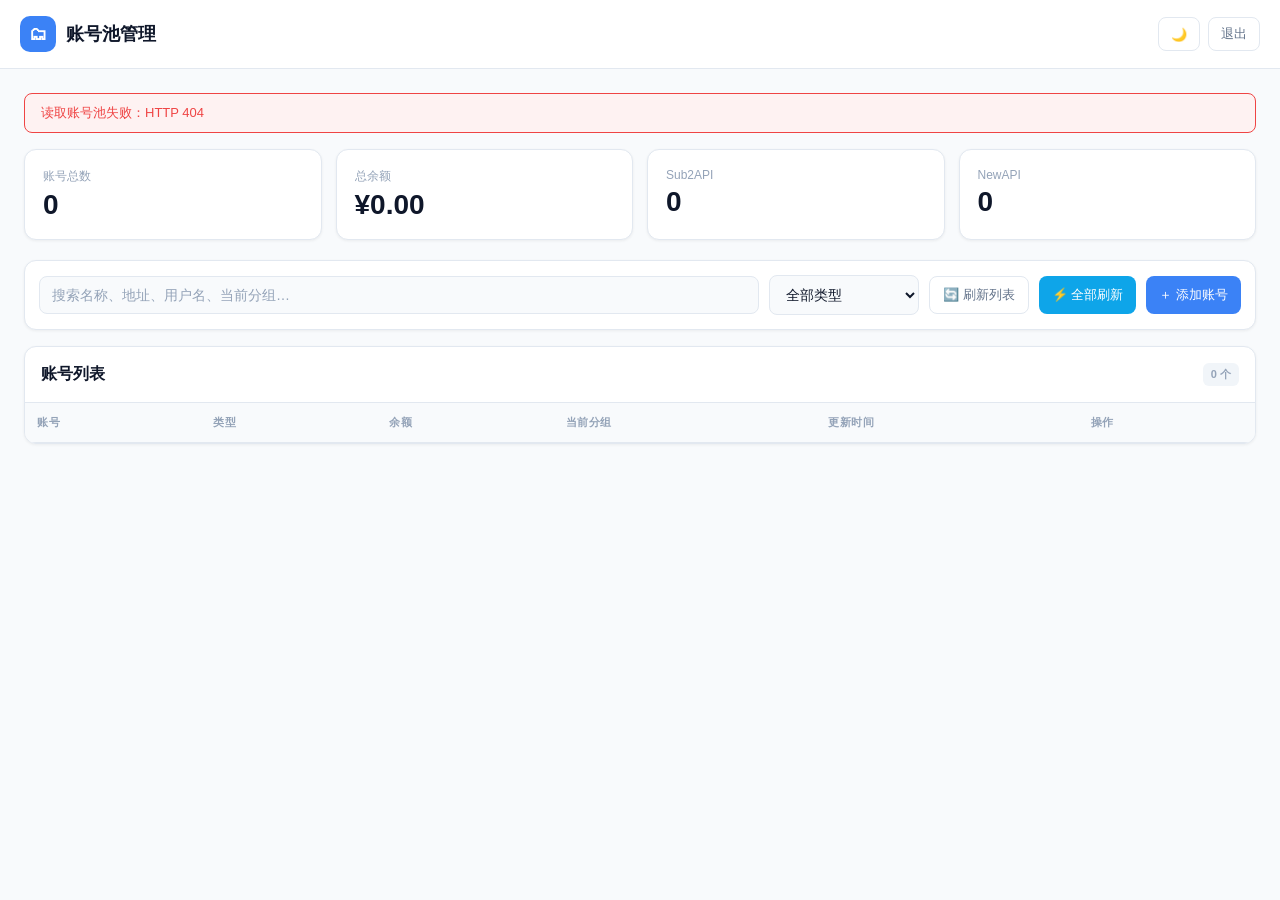
==== commit f3c00348: "Add files via upload" ====
--- a/templates/account-pool.html
+++ b/templates/account-pool.html
@@ -4,22 +4,62 @@
 <meta charset="UTF-8">
 <meta name="viewport" content="width=device-width,initial-scale=1,maximum-scale=1,user-scalable=no">
 <title>账号池管理</title>
+<script>
+    (function() {
+        try {
+            var t = localStorage.getItem('theme') || 'light';
+            document.documentElement.setAttribute('data-theme', t);
+        } catch(e) {}
+    })();
+</script>
 <style>
 :root{
-    --primary:#6366f1;
-    --primary-dark:#4f46e5;
-    --success:#10b981;
+    --primary:#3b82f6;
+    --primary-hover:#2563eb;
+    --primary-light:#eff6ff;
+    --success:#22c55e;
+    --success-light:#f0fdf4;
     --danger:#ef4444;
+    --danger-light:#fef2f2;
     --warning:#f59e0b;
+    --warning-light:#fffbeb;
     --info:#0ea5e9;
-    --text:#111827;
-    --muted:#6b7280;
-    --border:#e5e7eb;
+    --info-light:#f0f9ff;
+    --text:#0f172a;
+    --text-secondary:#64748b;
+    --muted:#94a3b8;
+    --border:#e2e8f0;
+    --border-light:#f1f5f9;
     --bg:#f8fafc;
     --card:#ffffff;
-    --soft:#f3f4f6;
-    --shadow:0 8px 30px rgba(15,23,42,.08);
-    --radius:16px;
+    --soft:#f1f5f9;
+    --shadow:0 1px 3px rgba(0,0,0,0.06);
+    --radius:12px;
+    --font-mono:'SF Mono','Cascadia Code','Fira Code',Consolas,monospace;
+    color-scheme:light;
+}
+[data-theme="dark"]{
+    --primary:#60a5fa;
+    --primary-hover:#3b82f6;
+    --primary-light:rgba(96,165,250,0.12);
+    --success:#4ade80;
+    --success-light:rgba(74,222,128,0.12);
+    --danger:#f87171;
+    --danger-light:rgba(248,113,113,0.12);
+    --warning:#fbbf24;
+    --warning-light:rgba(251,191,36,0.12);
+    --info:#38bdf8;
+    --info-light:rgba(56,189,248,0.12);
+    --text:#f1f5f9;
+    --text-secondary:#94a3b8;
+    --muted:#64748b;
+    --border:#1e293b;
+    --border-light:#1e293b;
+    --bg:#0b0f1a;
+    --card:#111827;
+    --soft:#1e293b;
+    --shadow:0 1px 3px rgba(0,0,0,0.3);
+    color-scheme:dark;
 }
 *{
     box-sizing:border-box;
@@ -35,17 +75,19 @@
         "PingFang SC",
         "Microsoft YaHei",
         sans-serif;
+    -webkit-font-smoothing:antialiased;
 }
 /* =========================
    Header
 ========================= */
 .header{
-    background:linear-gradient(135deg,#6366f1,#8b5cf6);
-    color:#fff;
-    padding:18px 20px;
+    background:var(--card);
+    color:var(--text);
+    padding:16px 20px;
     position:sticky;
     top:0;
     z-index:50;
+    border-bottom:1px solid var(--border);
 }
 .header-inner{
     max-width:1280px;
@@ -59,28 +101,38 @@
     display:flex;
     align-items:center;
     gap:10px;
-    font-size:19px;
-    font-weight:800;
+    font-size:18px;
+    font-weight:700;
 }
 .title-icon{
-    width:38px;
-    height:38px;
-    border-radius:11px;
-    background:rgba(255,255,255,.18);
+    width:36px;
+    height:36px;
+    border-radius:10px;
+    background:var(--primary);
+    color:#fff;
     display:grid;
     place-items:center;
+    font-size:18px;
 }
 .header-actions{
     display:flex;
     gap:8px;
 }
 .header-btn{
-    border:0;
-    border-radius:9px;
-    background:rgba(255,255,255,.15);
-    color:#fff;
-    padding:8px 12px;
+    border:1px solid var(--border);
+    border-radius:8px;
+    background:var(--card);
+    color:var(--text-secondary);
+    padding:7px 12px;
     cursor:pointer;
+    font-size:13px;
+    font-family:inherit;
+    font-weight:500;
+    transition:all 0.15s;
+}
+.header-btn:hover{
+    background:var(--soft);
+    color:var(--text);
 }
 /* =========================
    Container
@@ -88,33 +140,36 @@
 .container{
     max-width:1280px;
     margin:auto;
-    padding:20px;
+    padding:24px;
 }
 /* =========================
    Message
 ========================= */
 .message{
     display:none;
-    padding:11px 14px;
-    border-radius:10px;
-    margin-bottom:14px;
+    padding:10px 16px;
+    border-radius:8px;
+    margin-bottom:16px;
     font-size:13px;
-    font-weight:600;
+    font-weight:500;
 }
 .message.show{
     display:block;
 }
 .message.success{
-    background:rgba(16,185,129,.12);
+    background:var(--success-light);
     color:var(--success);
+    border:1px solid var(--success);
 }
 .message.error{
-    background:rgba(239,68,68,.12);
+    background:var(--danger-light);
     color:var(--danger);
+    border:1px solid var(--danger);
 }
 .message.info{
-    background:rgba(99,102,241,.12);
+    background:var(--primary-light);
     color:var(--primary);
+    border:1px solid var(--primary);
 }
 /* =========================
    Stats
@@ -123,24 +178,25 @@
     display:grid;
     grid-template-columns:repeat(4,1fr);
     gap:14px;
-    margin-bottom:18px;
+    margin-bottom:20px;
 }
 .stat{
     background:var(--card);
     border:1px solid var(--border);
-    border-radius:14px;
-    padding:16px;
+    border-radius:var(--radius);
+    padding:18px;
     box-shadow:var(--shadow);
 }
 .stat-label{
     color:var(--muted);
     font-size:12px;
+    font-weight:500;
+}
+.stat-value{
+    font-size:28px;
     font-weight:700;
-}
-.stat-value{
-    font-size:26px;
-    font-weight:800;
-    margin-top:5px;
+    margin-top:4px;
+    color:var(--text);
 }
 /* =========================
    Toolbar
@@ -155,7 +211,7 @@
     align-items:center;
     gap:10px;
     flex-wrap:wrap;
-    margin-bottom:14px;
+    margin-bottom:16px;
 }
 .search{
     flex:1;
@@ -166,49 +222,65 @@
 .textarea{
     width:100%;
     border:1px solid var(--border);
-    background:#fff;
+    background:var(--bg);
     color:var(--text);
-    border-radius:10px;
+    border-radius:8px;
     padding:10px 12px;
     outline:none;
+    font-size:14px;
+    font-family:inherit;
+    transition:all 0.15s;
 }
 .input:focus,
 .select:focus,
 .textarea:focus{
     border-color:var(--primary);
-    box-shadow:0 0 0 3px rgba(99,102,241,.12);
+    box-shadow:0 0 0 3px var(--primary-light);
+}
+.input::placeholder,
+.textarea::placeholder{
+    color:var(--muted);
 }
 /* =========================
    Buttons
 ========================= */
 .btn{
     border:0;
-    border-radius:10px;
+    border-radius:8px;
     padding:9px 13px;
     min-height:38px;
     font-size:13px;
-    font-weight:700;
+    font-weight:500;
     display:inline-flex;
     align-items:center;
     justify-content:center;
     gap:6px;
     cursor:pointer;
+    transition:all 0.15s;
+    font-family:inherit;
+}
+.btn:active{
+    transform:scale(0.97);
 }
 .btn:disabled{
-    opacity:.55;
+    opacity:.45;
     cursor:not-allowed;
 }
 .btn-primary{
     background:var(--primary);
     color:#fff;
 }
-.btn-primary:hover{
-    background:var(--primary-dark);
+.btn-primary:hover:not(:disabled){
+    background:var(--primary-hover);
 }
 .btn-outline{
     background:var(--card);
+    color:var(--text-secondary);
+    border:1px solid var(--border);
+}
+.btn-outline:hover:not(:disabled){
+    background:var(--soft);
     color:var(--text);
-    border:1px solid var(--border);
 }
 .btn-success{
     background:var(--success);
@@ -244,8 +316,8 @@
     border-bottom:1px solid var(--border);
 }
 .panel-title{
-    font-size:17px;
-    font-weight:800;
+    font-size:16px;
+    font-weight:600;
 }
 /* =========================
    Table
@@ -261,21 +333,24 @@
 th,
 td{
     text-align:left;
-    padding:13px 12px;
-    border-bottom:1px solid var(--border);
+    padding:12px;
+    border-bottom:1px solid var(--border-light);
     vertical-align:middle;
 }
 th{
-    background:var(--soft);
+    background:var(--bg);
     color:var(--muted);
     font-size:11px;
-    font-weight:800;
+    font-weight:600;
+    text-transform:uppercase;
+    letter-spacing:0.05em;
+    border-bottom:1px solid var(--border);
 }
 td{
     font-size:13px;
 }
 .account-name{
-    font-weight:800;
+    font-weight:600;
 }
 .meta{
     margin-top:4px;
@@ -291,21 +366,21 @@
     align-items:center;
     gap:4px;
     padding:4px 8px;
-    border-radius:999px;
+    border-radius:6px;
     font-size:11px;
-    font-weight:800;
+    font-weight:600;
     white-space:nowrap;
 }
 .badge-newapi{
-    background:rgba(245,158,11,.13);
+    background:var(--warning-light);
     color:var(--warning);
 }
 .badge-sub2api{
-    background:rgba(14,165,233,.12);
+    background:var(--info-light);
     color:var(--info);
 }
 .badge-success{
-    background:rgba(16,185,129,.13);
+    background:var(--success-light);
     color:var(--success);
 }
 .badge-muted{
@@ -368,7 +443,7 @@
 }
 .mobile-card{
     border:1px solid var(--border);
-    border-radius:15px;
+    border-radius:var(--radius);
     padding:15px;
     background:var(--card);
 }
@@ -377,7 +452,7 @@
     justify-content:space-between;
     gap:10px;
     padding-bottom:12px;
-    border-bottom:1px solid var(--border);
+    border-bottom:1px solid var(--border-light);
     margin-bottom:12px;
 }
 .mobile-grid{
@@ -388,7 +463,7 @@
 .mobile-field-label{
     color:var(--muted);
     font-size:10px;
-    font-weight:800;
+    font-weight:600;
     margin-bottom:4px;
 }
 .mobile-field-value{
@@ -414,7 +489,7 @@
     display:none;
     position:fixed;
     inset:0;
-    background:rgba(0,0,0,.58);
+    background:rgba(0,0,0,.5);
     z-index:100;
     align-items:center;
     justify-content:center;
@@ -427,11 +502,12 @@
     width:min(900px,100%);
     max-height:90vh;
     background:var(--card);
-    border-radius:18px;
+    border-radius:14px;
     overflow:hidden;
-    box-shadow:0 25px 70px rgba(0,0,0,.3);
+    box-shadow:0 25px 60px rgba(0,0,0,.25);
     display:flex;
     flex-direction:column;
+    border:1px solid var(--border);
 }
 .modal-header{
     padding:16px 18px;
@@ -441,22 +517,29 @@
     justify-content:space-between;
 }
 .modal-title{
-    font-weight:800;
-    font-size:17px;
+    font-weight:600;
+    font-size:16px;
 }
 .modal-close{
     border:0;
     background:transparent;
     color:var(--muted);
-    font-size:25px;
+    font-size:22px;
     cursor:pointer;
+    padding:4px 8px;
+    border-radius:6px;
+    transition:all 0.15s;
+}
+.modal-close:hover{
+    background:var(--soft);
+    color:var(--text);
 }
 .modal-body{
     padding:18px;
     overflow:auto;
 }
 .modal-footer{
-    padding:13px 18px;
+    padding:12px 18px;
     border-top:1px solid var(--border);
     display:flex;
     justify-content:flex-end;
@@ -468,12 +551,12 @@
 .group-info{
     background:var(--soft);
     border:1px solid var(--border);
-    border-radius:12px;
+    border-radius:10px;
     padding:14px;
     margin-bottom:14px;
 }
 .group-info-title{
-    font-weight:800;
+    font-weight:600;
     margin-bottom:6px;
 }
 .group-info-note{
@@ -483,7 +566,7 @@
 }
 .group-detail{
     border:1px solid var(--border);
-    border-radius:12px;
+    border-radius:10px;
     padding:12px;
     margin-bottom:9px;
 }
@@ -494,7 +577,7 @@
     gap:10px;
 }
 .group-detail-name{
-    font-weight:800;
+    font-weight:600;
 }
 .group-detail-meta{
     color:var(--muted);
@@ -523,10 +606,10 @@
         display:flex;
     }
     .container{
-        padding:13px;
+        padding:16px;
     }
     .header{
-        padding:13px;
+        padding:14px 16px;
     }
 }
 @media(max-width:560px){
@@ -555,11 +638,11 @@
 <header class="header">
     <div class="header-inner">
     <div class="title">
-        <div class="title-icon">🗂️</div>
+        <div class="title-icon">🗂</div>
         <div>账号池管理</div>
     </div>
     <div class="header-actions">
-        <button class="header-btn" onclick="toggleTheme()">🌓</button>
+        <button class="header-btn" id="themeToggle" onclick="toggleTheme()" title="切换主题">🌙</button>
         <button class="header-btn" onclick="logout()">退出</button>
     </div>
 </div>
@@ -2645,16 +2728,26 @@
 ========================================================= */
 
 function toggleTheme(){
-
-const dark =
-    document.body.dataset.theme ===
-    'dark';
-document.body.dataset.theme =
-    dark
-        ? 'light'
-        : 'dark';
-
-}
+    var el = document.documentElement;
+    var cur = el.getAttribute('data-theme') || 'light';
+    var next = cur === 'dark' ? 'light' : 'dark';
+    el.setAttribute('data-theme', next);
+    try { localStorage.setItem('theme', next); } catch(e) {}
+    var btn = document.getElementById('themeToggle');
+    if (btn) {
+        btn.textContent = next === 'dark' ? '☀️' : '🌙';
+        btn.title = next === 'dark' ? '切换到浅色模式' : '切换到深色模式';
+    }
+}
+
+(function() {
+    var btn = document.getElementById('themeToggle');
+    var cur = document.documentElement.getAttribute('data-theme') || 'light';
+    if (btn) {
+        btn.textContent = cur === 'dark' ? '☀️' : '🌙';
+        btn.title = cur === 'dark' ? '切换到浅色模式' : '切换到深色模式';
+    }
+})();
 
 /* =========================================================
 退出
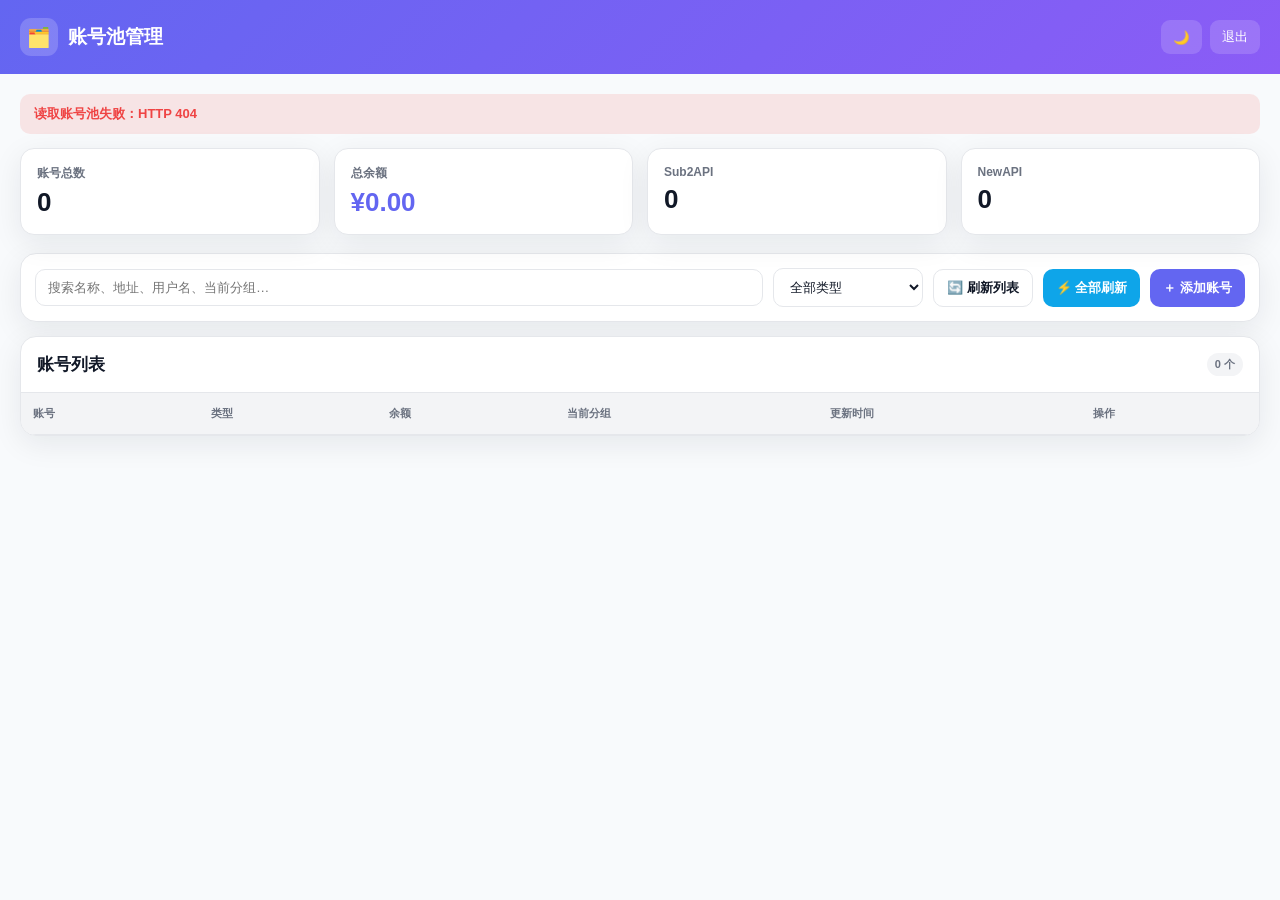
==== commit 0e7cd9ab: "Add files via upload" ====
--- a/templates/account-pool.html
+++ b/templates/account-pool.html
@@ -5,6 +5,7 @@
 <meta name="viewport" content="width=device-width,initial-scale=1,maximum-scale=1,user-scalable=no">
 <title>账号池管理</title>
 <script>
+    // 尽早应用已保存的主题，避免闪烁
     (function() {
         try {
             var t = localStorage.getItem('theme') || 'light';
@@ -14,51 +15,44 @@
 </script>
 <style>
 :root{
-    --primary:#3b82f6;
-    --primary-hover:#2563eb;
-    --primary-light:#eff6ff;
-    --success:#22c55e;
-    --success-light:#f0fdf4;
+    --primary:#6366f1;
+    --primary-dark:#4f46e5;
+    --success:#10b981;
     --danger:#ef4444;
-    --danger-light:#fef2f2;
     --warning:#f59e0b;
-    --warning-light:#fffbeb;
     --info:#0ea5e9;
-    --info-light:#f0f9ff;
-    --text:#0f172a;
-    --text-secondary:#64748b;
-    --muted:#94a3b8;
-    --border:#e2e8f0;
-    --border-light:#f1f5f9;
+    --text:#111827;
+    --muted:#6b7280;
+    --border:#e5e7eb;
     --bg:#f8fafc;
     --card:#ffffff;
-    --soft:#f1f5f9;
-    --shadow:0 1px 3px rgba(0,0,0,0.06);
-    --radius:12px;
-    --font-mono:'SF Mono','Cascadia Code','Fira Code',Consolas,monospace;
+    --soft:#f3f4f6;
+    --shadow:0 8px 30px rgba(15,23,42,.08);
+    --radius:16px;
+    --header-grad:linear-gradient(135deg,#6366f1,#8b5cf6);
+    --input-bg:#ffffff;
+    --focus-ring:0 0 0 3px rgba(99,102,241,.12);
     color-scheme:light;
 }
+/* ===== 深色模式 ===== */
 [data-theme="dark"]{
-    --primary:#60a5fa;
-    --primary-hover:#3b82f6;
-    --primary-light:rgba(96,165,250,0.12);
-    --success:#4ade80;
-    --success-light:rgba(74,222,128,0.12);
+    --primary:#2dd4a8;
+    --primary-dark:#26b891;
+    --success:#2dd4a8;
     --danger:#f87171;
-    --danger-light:rgba(248,113,113,0.12);
     --warning:#fbbf24;
-    --warning-light:rgba(251,191,36,0.12);
     --info:#38bdf8;
-    --info-light:rgba(56,189,248,0.12);
     --text:#f1f5f9;
-    --text-secondary:#94a3b8;
-    --muted:#64748b;
-    --border:#1e293b;
-    --border-light:#1e293b;
-    --bg:#0b0f1a;
-    --card:#111827;
-    --soft:#1e293b;
-    --shadow:0 1px 3px rgba(0,0,0,0.3);
+    --muted:#94a3b8;
+    --border:#1e2d3d;
+    --bg:#0a0f14;
+    --card:#141d2a;
+    --soft:#1a2435;
+    --shadow:0 8px 30px rgba(0,0,0,.35);
+    --radius:16px;
+    --header-grad:linear-gradient(135deg,#0f1620,#141d2a);
+    --input-bg:#0f1620;
+    --focus-ring:0 0 0 3px rgba(45,212,168,.15);
     color-scheme:dark;
 }
 *{
@@ -75,19 +69,18 @@
         "PingFang SC",
         "Microsoft YaHei",
         sans-serif;
-    -webkit-font-smoothing:antialiased;
 }
 /* =========================
    Header
 ========================= */
 .header{
-    background:var(--card);
-    color:var(--text);
-    padding:16px 20px;
+    background:var(--header-grad);
+    color:#fff;
+    padding:18px 20px;
     position:sticky;
     top:0;
     z-index:50;
-    border-bottom:1px solid var(--border);
+    transition:background .3s ease;
 }
 .header-inner{
     max-width:1280px;
@@ -101,38 +94,28 @@
     display:flex;
     align-items:center;
     gap:10px;
-    font-size:18px;
-    font-weight:700;
+    font-size:19px;
+    font-weight:800;
 }
 .title-icon{
-    width:36px;
-    height:36px;
-    border-radius:10px;
-    background:var(--primary);
-    color:#fff;
+    width:38px;
+    height:38px;
+    border-radius:11px;
+    background:rgba(255,255,255,.18);
     display:grid;
     place-items:center;
-    font-size:18px;
 }
 .header-actions{
     display:flex;
     gap:8px;
 }
 .header-btn{
-    border:1px solid var(--border);
-    border-radius:8px;
-    background:var(--card);
-    color:var(--text-secondary);
-    padding:7px 12px;
+    border:0;
+    border-radius:9px;
+    background:rgba(255,255,255,.15);
+    color:#fff;
+    padding:8px 12px;
     cursor:pointer;
-    font-size:13px;
-    font-family:inherit;
-    font-weight:500;
-    transition:all 0.15s;
-}
-.header-btn:hover{
-    background:var(--soft);
-    color:var(--text);
 }
 /* =========================
    Container
@@ -140,36 +123,33 @@
 .container{
     max-width:1280px;
     margin:auto;
-    padding:24px;
+    padding:20px;
 }
 /* =========================
    Message
 ========================= */
 .message{
     display:none;
-    padding:10px 16px;
-    border-radius:8px;
-    margin-bottom:16px;
+    padding:11px 14px;
+    border-radius:10px;
+    margin-bottom:14px;
     font-size:13px;
-    font-weight:500;
+    font-weight:600;
 }
 .message.show{
     display:block;
 }
 .message.success{
-    background:var(--success-light);
+    background:rgba(16,185,129,.12);
     color:var(--success);
-    border:1px solid var(--success);
 }
 .message.error{
-    background:var(--danger-light);
+    background:rgba(239,68,68,.12);
     color:var(--danger);
-    border:1px solid var(--danger);
 }
 .message.info{
-    background:var(--primary-light);
+    background:rgba(99,102,241,.12);
     color:var(--primary);
-    border:1px solid var(--primary);
 }
 /* =========================
    Stats
@@ -178,25 +158,24 @@
     display:grid;
     grid-template-columns:repeat(4,1fr);
     gap:14px;
-    margin-bottom:20px;
+    margin-bottom:18px;
 }
 .stat{
     background:var(--card);
     border:1px solid var(--border);
-    border-radius:var(--radius);
-    padding:18px;
+    border-radius:14px;
+    padding:16px;
     box-shadow:var(--shadow);
 }
 .stat-label{
     color:var(--muted);
     font-size:12px;
-    font-weight:500;
+    font-weight:700;
 }
 .stat-value{
-    font-size:28px;
-    font-weight:700;
-    margin-top:4px;
-    color:var(--text);
+    font-size:26px;
+    font-weight:800;
+    margin-top:5px;
 }
 /* =========================
    Toolbar
@@ -211,7 +190,7 @@
     align-items:center;
     gap:10px;
     flex-wrap:wrap;
-    margin-bottom:16px;
+    margin-bottom:14px;
 }
 .search{
     flex:1;
@@ -222,65 +201,50 @@
 .textarea{
     width:100%;
     border:1px solid var(--border);
-    background:var(--bg);
+    background:var(--input-bg);
     color:var(--text);
-    border-radius:8px;
+    border-radius:10px;
     padding:10px 12px;
     outline:none;
-    font-size:14px;
-    font-family:inherit;
-    transition:all 0.15s;
+    transition:border-color .18s ease, box-shadow .18s ease;
 }
 .input:focus,
 .select:focus,
 .textarea:focus{
     border-color:var(--primary);
-    box-shadow:0 0 0 3px var(--primary-light);
-}
-.input::placeholder,
-.textarea::placeholder{
-    color:var(--muted);
+    box-shadow:var(--focus-ring);
 }
 /* =========================
    Buttons
 ========================= */
 .btn{
     border:0;
-    border-radius:8px;
+    border-radius:10px;
     padding:9px 13px;
     min-height:38px;
     font-size:13px;
-    font-weight:500;
+    font-weight:700;
     display:inline-flex;
     align-items:center;
     justify-content:center;
     gap:6px;
     cursor:pointer;
-    transition:all 0.15s;
-    font-family:inherit;
-}
-.btn:active{
-    transform:scale(0.97);
 }
 .btn:disabled{
-    opacity:.45;
+    opacity:.55;
     cursor:not-allowed;
 }
 .btn-primary{
     background:var(--primary);
     color:#fff;
 }
-.btn-primary:hover:not(:disabled){
-    background:var(--primary-hover);
+.btn-primary:hover{
+    background:var(--primary-dark);
 }
 .btn-outline{
     background:var(--card);
-    color:var(--text-secondary);
+    color:var(--text);
     border:1px solid var(--border);
-}
-.btn-outline:hover:not(:disabled){
-    background:var(--soft);
-    color:var(--text);
 }
 .btn-success{
     background:var(--success);
@@ -316,8 +280,8 @@
     border-bottom:1px solid var(--border);
 }
 .panel-title{
-    font-size:16px;
-    font-weight:600;
+    font-size:17px;
+    font-weight:800;
 }
 /* =========================
    Table
@@ -333,24 +297,21 @@
 th,
 td{
     text-align:left;
-    padding:12px;
-    border-bottom:1px solid var(--border-light);
+    padding:13px 12px;
+    border-bottom:1px solid var(--border);
     vertical-align:middle;
 }
 th{
-    background:var(--bg);
+    background:var(--soft);
     color:var(--muted);
     font-size:11px;
-    font-weight:600;
-    text-transform:uppercase;
-    letter-spacing:0.05em;
-    border-bottom:1px solid var(--border);
+    font-weight:800;
 }
 td{
     font-size:13px;
 }
 .account-name{
-    font-weight:600;
+    font-weight:800;
 }
 .meta{
     margin-top:4px;
@@ -366,21 +327,21 @@
     align-items:center;
     gap:4px;
     padding:4px 8px;
-    border-radius:6px;
+    border-radius:999px;
     font-size:11px;
-    font-weight:600;
+    font-weight:800;
     white-space:nowrap;
 }
 .badge-newapi{
-    background:var(--warning-light);
+    background:rgba(245,158,11,.13);
     color:var(--warning);
 }
 .badge-sub2api{
-    background:var(--info-light);
+    background:rgba(14,165,233,.12);
     color:var(--info);
 }
 .badge-success{
-    background:var(--success-light);
+    background:rgba(16,185,129,.13);
     color:var(--success);
 }
 .badge-muted{
@@ -443,7 +404,7 @@
 }
 .mobile-card{
     border:1px solid var(--border);
-    border-radius:var(--radius);
+    border-radius:15px;
     padding:15px;
     background:var(--card);
 }
@@ -452,7 +413,7 @@
     justify-content:space-between;
     gap:10px;
     padding-bottom:12px;
-    border-bottom:1px solid var(--border-light);
+    border-bottom:1px solid var(--border);
     margin-bottom:12px;
 }
 .mobile-grid{
@@ -463,7 +424,7 @@
 .mobile-field-label{
     color:var(--muted);
     font-size:10px;
-    font-weight:600;
+    font-weight:800;
     margin-bottom:4px;
 }
 .mobile-field-value{
@@ -489,7 +450,7 @@
     display:none;
     position:fixed;
     inset:0;
-    background:rgba(0,0,0,.5);
+    background:rgba(0,0,0,.58);
     z-index:100;
     align-items:center;
     justify-content:center;
@@ -502,12 +463,11 @@
     width:min(900px,100%);
     max-height:90vh;
     background:var(--card);
-    border-radius:14px;
+    border-radius:18px;
     overflow:hidden;
-    box-shadow:0 25px 60px rgba(0,0,0,.25);
+    box-shadow:0 25px 70px rgba(0,0,0,.3);
     display:flex;
     flex-direction:column;
-    border:1px solid var(--border);
 }
 .modal-header{
     padding:16px 18px;
@@ -517,29 +477,22 @@
     justify-content:space-between;
 }
 .modal-title{
-    font-weight:600;
-    font-size:16px;
+    font-weight:800;
+    font-size:17px;
 }
 .modal-close{
     border:0;
     background:transparent;
     color:var(--muted);
-    font-size:22px;
+    font-size:25px;
     cursor:pointer;
-    padding:4px 8px;
-    border-radius:6px;
-    transition:all 0.15s;
-}
-.modal-close:hover{
-    background:var(--soft);
-    color:var(--text);
 }
 .modal-body{
     padding:18px;
     overflow:auto;
 }
 .modal-footer{
-    padding:12px 18px;
+    padding:13px 18px;
     border-top:1px solid var(--border);
     display:flex;
     justify-content:flex-end;
@@ -551,12 +504,12 @@
 .group-info{
     background:var(--soft);
     border:1px solid var(--border);
-    border-radius:10px;
+    border-radius:12px;
     padding:14px;
     margin-bottom:14px;
 }
 .group-info-title{
-    font-weight:600;
+    font-weight:800;
     margin-bottom:6px;
 }
 .group-info-note{
@@ -566,7 +519,7 @@
 }
 .group-detail{
     border:1px solid var(--border);
-    border-radius:10px;
+    border-radius:12px;
     padding:12px;
     margin-bottom:9px;
 }
@@ -577,7 +530,7 @@
     gap:10px;
 }
 .group-detail-name{
-    font-weight:600;
+    font-weight:800;
 }
 .group-detail-meta{
     color:var(--muted);
@@ -606,10 +559,10 @@
         display:flex;
     }
     .container{
-        padding:16px;
+        padding:13px;
     }
     .header{
-        padding:14px 16px;
+        padding:13px;
     }
 }
 @media(max-width:560px){
@@ -631,6 +584,58 @@
     .mobile-actions{
         grid-template-columns:1fr 1fr 1fr;
     }
+}
+/* =========================
+   Polish（主题过渡 / 悬停反馈）
+========================= */
+body{
+    transition:background .25s ease, color .25s ease;
+}
+.btn{
+    transition:transform .12s ease, background .18s ease, box-shadow .18s ease, border-color .18s ease;
+}
+.btn:active:not(:disabled){
+    transform:scale(.96);
+}
+.btn-primary:hover{
+    box-shadow:0 4px 14px rgba(99,102,241,.35);
+}
+[data-theme="dark"] .btn-primary:hover{
+    box-shadow:0 4px 14px rgba(45,212,168,.3);
+}
+.btn-outline:hover{
+    border-color:var(--primary);
+    color:var(--primary);
+}
+.header-btn{
+    transition:background .18s ease, transform .12s ease;
+}
+.header-btn:hover{
+    background:rgba(255,255,255,.26);
+}
+.stat{
+    transition:transform .18s ease, box-shadow .18s ease, background .25s ease, border-color .25s ease;
+}
+.stat:hover{
+    transform:translateY(-2px);
+    box-shadow:0 10px 28px rgba(15,23,42,.12);
+}
+[data-theme="dark"] .stat:hover{
+    box-shadow:0 10px 28px rgba(0,0,0,.4);
+}
+.stat-value{
+    transition:color .25s ease;
+}
+.stat-value[id="statBalance"]{
+    color:var(--primary);
+}
+.panel,
+.toolbar,
+.mobile-card{
+    transition:background .25s ease, border-color .25s ease, box-shadow .25s ease;
+}
+.modal{
+    transition:background .25s ease, border-color .25s ease;
 }
 </style>
 </head>
@@ -638,11 +643,11 @@
 <header class="header">
     <div class="header-inner">
     <div class="title">
-        <div class="title-icon">🗂</div>
+        <div class="title-icon">🗂️</div>
         <div>账号池管理</div>
     </div>
     <div class="header-actions">
-        <button class="header-btn" id="themeToggle" onclick="toggleTheme()" title="切换主题">🌙</button>
+        <button class="header-btn" id="themeToggle" title="切换深浅模式" onclick="toggleTheme()">🌙</button>
         <button class="header-btn" onclick="logout()">退出</button>
     </div>
 </div>
@@ -2727,27 +2732,35 @@
 主题
 ========================================================= */
 
-function toggleTheme(){
-    var el = document.documentElement;
-    var cur = el.getAttribute('data-theme') || 'light';
-    var next = cur === 'dark' ? 'light' : 'dark';
-    el.setAttribute('data-theme', next);
-    try { localStorage.setItem('theme', next); } catch(e) {}
+function applyThemeIcon(){
+    var dark =
+        document.documentElement.getAttribute('data-theme') ===
+        'dark';
     var btn = document.getElementById('themeToggle');
     if (btn) {
-        btn.textContent = next === 'dark' ? '☀️' : '🌙';
-        btn.title = next === 'dark' ? '切换到浅色模式' : '切换到深色模式';
-    }
-}
-
-(function() {
-    var btn = document.getElementById('themeToggle');
-    var cur = document.documentElement.getAttribute('data-theme') || 'light';
-    if (btn) {
-        btn.textContent = cur === 'dark' ? '☀️' : '🌙';
-        btn.title = cur === 'dark' ? '切换到浅色模式' : '切换到深色模式';
-    }
-})();
+        btn.textContent = dark ? '☀️' : '🌙';
+        btn.title = dark ? '切换到浅色模式' : '切换到深色模式';
+    }
+}
+
+function toggleTheme(){
+
+var dark =
+    document.documentElement.getAttribute('data-theme') ===
+    'dark';
+var next = dark ? 'light' : 'dark';
+document.documentElement.setAttribute(
+    'data-theme',
+    next
+);
+try {
+    localStorage.setItem('theme', next);
+} catch (e) {}
+applyThemeIcon();
+
+}
+
+document.addEventListener('DOMContentLoaded', applyThemeIcon);
 
 /* =========================================================
 退出
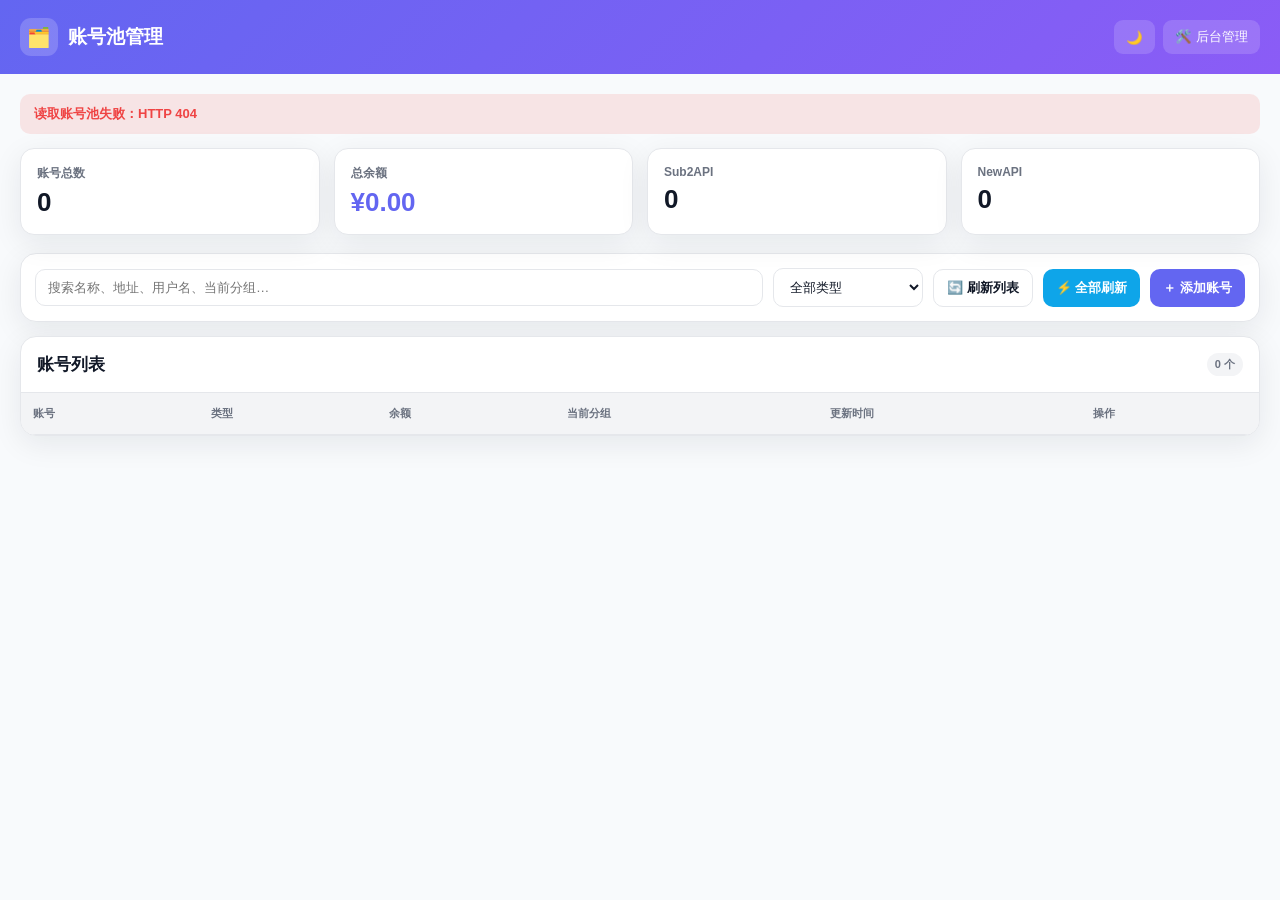
==== commit 3ae62461: "Add files via upload" ====
--- a/templates/account-pool.html
+++ b/templates/account-pool.html
@@ -648,7 +648,7 @@
     </div>
     <div class="header-actions">
         <button class="header-btn" id="themeToggle" title="切换深浅模式" onclick="toggleTheme()">🌙</button>
-        <button class="header-btn" onclick="logout()">退出</button>
+        <button class="header-btn" onclick="backToAdmin()">🛠️ 后台管理</button>
     </div>
 </div>
 </header>
@@ -2763,24 +2763,11 @@
 document.addEventListener('DOMContentLoaded', applyThemeIcon);
 
 /* =========================================================
-退出
-========================================================= */
-
-async function logout(){
-
-try{
-    await fetch(
-        '/admin/logout',
-        {
-            method:'POST',
-            credentials:'same-origin'
-        }
-    );
-}finally{
-    location.href =
-        '/admin';
-}
-
+返回后台
+========================================================= */
+
+function backToAdmin(){
+    location.href = '/admin';
 }
 
 /* =========================================================
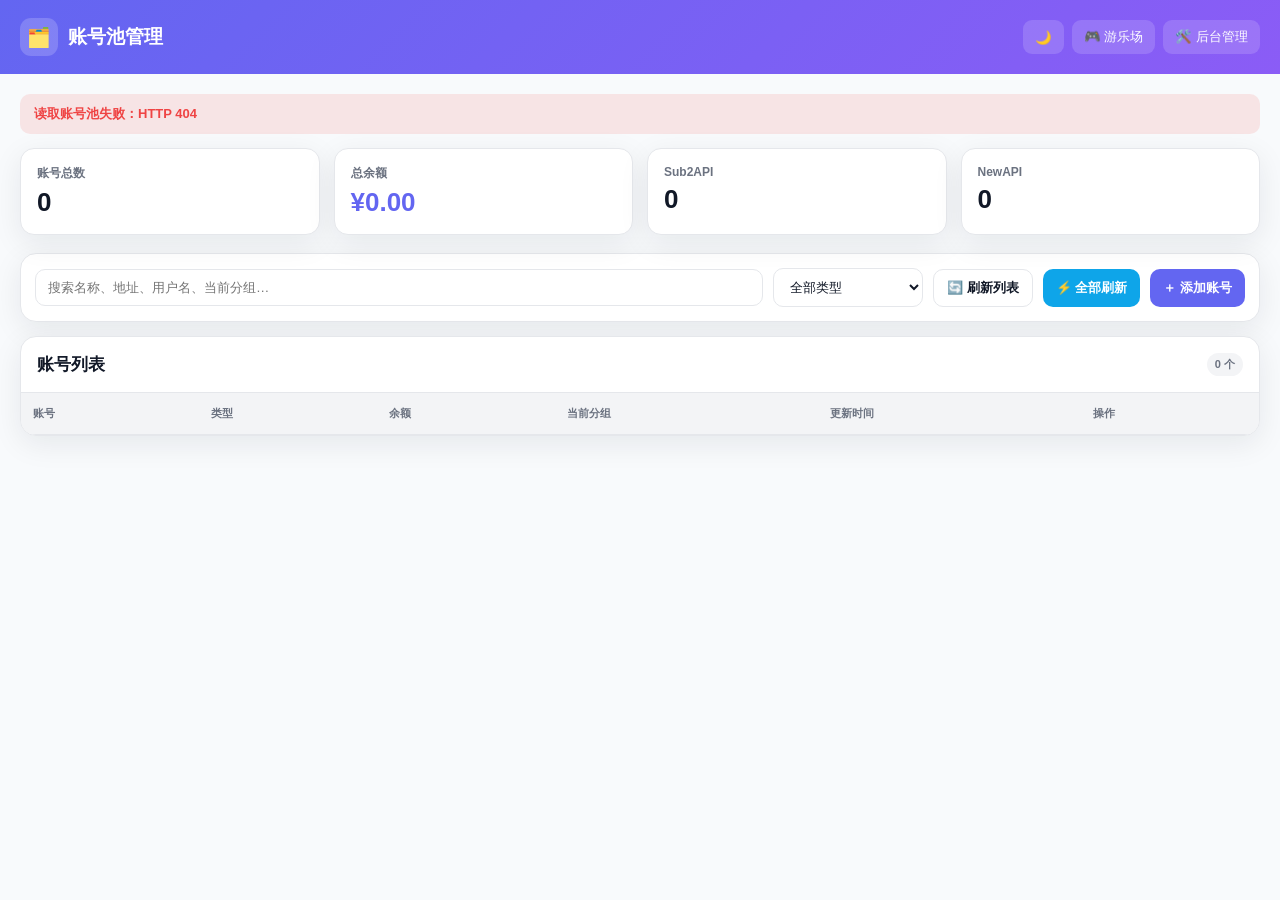
==== commit 1ecfb693: "更新：移除旧对话页，新增 new-api 风格游乐场（Playground） - 删除对话页 index.html（备份为 index.html.bak）及对话管理、文件上传接口 - 新增 /play" ====
--- a/templates/account-pool.html
+++ b/templates/account-pool.html
@@ -648,6 +648,7 @@
     </div>
     <div class="header-actions">
         <button class="header-btn" id="themeToggle" title="切换深浅模式" onclick="toggleTheme()">🌙</button>
+        <button class="header-btn" onclick="goPlayground()">🎮 游乐场</button>
         <button class="header-btn" onclick="backToAdmin()">🛠️ 后台管理</button>
     </div>
 </div>
@@ -2770,6 +2771,10 @@
     location.href = '/admin';
 }
 
+function goPlayground(){
+    location.href = '/playground';
+}
+
 /* =========================================================
 初始化
 ========================================================= */
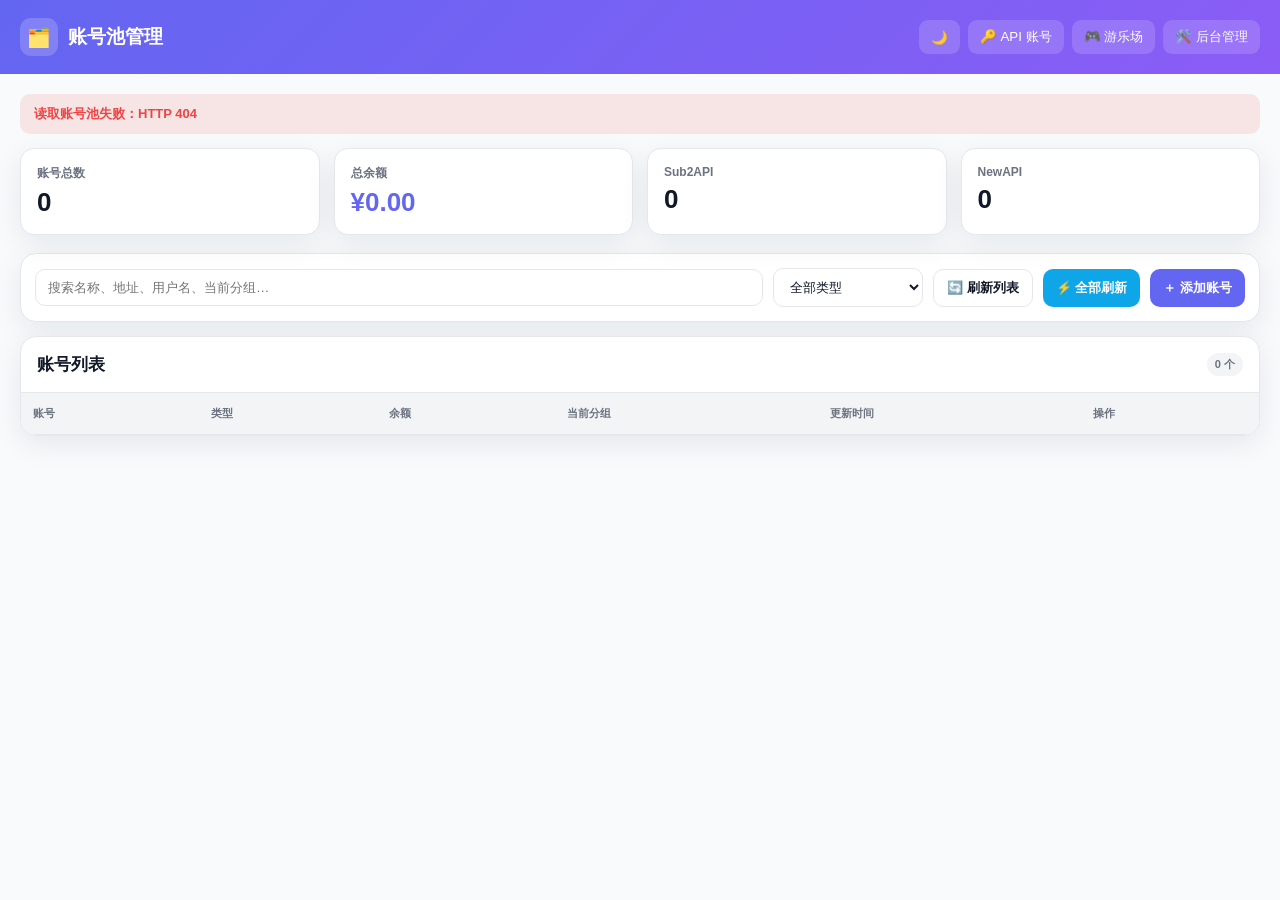
==== commit dd4861a7: "新增管理员 Grok OAuth JSON 账号导入页面 /api" ====
--- a/templates/account-pool.html
+++ b/templates/account-pool.html
@@ -648,6 +648,7 @@
     </div>
     <div class="header-actions">
         <button class="header-btn" id="themeToggle" title="切换深浅模式" onclick="toggleTheme()">🌙</button>
+        <button class="header-btn" onclick="goApi()">🔑 API 账号</button>
         <button class="header-btn" onclick="goPlayground()">🎮 游乐场</button>
         <button class="header-btn" onclick="backToAdmin()">🛠️ 后台管理</button>
     </div>
@@ -2771,6 +2772,10 @@
     location.href = '/admin';
 }
 
+function goApi(){
+    location.href = '/api';
+}
+
 function goPlayground(){
     location.href = '/playground';
 }
